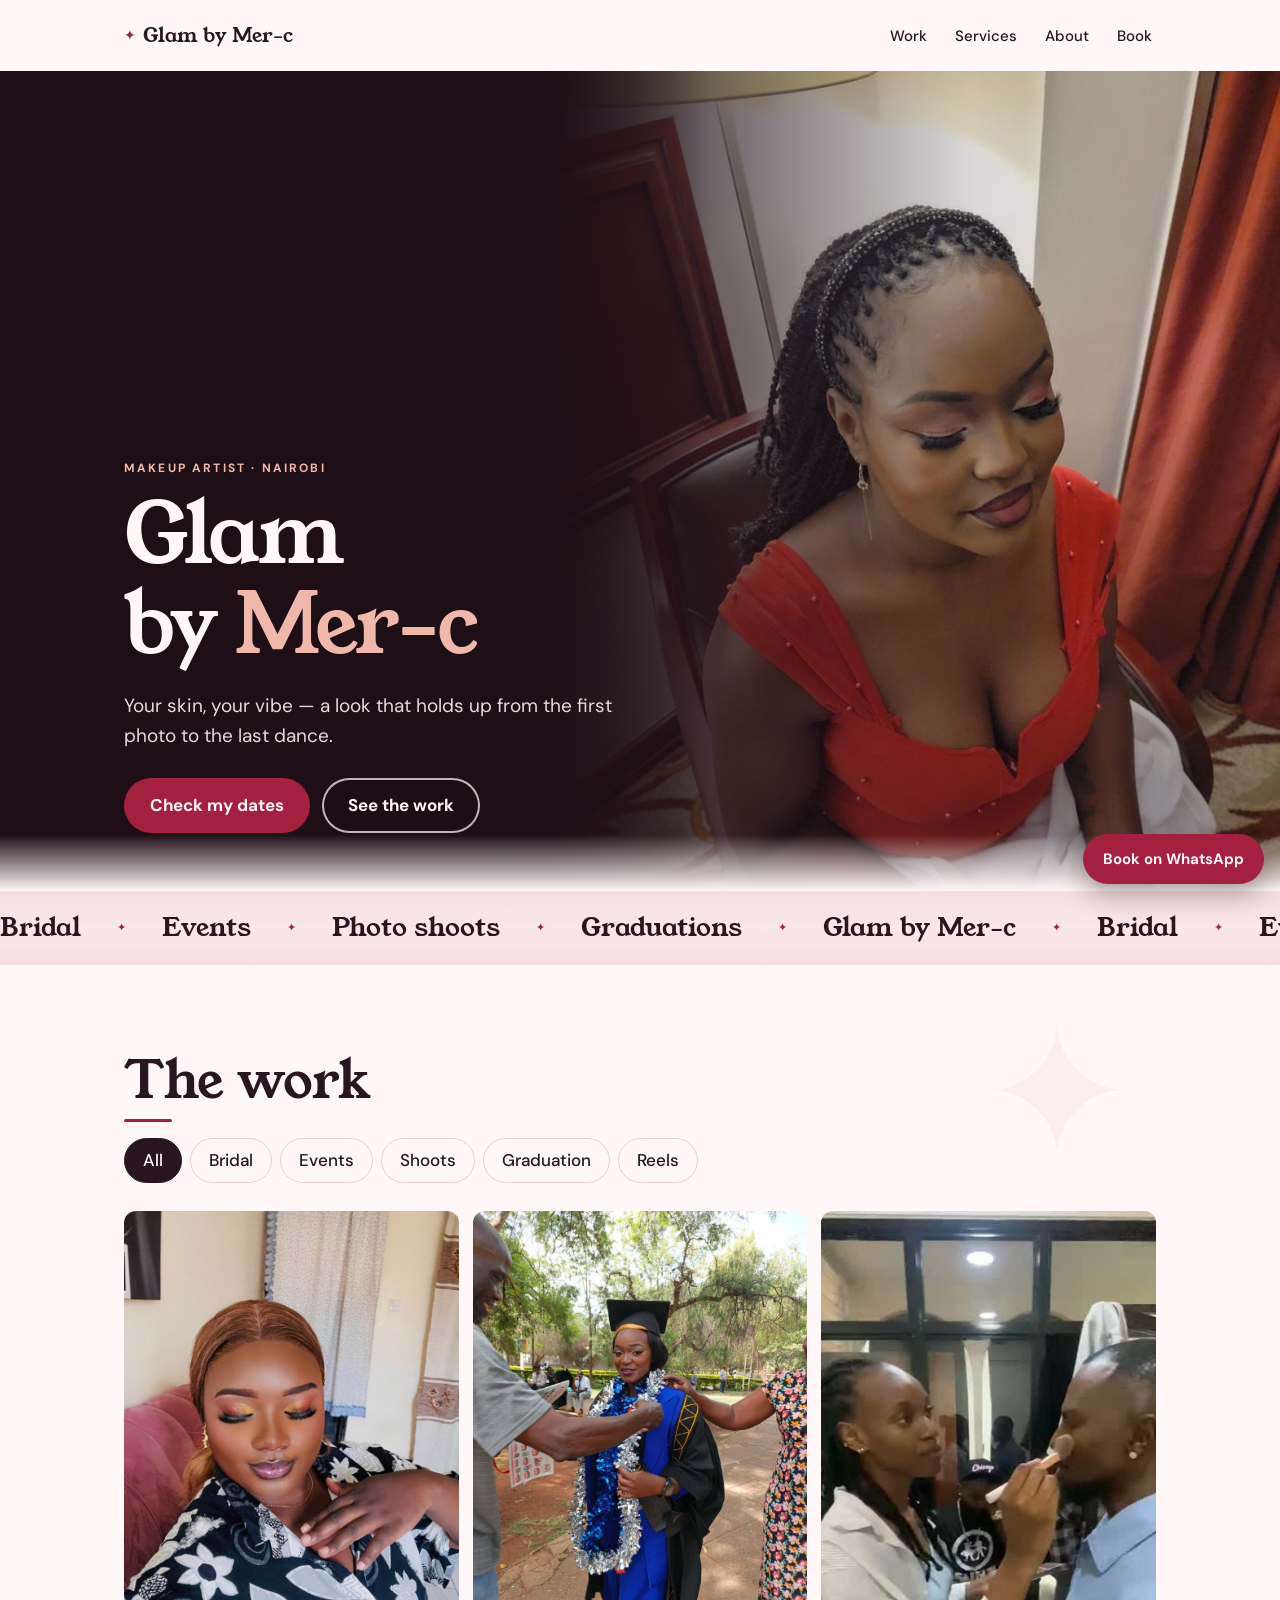
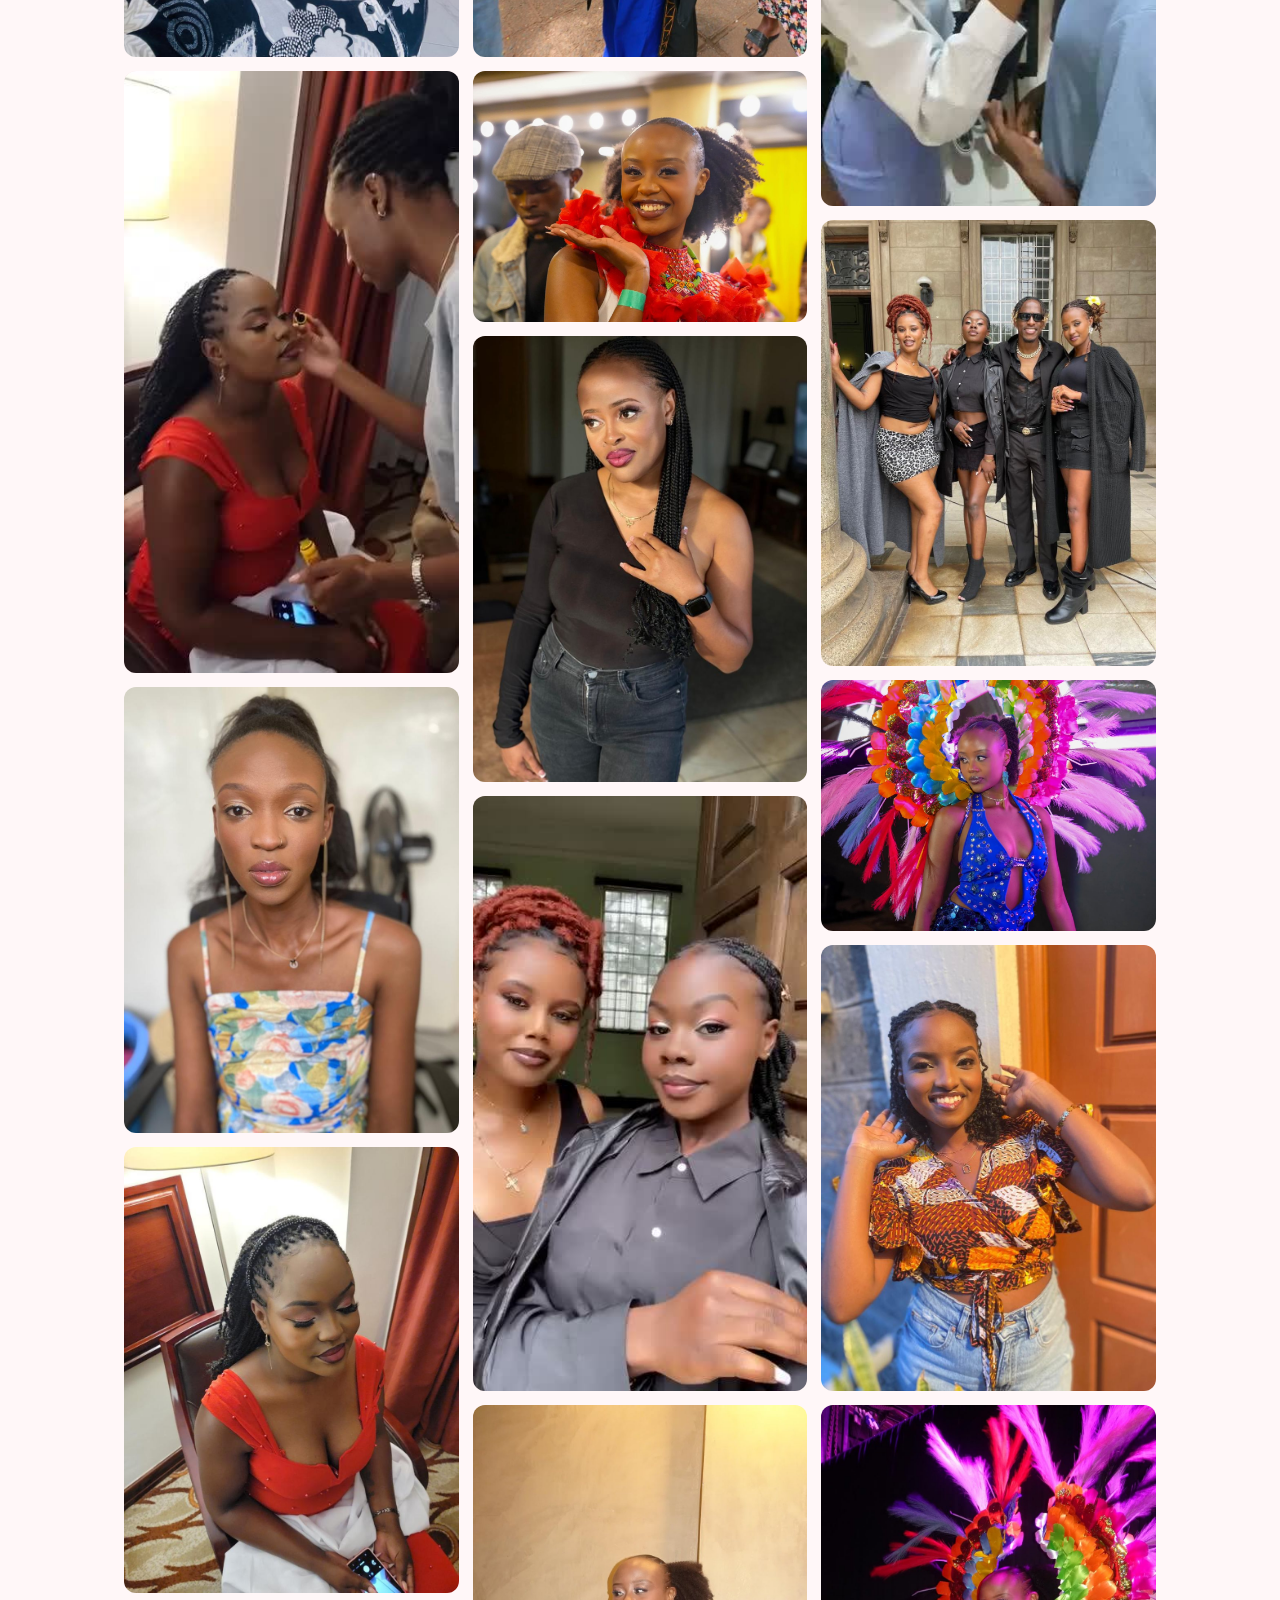
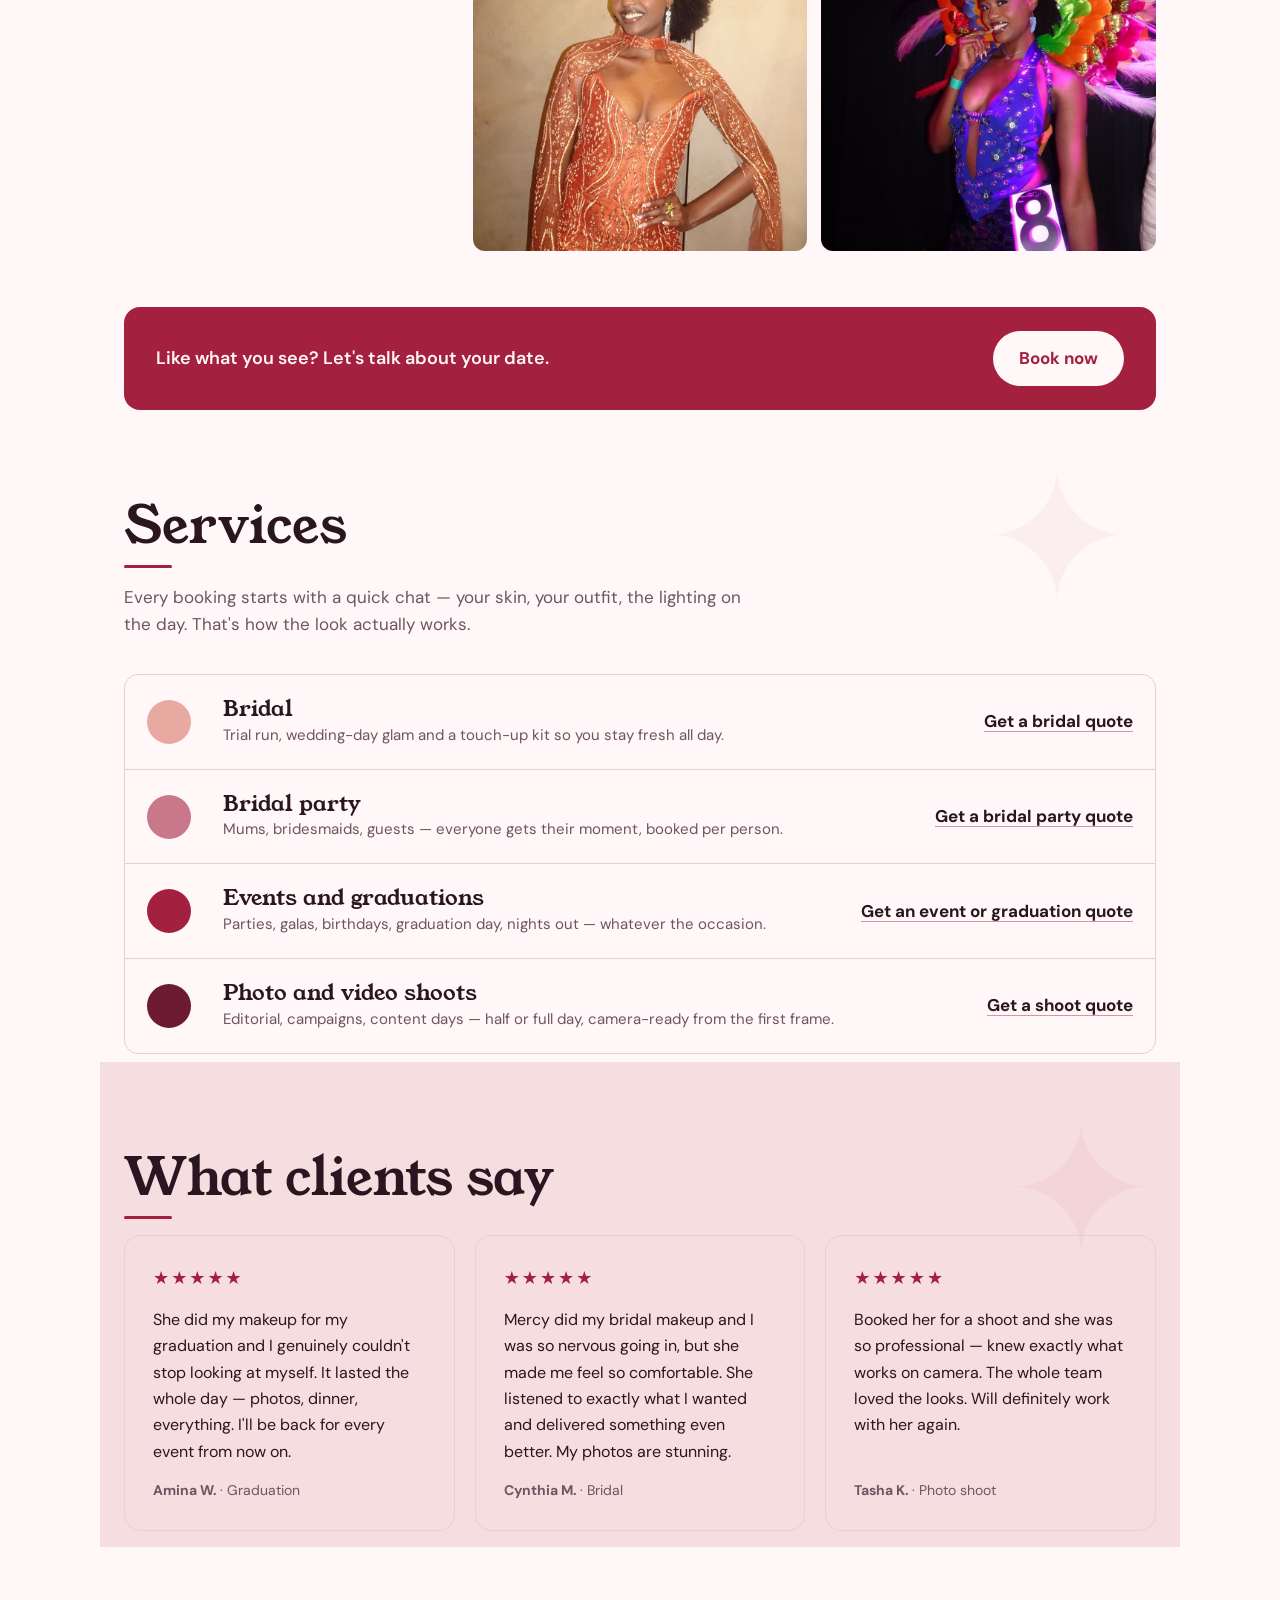
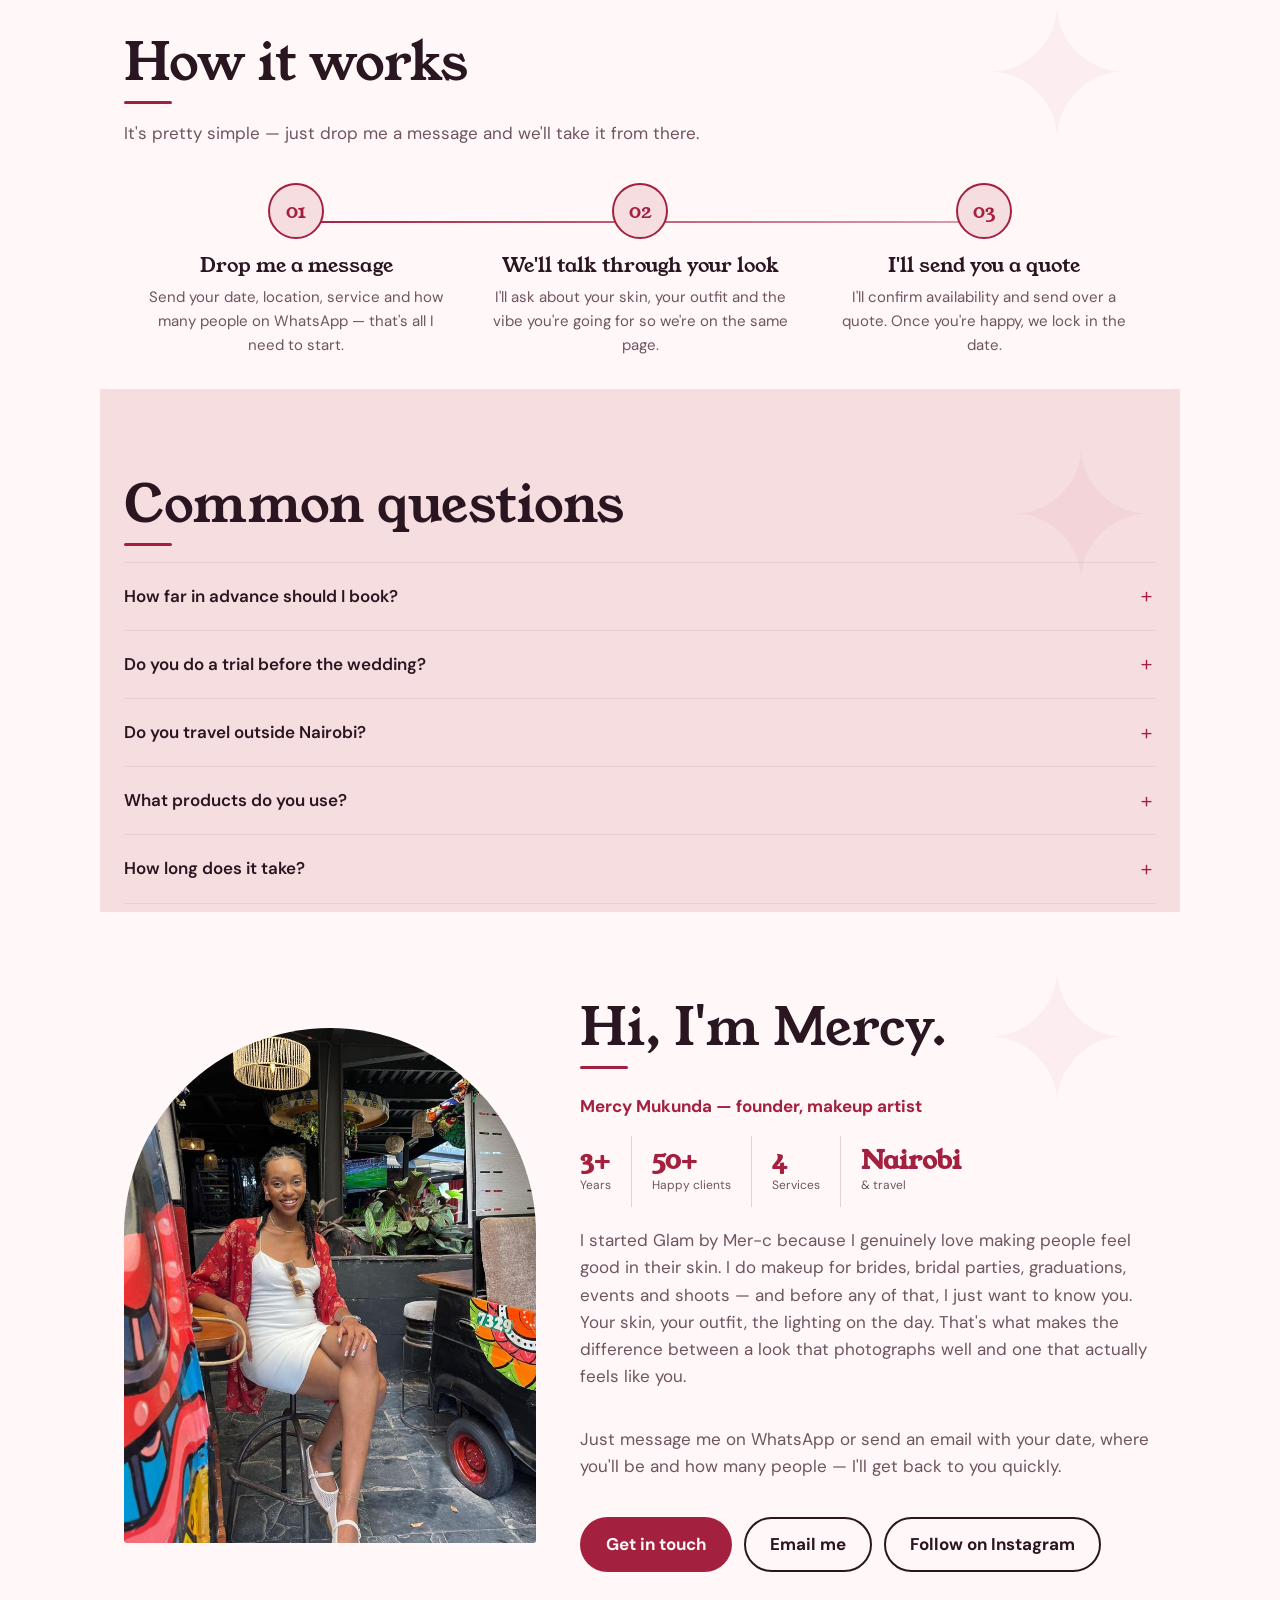
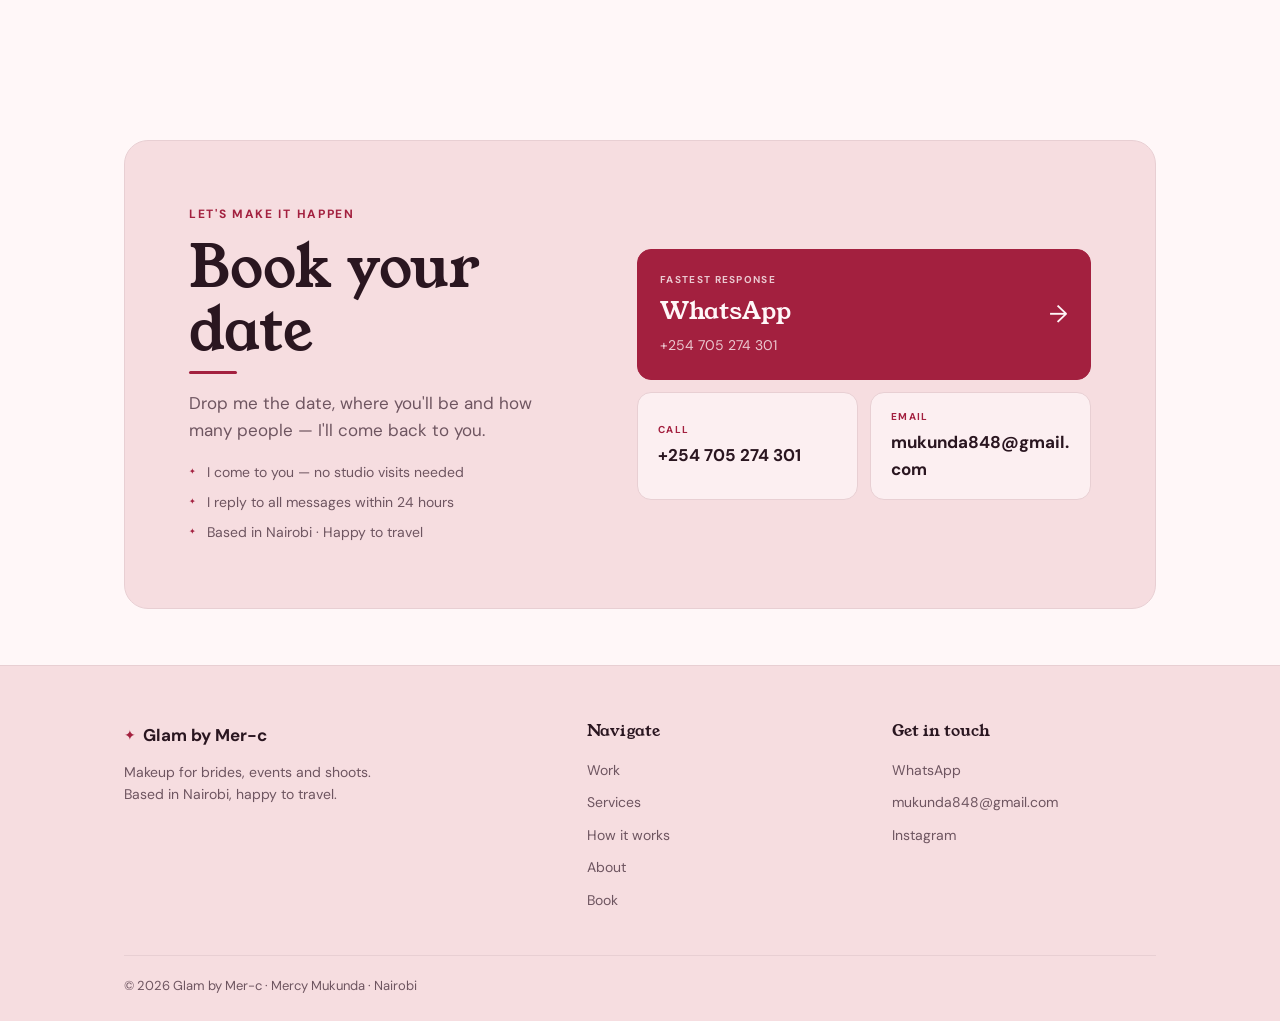
==== index.html @ d5411ac8 "Initial commit — Glam by Mer-c website" ====
<!DOCTYPE html>
<html lang="en">
<head>
<meta charset="utf-8">
<meta name="viewport" content="width=device-width, initial-scale=1, viewport-fit=cover">
<title>Glam by Mer-c</title>
<meta name="description" content="Mercy does makeup for brides, bridal parties, graduations, events and shoots in Nairobi. Have a look at the work and message her to book your date.">
<meta name="theme-color" content="#a3203f">
<meta property="og:type" content="website">
<meta property="og:title" content="Glam by Mer-c · Makeup Artist">
<meta property="og:description" content="Makeup for brides, events and photo shoots. See the work and book your date.">
<meta property="og:image" content="assets/images/rose-event-glam.jpg">
<script type="application/ld+json">{"@context":"https://schema.org","@type":"HealthAndBeautyBusiness","name":"Glam by Mer-c","telephone":"+254705274301","founder":{"@type":"Person","name":"Mercy Mukunda"},"description":"Freelance makeup artist for weddings, events, graduations and photo shoots.","makesOffer":[{"@type":"Offer","itemOffered":{"@type":"Service","name":"Bridal makeup"}},{"@type":"Offer","itemOffered":{"@type":"Service","name":"Event and graduation makeup"}},{"@type":"Offer","itemOffered":{"@type":"Service","name":"Photo and video shoot makeup"}}]}</script>
<link rel="preconnect" href="https://fonts.googleapis.com">
<link href="https://fonts.googleapis.com/css2?family=Young+Serif&family=DM+Sans:wght@400;500;700&display=swap" rel="stylesheet">
<link rel="stylesheet" href="css/style.css">
<link rel="icon" href="favicon.svg" type="image/svg+xml">
</head>
<body>
<a class="skip" href="#main">Skip to content</a>

<nav id="nav">
  <div class="wrap">
    <a class="nav-brand" href="#"><span class="nav-gem" aria-hidden="true">✦</span><b>Glam by Mer-c</b></a>
    <div class="nav-links">
      <a href="#work">Work</a><a href="#services">Services</a><a href="#about">About</a><a href="#book">Book</a>
    </div>
    <button class="nav-burger" id="nav-burger" aria-label="Open menu" aria-expanded="false" aria-controls="nav-drawer">
      <span></span><span></span><span></span>
    </button>
  </div>
</nav>

<div class="nav-drawer" id="nav-drawer" aria-hidden="true" inert>
  <div class="nav-drawer-inner">
    <button class="nav-drawer-close" id="nav-drawer-close" aria-label="Close menu">✕</button>
    <a href="#work">Work</a>
    <a href="#services">Services</a>
    <a href="#about">About</a>
    <a href="#book">Book</a>
    <a href="https://www.instagram.com/mercy_mukunda?psln=eHl5anp4bDJoYjN2" target="_blank" rel="noopener">Instagram</a>
    <a class="btn" href="https://wa.me/254705274301?text=Hi%20Mercy%2C%20I%27d%20like%20to%20book%20makeup.%0ADate%3A%20%0APlace%3A%20%0APeople%3A%20" style="margin-top:8px">Book on WhatsApp</a>
  </div>
</div>
<div class="nav-overlay" id="nav-overlay" aria-hidden="true"></div>

<main id="main">

<header class="hero">
  <div class="hero-media">
    <div class="hero-slide is-active"><img data-hero-slide data-m="i1" alt=""></div>
    <div class="hero-slide"><img data-hero-slide data-m="i0" alt=""></div>
    <div class="hero-slide"><img data-hero-slide data-m="i2" alt=""></div>
  </div>
  <div class="hero-shade"></div>
  <div class="hero-copy wrap">
    <p class="hero-kicker">Makeup Artist · Nairobi</p>
    <h1 aria-label="Glam by Mer-c">
      <span class="w"><span>Glam</span></span>
      <span class="w"><span>by <em>Mer-c</em></span></span>
    </h1>
    <p>Your skin, your vibe — a look that holds up from the first photo to the last dance.</p>
    <div class="cta"><a class="btn" href="#book">Check my dates</a><a class="btn alt" href="#work">See the work</a></div>
  </div>
</header>

<div class="marq" aria-hidden="true"><div class="mt" id="mt"></div></div>

<div class="wrap">
<section id="work">
<span class="section-gem" aria-hidden="true">✦</span>
<h2 class="rv" data-rv="up">The work</h2>
<div class="tabs rv" data-rv="up" role="group" aria-label="Filter work">
<button aria-pressed="true" data-f="all">All</button><button aria-pressed="false" data-f="Bridal">Bridal</button><button aria-pressed="false" data-f="Events">Events</button><button aria-pressed="false" data-f="Shoots">Shoots</button><button aria-pressed="false" data-f="Graduation">Graduation</button><button aria-pressed="false" data-f="Reels">Reels</button>
</div>
<div class="mas" id="mas"></div>
</section>

<div class="cta-strip rv" data-rv="up">
  <p>Like what you see? Let's talk about your date.</p>
  <a class="btn" href="#book">Book now</a>
</div>

<section id="services">
<span class="section-gem" aria-hidden="true">✦</span>
<h2 class="rv" data-rv="left">Services</h2>
<p class="lede rv" data-rv="left">Every booking starts with a quick chat — your skin, your outfit, the lighting on the day. That's how the look actually works.</p>
<div class="shades rv" data-rv="up">
<div class="shade" style="--c:var(--s1)"><span class="dot"></span><div><h3>Bridal</h3><p>Trial run, wedding-day glam and a touch-up kit so you stay fresh all day.</p></div><a class="price" href="https://wa.me/254705274301?text=Hi%20Mercy%2C%20I%27d%20like%20a%20quote%20for%20bridal%20makeup.%0ADate%3A%20%0APlace%3A%20%0APeople%3A%20">Get a bridal quote</a></div>
<div class="shade" style="--c:var(--s2)"><span class="dot"></span><div><h3>Bridal party</h3><p>Mums, bridesmaids, guests — everyone gets their moment, booked per person.</p></div><a class="price" href="https://wa.me/254705274301?text=Hi%20Mercy%2C%20I%27d%20like%20a%20quote%20for%20bridal%20party%20makeup.%0ADate%3A%20%0APlace%3A%20%0ANumber%20of%20people%3A%20">Get a bridal party quote</a></div>
<div class="shade" style="--c:var(--s3)"><span class="dot"></span><div><h3>Events and graduations</h3><p>Parties, galas, birthdays, graduation day, nights out — whatever the occasion.</p></div><a class="price" href="https://wa.me/254705274301?text=Hi%20Mercy%2C%20I%27d%20like%20a%20quote%20for%20event%20or%20graduation%20makeup.%0ADate%3A%20%0APlace%3A%20%0APeople%3A%20">Get an event or graduation quote</a></div>
<div class="shade" style="--c:var(--s4)"><span class="dot"></span><div><h3>Photo and video shoots</h3><p>Editorial, campaigns, content days — half or full day, camera-ready from the first frame.</p></div><a class="price" href="https://wa.me/254705274301?text=Hi%20Mercy%2C%20I%27d%20like%20a%20quote%20for%20photo%20or%20video%20shoot%20makeup.%0ADate%3A%20%0APlace%3A%20%0ADuration%3A%20">Get a shoot quote</a></div>
</div>
</section>

<section id="testimonials" class="sect-tinted">
<span class="section-gem" aria-hidden="true">✦</span>
<h2 class="rv" data-rv="up">What clients say</h2>
<div class="reviews rv" data-rv="up">
  <figure class="review">
    <div class="review-stars" aria-label="5 stars">★★★★★</div>
    <blockquote>She did my makeup for my graduation and I genuinely couldn't stop looking at myself. It lasted the whole day — photos, dinner, everything. I'll be back for every event from now on.</blockquote>
    <figcaption>Amina W. <span>· Graduation</span></figcaption>
  </figure>
  <figure class="review">
    <div class="review-stars" aria-label="5 stars">★★★★★</div>
    <blockquote>Mercy did my bridal makeup and I was so nervous going in, but she made me feel so comfortable. She listened to exactly what I wanted and delivered something even better. My photos are stunning.</blockquote>
    <figcaption>Cynthia M. <span>· Bridal</span></figcaption>
  </figure>
  <figure class="review">
    <div class="review-stars" aria-label="5 stars">★★★★★</div>
    <blockquote>Booked her for a shoot and she was so professional — knew exactly what works on camera. The whole team loved the looks. Will definitely work with her again.</blockquote>
    <figcaption>Tasha K. <span>· Photo shoot</span></figcaption>
  </figure>
</div>
</section>

<section id="booking-steps">
<span class="section-gem" aria-hidden="true">✦</span>
<h2 class="rv" data-rv="up">How it works</h2>
<p class="lede rv" data-rv="up">It's pretty simple — just drop me a message and we'll take it from there.</p>
<ol class="steps rv" data-rv="up">
<li><span>01</span><div><h3>Drop me a message</h3><p>Send your date, location, service and how many people on WhatsApp — that's all I need to start.</p></div></li>
<li><span>02</span><div><h3>We'll talk through your look</h3><p>I'll ask about your skin, your outfit and the vibe you're going for so we're on the same page.</p></div></li>
<li><span>03</span><div><h3>I'll send you a quote</h3><p>I'll confirm availability and send over a quote. Once you're happy, we lock in the date.</p></div></li>
</ol>
</section>

<section id="faq" class="sect-tinted">
<span class="section-gem" aria-hidden="true">✦</span>
<h2 class="rv" data-rv="up">Common questions</h2>
<dl class="faq rv" data-rv="up">
  <div class="faq-item">
    <dt><button aria-expanded="false">How far in advance should I book?</button></dt>
    <dd hidden>For weddings, at least 2–3 months ahead is ideal — weekends fill up fast. For events and shoots, a few weeks is usually fine, but the sooner the better.</dd>
  </div>
  <div class="faq-item">
    <dt><button aria-expanded="false">Do you do a trial before the wedding?</button></dt>
    <dd hidden>Yes, and I always recommend it. The trial is where we figure out your exact look, test how your skin holds the products and make sure you're completely happy before the big day.</dd>
  </div>
  <div class="faq-item">
    <dt><button aria-expanded="false">Do you travel outside Nairobi?</button></dt>
    <dd hidden>Yes — I'm happy to travel for weddings and shoots. Travel costs are added to the quote depending on the location. Just mention it when you message me.</dd>
  </div>
  <div class="faq-item">
    <dt><button aria-expanded="false">What products do you use?</button></dt>
    <dd hidden>I use a mix of professional brands chosen for longevity and how they photograph. If you have any skin sensitivities or allergies, just let me know beforehand and I'll work around them.</dd>
  </div>
  <div class="faq-item">
    <dt><button aria-expanded="false">How long does it take?</button></dt>
    <dd hidden>A full glam look takes about 1.5–2 hours. For bridal parties I'll give you a full schedule once I know the number of people and your start time.</dd>
  </div>
</dl>
</section>

<section id="about">
<span class="section-gem" aria-hidden="true">✦</span>
<div class="about">
<div class="arch rv" data-rv="left"><img data-m="i7" alt="Mercy Mukunda, founder and makeup artist at Glam by Mer-c"></div>
<div class="rv" data-rv="right">
<h2>Hi, I'm Mercy.</h2>
<p style="margin:8px 0 0;font-weight:700;color:var(--berry)">Mercy Mukunda — founder, makeup artist</p>
<ul class="stats" aria-label="At a glance">
  <li><strong>3+</strong><span>Years</span></li>
  <li><strong>50+</strong><span>Happy clients</span></li>
  <li><strong>4</strong><span>Services</span></li>
  <li><strong>Nairobi</strong><span>& travel</span></li>
</ul>
<p class="lede">I started Glam by Mer-c because I genuinely love making people feel good in their skin. I do makeup for brides, bridal parties, graduations, events and shoots — and before any of that, I just want to know you. Your skin, your outfit, the lighting on the day. That's what makes the difference between a look that photographs well and one that actually feels like you.</p>
<p class="lede">Just message me on WhatsApp or send an email with your date, where you'll be and how many people — I'll get back to you quickly.</p>
<div class="cta">
<a class="btn" href="#book">Get in touch</a>
<a class="btn alt" href="mailto:mukunda848@gmail.com">Email me</a>
<a class="btn alt" href="https://www.instagram.com/mercy_mukunda?psln=eHl5anp4bDJoYjN2" target="_blank" rel="noopener">Follow on Instagram</a>
</div>
</div>
</div>
</section>

<section id="book" class="contact-section">
<div class="contact rv" data-rv="up">
  <div class="contact-intro">
    <p class="contact-eyebrow">Let's make it happen</p>
    <h2>Book your date</h2>
    <p>Drop me the date, where you'll be and how many people — I'll come back to you.</p>
    <ul class="contact-perks">
      <li>I come to you — no studio visits needed</li>
      <li>I reply to all messages within 24 hours</li>
      <li>Based in Nairobi · Happy to travel</li>
    </ul>
  </div>
  <div class="contact-options">
    <a class="contact-option contact-primary" href="https://wa.me/254705274301?text=Hi%20Mercy%2C%20I%27d%20like%20to%20book%20makeup.%0ADate%3A%20%0APlace%3A%20%0APeople%3A%20">
      <span class="contact-label">Fastest response</span>
      <strong>WhatsApp</strong>
      <span class="contact-value">+254 705 274 301</span>
      <span class="contact-arrow" aria-hidden="true">→</span>
    </a>
    <div class="contact-secondary">
      <a class="contact-option" href="tel:+254705274301">
        <span class="contact-label">Call</span>
        <strong>+254 705 274 301</strong>
      </a>
      <a class="contact-option" href="mailto:mukunda848@gmail.com">
        <span class="contact-label">Email</span>
        <strong>mukunda848@gmail.com</strong>
      </a>
    </div>
  </div>
</div>
</section>
</div>
</main>

<footer class="site-footer">
  <div class="wrap">
    <div class="footer-grid">
      <div class="footer-brand">
        <a class="nav-brand" href="#"><span class="nav-gem" aria-hidden="true">✦</span><b>Glam by Mer-c</b></a>
        <p>Makeup for brides, events and shoots. Based in Nairobi, happy to travel.</p>
      </div>
      <nav class="footer-nav" aria-label="Footer navigation">
        <h3>Navigate</h3>
        <a href="#work">Work</a>
        <a href="#services">Services</a>
        <a href="#booking-steps">How it works</a>
        <a href="#about">About</a>
        <a href="#book">Book</a>
      </nav>
      <div class="footer-contact">
        <h3>Get in touch</h3>
        <a href="https://wa.me/254705274301">WhatsApp</a>
        <a href="mailto:mukunda848@gmail.com">mukunda848@gmail.com</a>
        <a href="https://www.instagram.com/mercy_mukunda?psln=eHl5anp4bDJoYjN2" target="_blank" rel="noopener">Instagram</a>
      </div>
    </div>
    <div class="footer-bottom">
      <span>© 2026 Glam by Mer-c · Mercy Mukunda · Nairobi</span>
    </div>
  </div>
</footer>

<a class="wa" href="https://wa.me/254705274301?text=Hi%20Mercy%2C%20I%27d%20like%20to%20book%20makeup.%0ADate%3A%20%0APlace%3A%20%0APeople%3A%20" aria-label="Book on WhatsApp">Book on WhatsApp</a>
<button class="scroll-top" id="scroll-top" aria-label="Back to top" hidden>↑</button>
<div class="lb" id="lb" role="dialog" aria-modal="true" aria-label="Enlarged media" aria-hidden="true" inert><button id="x">Close</button><div id="lbm"></div></div>

<script src="js/main.js" defer></script>
</body>
</html>
---- css/style.css ----
:root{--bg:#fff7f8;--ink:#2a1620;--mute:#6e5560;--blush:#f6dde0;--berry:#a3203f;--on-berry:#fff7f8;--line:#e8cfd3;--s1:#e8a9a0;--s2:#c9788a;--s3:#a3203f;--s4:#6d1a33;--s5:#c99a7c;
box-sizing:border-box;padding-top:env(safe-area-inset-top,0px);padding-bottom:env(safe-area-inset-bottom,0px)}
@media (prefers-color-scheme:dark){:root:not([data-theme="light"]){--bg:#1e0f16;--ink:#fbeef0;--mute:#c4a5ae;--blush:#33202a;--berry:#e0587a;--on-berry:#1e0f16;--line:#4a2d3a}}
:root[data-theme="dark"]{--bg:#1e0f16;--ink:#fbeef0;--mute:#c4a5ae;--blush:#33202a;--berry:#e0587a;--on-berry:#1e0f16;--line:#4a2d3a}
html{scroll-padding-top:calc(env(safe-area-inset-top,0px) + 70px);scroll-behavior:smooth;background:var(--bg)}
*{box-sizing:border-box}
body{margin:0;background:transparent;color:var(--ink);font:400 17px/1.6 "DM Sans",system-ui,sans-serif;overflow-x:hidden;isolation:isolate}
body::after{content:"";position:fixed;inset:0;z-index:-1;pointer-events:none;background:var(--bg)}
body::before{content:"";position:fixed;inset:0 0 auto;height:env(safe-area-inset-top,0px);background:var(--bg);z-index:30}
h1,h2,h3{font-family:"Young Serif",Georgia,serif;font-weight:400;line-height:1.08;margin:0}
a{color:inherit}
:focus-visible{outline:3px solid var(--berry);outline-offset:3px}
img,video{display:block;max-width:100%}
.wrap{max-width:1080px;margin:0 auto;padding:0 24px}

/* Nav */
#nav{position:sticky;top:env(safe-area-inset-top,0px);z-index:20;background:color-mix(in srgb,var(--bg) 82%,transparent);backdrop-filter:blur(10px);border-bottom:1px solid transparent;transition:border-color .3s}
#nav.s{border-color:transparent;box-shadow:0 12px 24px -20px color-mix(in srgb,var(--ink) 45%,transparent)}
#nav .wrap{display:flex;justify-content:space-between;align-items:center;padding-top:14px;padding-bottom:14px}
#nav b{font-family:"Young Serif",Georgia,serif;font-weight:400;font-size:20px}
.nav-brand{display:flex;align-items:center;gap:7px;text-decoration:none;transition:opacity .25s}
.nav-brand:hover{opacity:.75}
.nav-gem{color:var(--berry);font-size:14px;line-height:1;transition:transform .4s cubic-bezier(.2,.8,.2,1)}
.nav-brand:hover .nav-gem{transform:rotate(90deg) scale(1.3)}
.nav-links a{margin-left:20px;text-decoration:none;font-weight:500;font-size:15px;background:linear-gradient(var(--berry),var(--berry)) 0 100%/0 2px no-repeat;transition:background-size .3s;padding-bottom:2px;display:inline-block;padding:10px 4px 8px}
.nav-links a:hover{background-size:100% 2px}
.nav-links a.active{background-size:100% 2px}

/* Hamburger */
.nav-burger{display:none;flex-direction:column;justify-content:center;gap:5px;width:40px;height:40px;padding:8px;background:none;border:none;cursor:pointer;border-radius:8px}
.nav-burger span{display:block;height:2px;background:var(--ink);border-radius:2px;transition:transform .3s,opacity .3s,width .3s}
.nav-burger span:nth-child(3){width:60%}
.nav-burger[aria-expanded="true"] span:nth-child(1){transform:translateY(7px) rotate(45deg)}
.nav-burger[aria-expanded="true"] span:nth-child(2){opacity:0}
.nav-burger[aria-expanded="true"] span:nth-child(3){width:100%;transform:translateY(-7px) rotate(-45deg)}

/* Drawer */
.nav-drawer{position:fixed;inset:0 0 0 auto;z-index:40;width:min(320px,85vw);background:var(--bg);border-left:1px solid var(--line);padding:24px;display:flex;flex-direction:column;transform:translateX(100%);transition:transform .35s cubic-bezier(.2,.8,.2,1);overflow-y:auto}
.nav-drawer.is-open{transform:none}
.nav-drawer-inner{display:flex;flex-direction:column;gap:4px;padding-top:48px}
.nav-drawer-inner a{font-size:22px;font-family:"Young Serif",Georgia,serif;text-decoration:none;padding:12px 0;border-bottom:1px solid var(--line);transition:color .2s}
.nav-drawer-inner a:hover{color:var(--berry)}
.nav-drawer-inner .btn{text-align:center;margin-top:16px}
.nav-drawer-close{position:absolute;top:16px;right:16px;background:none;border:none;font-size:20px;cursor:pointer;color:var(--ink);padding:8px;border-radius:8px;line-height:1}
.nav-overlay{position:fixed;inset:0;z-index:35;background:rgba(20,8,14,.5);opacity:0;pointer-events:none;transition:opacity .35s}
.nav-overlay.is-open{opacity:1;pointer-events:auto}

/* Hero */
.hero{position:relative;height:min(820px,calc(100svh - 68px));min-height:620px;overflow:hidden;display:flex;align-items:stretch;background:#1e0f16;color:#fff7f8}
.hero::after{content:"";position:absolute;z-index:1;inset:auto 0 0;height:clamp(32px,5vw,56px);background:linear-gradient(180deg,transparent,var(--bg));pointer-events:none}
.hero-media,.hero-shade{position:absolute;inset:0}
.hero-media{left:43%;-webkit-mask-image:linear-gradient(90deg,transparent 0%,#000 22%,#000 100%);mask-image:linear-gradient(90deg,transparent 0%,#000 22%,#000 100%)}
.hero-media img{width:100%;height:100%;object-fit:cover;object-position:center 10%}
.hero-media .hero-slide{position:absolute;inset:0;opacity:0;transform:scale(1.035);transition:opacity 1.5s ease,transform 8s cubic-bezier(.2,.7,.2,1)}
.hero-media .hero-slide.is-active{opacity:1;transform:scale(1)}
.hero-shade{background:linear-gradient(90deg,#1e0f16 0%,rgba(30,15,22,.98) 34%,rgba(30,15,22,.8) 49%,rgba(30,15,22,.16) 76%,rgba(30,15,22,.08) 100%),linear-gradient(0deg,rgba(30,15,22,.3),transparent 58%)}
.hero-copy.wrap{position:relative;z-index:2;width:100%;min-height:100%;display:flex;flex-direction:column;align-items:flex-start;justify-content:flex-end;padding:96px 24px 58px}
.hero-copy.wrap>*{max-width:min(58%,680px)}
.hero-kicker{color:#f0b8aa;font-size:12px;font-weight:700;letter-spacing:.18em;text-transform:uppercase;margin:0 0 16px;opacity:0;animation:fade .8s .25s forwards}
.hero h1{font-size:clamp(54px,6.6vw,92px);letter-spacing:-.035em;line-height:.98;color:#fff7f8;max-width:12ch}
.hero h1 em{font-style:normal;color:#f0b8aa}
.hero h1 .w{display:block;overflow:hidden;padding-bottom:.08em}
.hero h1 .w span{display:block;white-space:nowrap;transform:translateY(105%);animation:up .9s cubic-bezier(.2,.8,.2,1) forwards}
.hero h1 .w:nth-child(2) span{animation-delay:.12s}
@keyframes up{to{transform:none}}
.hero p:not(.hero-kicker){max-width:40ch;color:rgba(255,247,248,.88);margin:18px 0 26px;font-size:19px;opacity:0;animation:fade .8s .6s forwards}
.cta{opacity:0;animation:fade .8s .75s forwards}
@keyframes fade{to{opacity:1}}
.btn{display:inline-block;background:var(--berry);color:var(--on-berry);padding:14px 26px;border-radius:999px;text-decoration:none;font-weight:700;transition:transform .25s,box-shadow .25s}
.btn:hover{transform:translateY(-3px);box-shadow:0 10px 24px color-mix(in srgb,var(--berry) 35%,transparent)}
.btn.alt{background:none;color:var(--ink);border:2px solid var(--ink);margin-left:8px;padding:12px 24px}
.hero .btn.alt{color:#fff7f8;border-color:rgba(255,247,248,.72);background:rgba(30,15,22,.18)}

/* Marquee */
@keyframes draw{from{clip-path:inset(0 100% 0 0)}to{clip-path:inset(0 0 0 0)}}
.marq{overflow:hidden;padding:16px 0;white-space:nowrap;background:linear-gradient(180deg,var(--blush),color-mix(in srgb,var(--blush) 60%,var(--bg)) 50%,var(--blush))}
.mt{display:inline-flex;gap:36px;animation:scroll 28s linear infinite;font-family:"Young Serif",Georgia,serif;font-size:26px}
.mt span{display:inline-flex;align-items:center;gap:36px}
.mt span::after{content:"✦";font-size:11px;color:var(--berry)}
@keyframes scroll{to{transform:translateX(-50%)}}

/* Sections */
section{padding:88px 0 8px;position:relative}
.sect-tinted{background:var(--blush);margin:0 -24px;padding-left:24px;padding-right:24px}
section h2{font-size:clamp(32px,5vw,52px);margin-bottom:16px;position:relative;display:inline-block}
section h2::after{content:"";display:block;width:48px;height:3px;background:var(--berry);border-radius:999px;margin-top:10px}
.section-gem{position:absolute;top:40px;right:24px;font-size:clamp(120px,14vw,200px);color:var(--berry);opacity:.04;pointer-events:none;user-select:none;line-height:1;font-family:"Young Serif",Georgia,serif;z-index:0}
.lede{color:var(--mute);max-width:52ch;margin:0 0 36px}
.tabs{display:flex;gap:8px;flex-wrap:wrap;margin-bottom:28px}
.tabs button{font:inherit;font-weight:500;padding:8px 18px;border-radius:999px;border:1.5px solid var(--line);background:none;color:var(--ink);cursor:pointer;transition:background .25s,color .25s,transform .2s}
.tabs button:hover{transform:translateY(-2px)}
.tabs button[aria-pressed="true"]{background:var(--ink);color:var(--bg);border-color:var(--ink)}

/* Gallery */
.mas{columns:3 230px;column-gap:14px}
.it{break-inside:avoid;margin:0 0 14px;position:relative;border-radius:12px;overflow:hidden;cursor:zoom-in;background:var(--blush);border:0;padding:0;width:100%;display:block}
.it[hidden]{display:none}
.it img,.it video{width:100%;height:auto;transition:transform .7s cubic-bezier(.2,.7,.2,1)}
.it:hover img,.it:hover video{transform:scale(1.06)}
.it figcaption{position:absolute;left:10px;bottom:10px;background:rgba(30,15,22,.62);color:#fff;font-size:13px;padding:4px 12px;border-radius:999px;transform:translateY(8px);opacity:0;transition:.3s}
.it:hover figcaption,.it:focus-visible figcaption{transform:none;opacity:1}

/* Scroll reveal */
.rv{opacity:0;transition:opacity .75s,transform .75s cubic-bezier(.2,.7,.2,1);transition-delay:var(--rd,0s)}
.rv:not([data-rv]),.rv[data-rv="up"]{transform:translateY(32px)}
.rv[data-rv="left"]{transform:translateX(-36px)}
.rv[data-rv="right"]{transform:translateX(36px)}
.rv.in{opacity:1;transform:none}

/* Services */
.shades{border:1px solid var(--line);border-radius:14px;overflow:hidden}
.shade{position:relative;display:grid;grid-template-columns:56px 1fr auto;gap:20px;align-items:center;padding:22px;border-bottom:1px solid var(--line);isolation:isolate}
.shade:last-child{border:0}
.shade::before{content:"";position:absolute;inset:0;z-index:-1;background:color-mix(in srgb,var(--c) 30%,transparent);transform:scaleX(0);transform-origin:left;transition:transform .5s cubic-bezier(.2,.7,.2,1)}
.shade:hover::before{transform:scaleX(1)}
.dot{width:44px;height:44px;border-radius:50%;background:var(--c);transition:transform .4s}
.shade:hover .dot{transform:scale(1.18) rotate(20deg)}
.shade h3{font-size:22px}
.shade p{margin:2px 0 0;color:var(--mute);font-size:15px}
.price{font-weight:700;white-space:nowrap}
.shade a.price{text-decoration:underline;text-decoration-color:color-mix(in srgb,var(--berry) 45%,transparent);text-underline-offset:4px}
.shade a.price:hover{color:var(--berry)}

/* Mid-page CTA strip */
.cta-strip{display:flex;align-items:center;justify-content:space-between;gap:20px;flex-wrap:wrap;background:var(--berry);color:var(--on-berry);border-radius:16px;padding:24px 32px;margin:48px 0 0}
.cta-strip p{margin:0;font-size:18px;font-weight:600}
.cta-strip .btn{background:var(--on-berry);color:var(--berry);white-space:nowrap;flex-shrink:0}
.cta-strip .btn:hover{box-shadow:0 10px 24px rgba(0,0,0,.18)}

/* Testimonials */
.reviews{display:grid;grid-template-columns:repeat(3,1fr);gap:20px;margin-bottom:8px}
.review{margin:0;background:var(--blush);border:1px solid var(--line);border-radius:16px;padding:28px;display:flex;flex-direction:column;gap:14px}
.review-stars{color:var(--berry);font-size:18px;letter-spacing:2px}
.review blockquote{margin:0;padding:0;border:0;font-size:16px;line-height:1.65;color:var(--ink);flex:1}
.review figcaption{font-weight:700;font-size:14px;color:var(--mute)}
.review figcaption span{font-weight:400}

/* FAQ */
.faq{margin:0}
.faq-item{border-bottom:1px solid var(--line)}
.faq-item:first-child{border-top:1px solid var(--line)}
.faq-item dt button{width:100%;background:none;border:0;text-align:left;font:inherit;font-size:17px;font-weight:600;color:var(--ink);padding:20px 40px 20px 0;cursor:pointer;position:relative;display:block}
.faq-item dt button::after{content:"+";position:absolute;right:4px;top:50%;transform:translateY(-50%);font-size:22px;font-weight:300;color:var(--berry);transition:transform .3s}
.faq-item dt button[aria-expanded="true"]::after{transform:translateY(-50%) rotate(45deg)}
.faq-item dd{margin:0;padding:0 0 20px;color:var(--mute);font-size:16px;line-height:1.7;max-width:68ch}

/* Booking steps — timeline */
.steps{list-style:none;padding:0;margin:0;display:grid;grid-template-columns:repeat(3,1fr);gap:0;position:relative}
.steps::before{content:"";position:absolute;top:38px;left:calc(100%/6);right:calc(100%/6);height:2px;background:linear-gradient(90deg,var(--berry),color-mix(in srgb,var(--berry) 40%,transparent));z-index:0}
.steps li{position:relative;z-index:1;display:flex;flex-direction:column;align-items:center;text-align:center;padding:0 16px 24px}
.steps li>span{display:flex;align-items:center;justify-content:center;width:56px;height:56px;border-radius:50%;background:var(--blush);border:2px solid var(--berry);font-family:"Young Serif",Georgia,serif;color:var(--berry);font-size:20px;line-height:1;margin-bottom:16px;transition:background .3s,color .3s}
.steps li:hover>span{background:var(--berry);color:var(--on-berry)}
.steps h3{font-size:20px;margin-bottom:8px}
.steps p{margin:0;color:var(--mute);font-size:15px}

/* About stats */
.stats{list-style:none;padding:0;margin:16px 0 20px;display:flex;flex-wrap:wrap;gap:0}
.stats li{display:flex;flex-direction:column;padding:12px 20px 12px 0;border-right:1px solid var(--line);margin-right:20px}
.stats li:last-child{border-right:0;margin-right:0}
.stats strong{font-family:"Young Serif",Georgia,serif;font-size:26px;color:var(--berry);line-height:1}
.stats span{font-size:12px;color:var(--mute);margin-top:2px;white-space:nowrap}

/* About */
.about{display:grid;grid-template-columns:1fr 1.4fr;gap:44px;align-items:center}
.arch{aspect-ratio:4/5;border-radius:999px 999px 14px 14px;overflow:hidden}
.arch img{width:100%;height:100%;object-fit:cover}
blockquote{margin:0 0 22px;padding-left:18px;border-left:3px solid var(--berry)}
blockquote cite{display:block;color:var(--mute);font-size:14px;margin-top:4px;font-style:normal}

/* Contact */
.contact-section{padding-bottom:0}
.contact{display:grid;grid-template-columns:minmax(0,.9fr) minmax(0,1.1fr);align-items:center;gap:clamp(32px,6vw,80px);background:var(--blush);border:1px solid var(--line);border-radius:24px;padding:clamp(28px,5vw,64px);margin:72px 0 56px}
.contact-intro{max-width:430px}
.contact-eyebrow,.contact-label{margin:0;color:var(--berry);font-size:12px;font-weight:700;letter-spacing:.14em;text-transform:uppercase}
.contact h2{max-width:10ch;margin:12px 0 16px;font-size:clamp(38px,5vw,58px)}
.contact-intro>p:not(.contact-eyebrow){max-width:40ch;margin:0;color:var(--mute)}
.contact-intro .contact-note{margin-top:14px;font-size:14px}
.contact-perks{list-style:none;padding:0;margin:16px 0 0;display:flex;flex-direction:column;gap:8px}
.contact-perks li{font-size:14px;color:var(--mute);padding-left:18px;position:relative}
.contact-perks li::before{content:"✦";position:absolute;left:0;font-size:8px;color:var(--berry);top:4px}
.contact-options{display:grid;gap:12px;min-width:0}
.contact-option{position:relative;display:flex;min-width:0;min-height:76px;flex-direction:column;justify-content:center;gap:4px;padding:16px 20px;border:1px solid var(--line);border-radius:14px;background:color-mix(in srgb,var(--bg) 72%,transparent);text-decoration:none;transition:transform .25s,border-color .25s,background .25s}
.contact-option:hover{transform:translateY(-2px);border-color:var(--berry)}
.contact-option strong{font-size:17px;overflow-wrap:anywhere}
.contact-option .contact-label{font-size:10px;letter-spacing:.13em}
.contact-primary{min-height:126px;padding:22px 56px 22px 22px;background:var(--berry);border-color:var(--berry);color:var(--on-berry)}
.contact-primary:hover{background:color-mix(in srgb,var(--berry) 88%,var(--ink));border-color:var(--berry)}
.contact-primary .contact-label,.contact-primary .contact-value{color:color-mix(in srgb,var(--on-berry) 78%,transparent)}
.contact-primary strong{font-family:"Young Serif",Georgia,serif;font-size:24px;font-weight:400}
.contact-value{font-size:14px}
.contact-arrow{position:absolute;right:22px;top:50%;transform:translateY(-50%);font-size:24px}
.contact-secondary{display:grid;grid-template-columns:repeat(2,minmax(0,1fr));gap:12px}

/* Footer */
.site-footer{background:var(--blush);border-top:1px solid var(--line);margin-top:0;padding:56px 0 0}
.footer-grid{display:grid;grid-template-columns:1.6fr 1fr 1fr;gap:40px;padding-bottom:40px;border-bottom:1px solid var(--line)}
.footer-brand .nav-brand{margin-bottom:12px}
.footer-brand p{color:var(--mute);font-size:14px;max-width:28ch;margin:0}
.footer-nav h3,.footer-contact h3{font-family:"Young Serif",Georgia,serif;font-size:16px;margin:0 0 14px;font-weight:400}
.footer-nav,.footer-contact{display:flex;flex-direction:column;gap:2px}
.footer-nav a,.footer-contact a{text-decoration:none;font-size:14px;color:var(--mute);padding:4px 0;transition:color .2s;overflow-wrap:anywhere}
.footer-nav a:hover,.footer-contact a:hover{color:var(--berry)}
.footer-bottom{padding:20px 0 24px;color:var(--mute);font-size:13px}

/* Lightbox */
.lb{position:fixed;inset:0;z-index:50;background:rgba(20,8,14,.88);display:flex;align-items:center;justify-content:center;padding:24px;opacity:0;pointer-events:none;transition:opacity .3s}
.lb.o{opacity:1;pointer-events:auto}
.lb .m{max-height:88vh;max-height:88dvh;max-width:min(92vw,900px);border-radius:12px;transform:scale(.92);transition:transform .35s cubic-bezier(.2,.8,.2,1)}
.lb.o .m{transform:none}
.lb button{position:absolute;top:calc(env(safe-area-inset-top,0px) + 14px);right:18px;font:inherit;font-size:15px;font-weight:700;background:#fff7f8;color:#2a1620;border:0;border-radius:999px;padding:8px 18px;cursor:pointer}

/* Scroll-to-top */
.scroll-top{position:fixed;right:max(16px,env(safe-area-inset-right,0px));bottom:calc(env(safe-area-inset-bottom,0px) + 80px);z-index:24;width:44px;height:44px;border-radius:50%;background:var(--bg);border:1.5px solid var(--line);color:var(--ink);font-size:18px;cursor:pointer;display:flex;align-items:center;justify-content:center;box-shadow:0 4px 16px rgba(42,22,32,.14);transition:transform .25s,opacity .25s,box-shadow .25s;opacity:0;transform:translateY(12px)}
.scroll-top:not([hidden]){display:flex}
.scroll-top.is-visible{opacity:1;transform:none}
.scroll-top:hover{transform:translateY(-3px);box-shadow:0 8px 24px rgba(42,22,32,.2)}

/* Skip link */
.skip{position:absolute;left:-999px;top:8px;z-index:60;background:var(--berry);color:var(--on-berry);padding:10px 16px;border-radius:8px;font-weight:700}
.skip:focus{left:12px}
.marq:hover .mt{animation-play-state:paused}

/* WhatsApp float */
.wa{position:fixed;right:max(16px,env(safe-area-inset-right,0px));bottom:calc(env(safe-area-inset-bottom,0px) + 16px);z-index:25;background:var(--berry);color:var(--on-berry);font-weight:700;font-size:15px;text-decoration:none;padding:13px 20px;border-radius:999px;box-shadow:0 10px 26px rgba(42,22,32,.35);animation:fade .6s 1.6s both;transition:transform .25s;overflow:hidden}
.wa::before{content:"";position:absolute;top:0;left:-75%;width:50%;height:100%;background:linear-gradient(120deg,transparent 0%,rgba(255,255,255,.45) 50%,transparent 100%);transform:skewX(-20deg);animation:shine 3.2s 2.4s infinite}
@keyframes shine{0%,100%{left:-75%;opacity:1}55%{left:125%;opacity:1}56%,99%{opacity:0}}
.wa:hover{transform:translateY(-3px)}
.wa.is-hidden{visibility:hidden;pointer-events:none}

/* Misc */
.cta{display:flex;flex-wrap:wrap;gap:12px}.btn.alt{margin-left:0}
.lb button{padding:12px 22px;min-height:44px}
.tabs button{min-height:40px}
html{-webkit-text-size-adjust:100%;text-size-adjust:100%}

/* Responsive */
@media (min-width:1400px){body{font-size:18px}.wrap{max-width:1280px}}
@media (min-width:1900px){.wrap{max-width:1480px}body{font-size:19px}}
@media (max-width:1000px) and (min-width:761px){.hero h1{font-size:clamp(54px,6.8vw,72px)}.about{gap:28px}.hero-media{left:36%}.hero-copy.wrap>*{max-width:62%}}
@media (max-width:900px){.contact{grid-template-columns:1fr;gap:28px}.contact h2{max-width:none}.contact-intro{max-width:560px}.footer-grid{grid-template-columns:1fr 1fr;row-gap:32px}.footer-brand{grid-column:1/-1}.reviews{grid-template-columns:1fr 1fr}}
@media (max-width:760px){
  .nav-links{display:none}
  .nav-burger{display:flex}
  .hero{height:min(820px,calc(100svh - 58px));min-height:600px}
  .hero-media{left:0;-webkit-mask-image:none;mask-image:none}
  .hero-shade{background:linear-gradient(0deg,rgba(30,15,22,.98) 0%,rgba(30,15,22,.86) 34%,rgba(30,15,22,.2) 78%,rgba(30,15,22,.1) 100%)}
  .hero-media img{object-fit:cover;object-position:center 30%}
  .hero-copy.wrap>*{max-width:none}
  .hero-copy.wrap{padding:96px 24px 42px}
  .hero h1{font-size:clamp(48px,11.5vw,72px)}
  .hero p:not(.hero-kicker){font-size:18px}
  .hero-services{font-size:12px;margin-top:22px}
  .about{grid-template-columns:1fr;gap:28px}
  .arch{max-width:420px}
  .reviews{grid-template-columns:1fr}
  .shade{grid-template-columns:44px 1fr}
  .price{grid-column:2}
  .contact{grid-template-columns:1fr;gap:28px;padding:32px;margin:48px 0 40px}
  .contact h2{max-width:none}
  .contact-intro{max-width:560px}
  section{padding-top:60px}
  .steps{grid-template-columns:1fr;gap:0}
  .steps::before{display:none}
  .steps li{flex-direction:row;text-align:left;align-items:flex-start;padding:0 0 24px 0;gap:16px}
  .steps li>span{flex-shrink:0;margin-bottom:0}
  .footer-grid{grid-template-columns:1fr}
  .footer-brand{grid-column:auto}
  .footer-bottom{padding-bottom:calc(env(safe-area-inset-bottom,0px) + 96px)}
}
@media (max-width:560px){
  .contact-secondary{grid-template-columns:1fr}
  .contact-option{min-height:72px}
  body{font-size:16px}
  .wrap{padding:0 16px}
  .sect-tinted{margin:0 -16px;padding-left:16px;padding-right:16px}
  .cta-strip{padding:20px;flex-direction:column;align-items:flex-start}
  .hero-copy.wrap{padding-right:16px;padding-left:16px}
  .mas{columns:2;column-gap:10px}
  .it{margin-bottom:10px;border-radius:10px}
  .it figcaption{font-size:11px;left:6px;bottom:6px;padding:3px 8px}
  .shade{padding:16px;gap:14px}
  .shade h3{font-size:20px}
  .mt{font-size:20px;gap:24px}
  .mt span{gap:24px}
  #nav b{font-size:17px}
  .btn{padding:13px 22px}
  .lb{padding:12px}
  .lb .m{max-width:96vw}
  .wa{left:16px;right:16px;text-align:center}
  .scroll-top{right:max(16px,env(safe-area-inset-right,0px))}
  .stats li{padding:10px 14px 10px 0;margin-right:14px}
  .stats strong{font-size:22px}
}
@media (max-width:400px){.hero h1{font-size:44px}.cta .btn{flex:1 1 100%;text-align:center}}
@media (hover:none){.it figcaption{opacity:1;transform:none}.it:hover img,.it:hover video{transform:none}.btn:hover{transform:none;box-shadow:none}}
@media (max-height:500px) and (orientation:landscape){.hero{height:calc(100svh - 58px);min-height:420px}.hero-copy.wrap{padding-top:76px;padding-bottom:24px}.hero h1{font-size:clamp(44px,7vw,64px)}#nav .wrap{padding-top:8px;padding-bottom:8px}}
@media (prefers-reduced-motion:reduce){*,*::before,*::after{animation-duration:.01ms!important;animation-delay:0s!important;transition-duration:.01ms!important}.mt{animation:none}.hero h1 .w span{transform:none}.rv{opacity:1;transform:none}html{scroll-behavior:auto}}
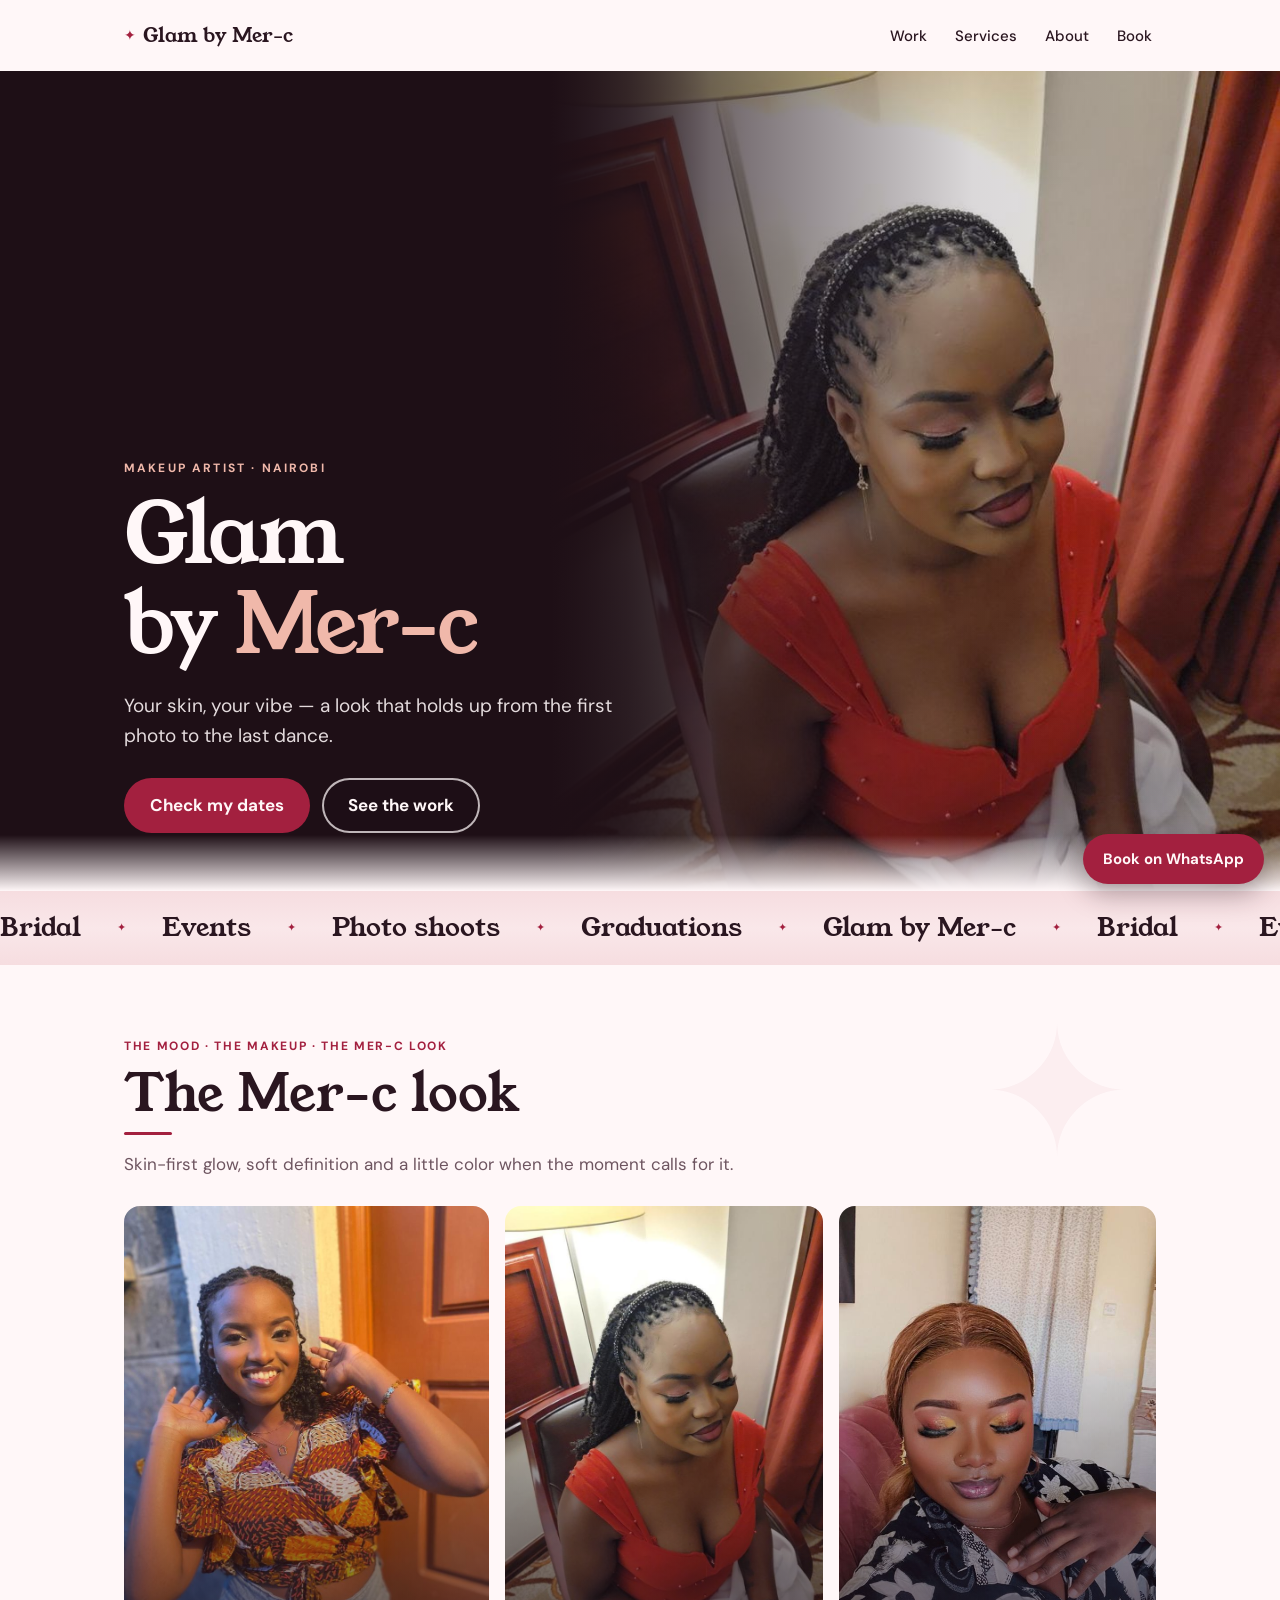
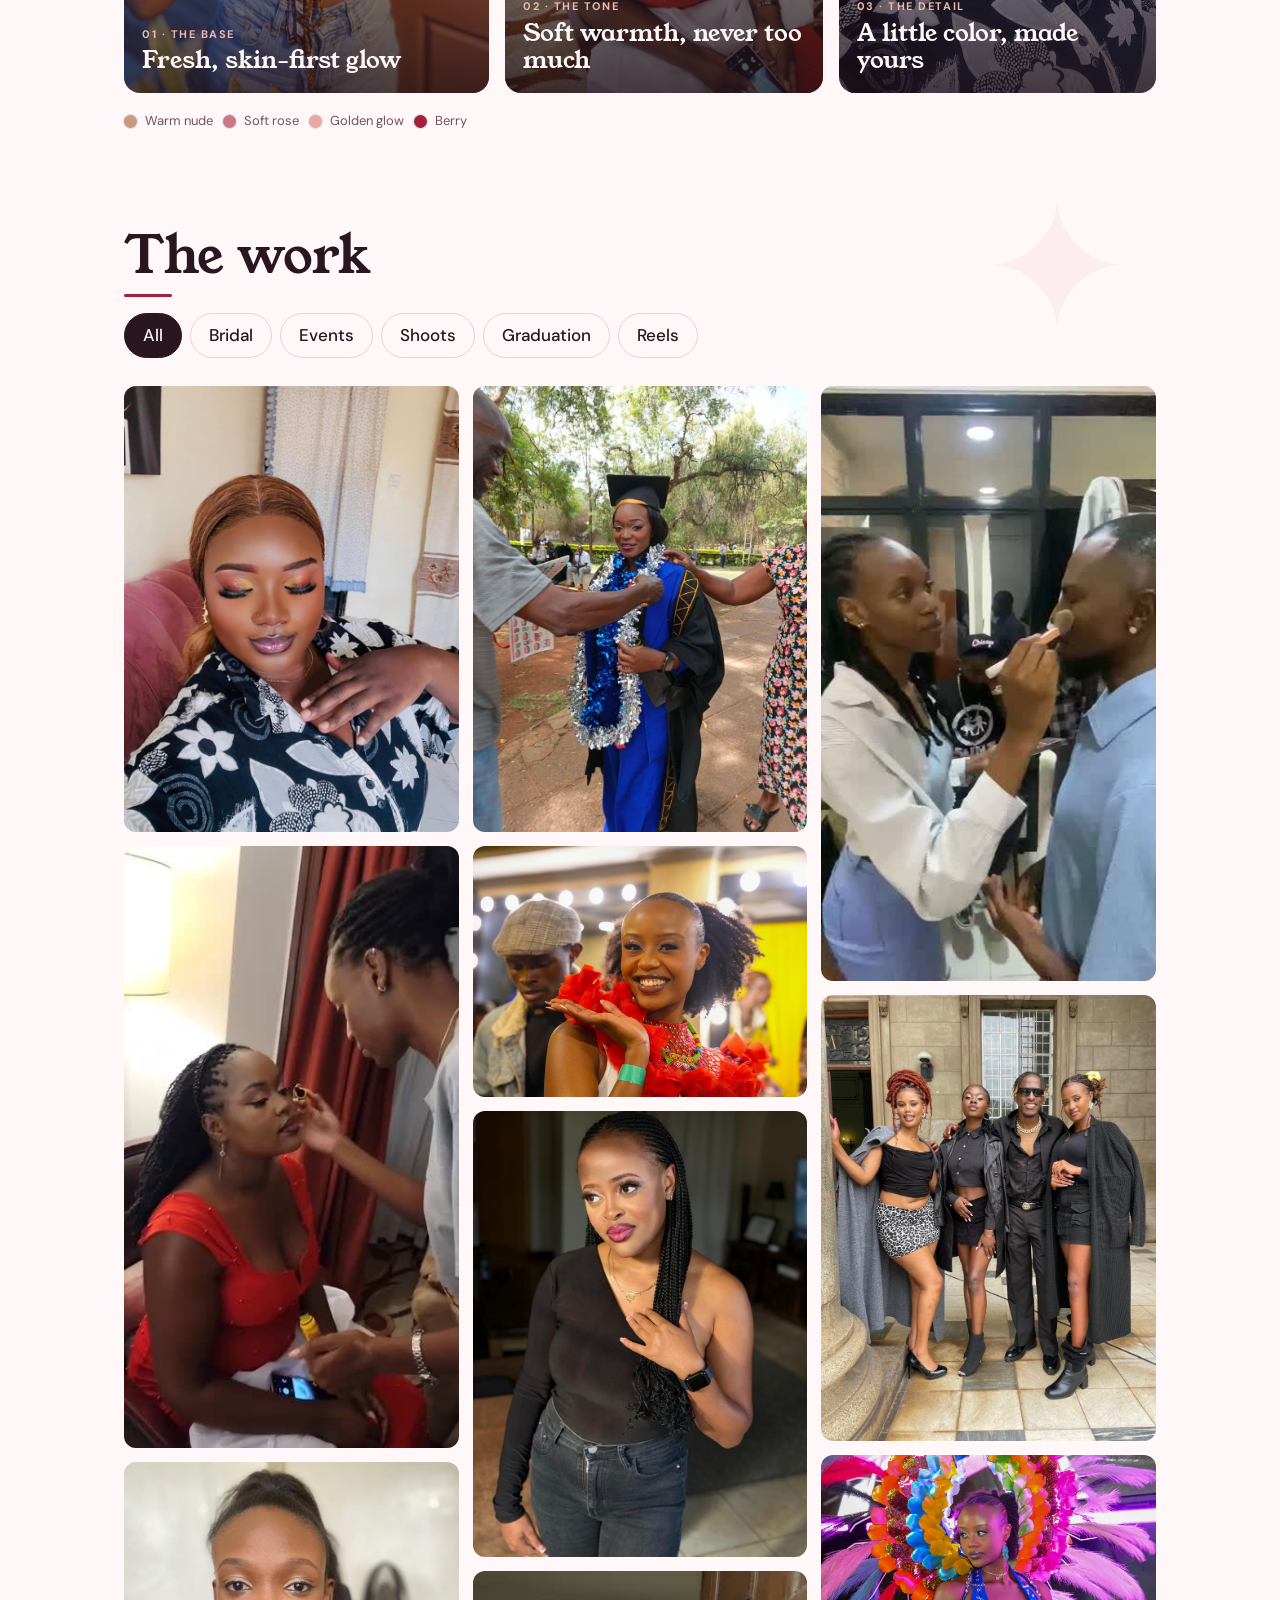
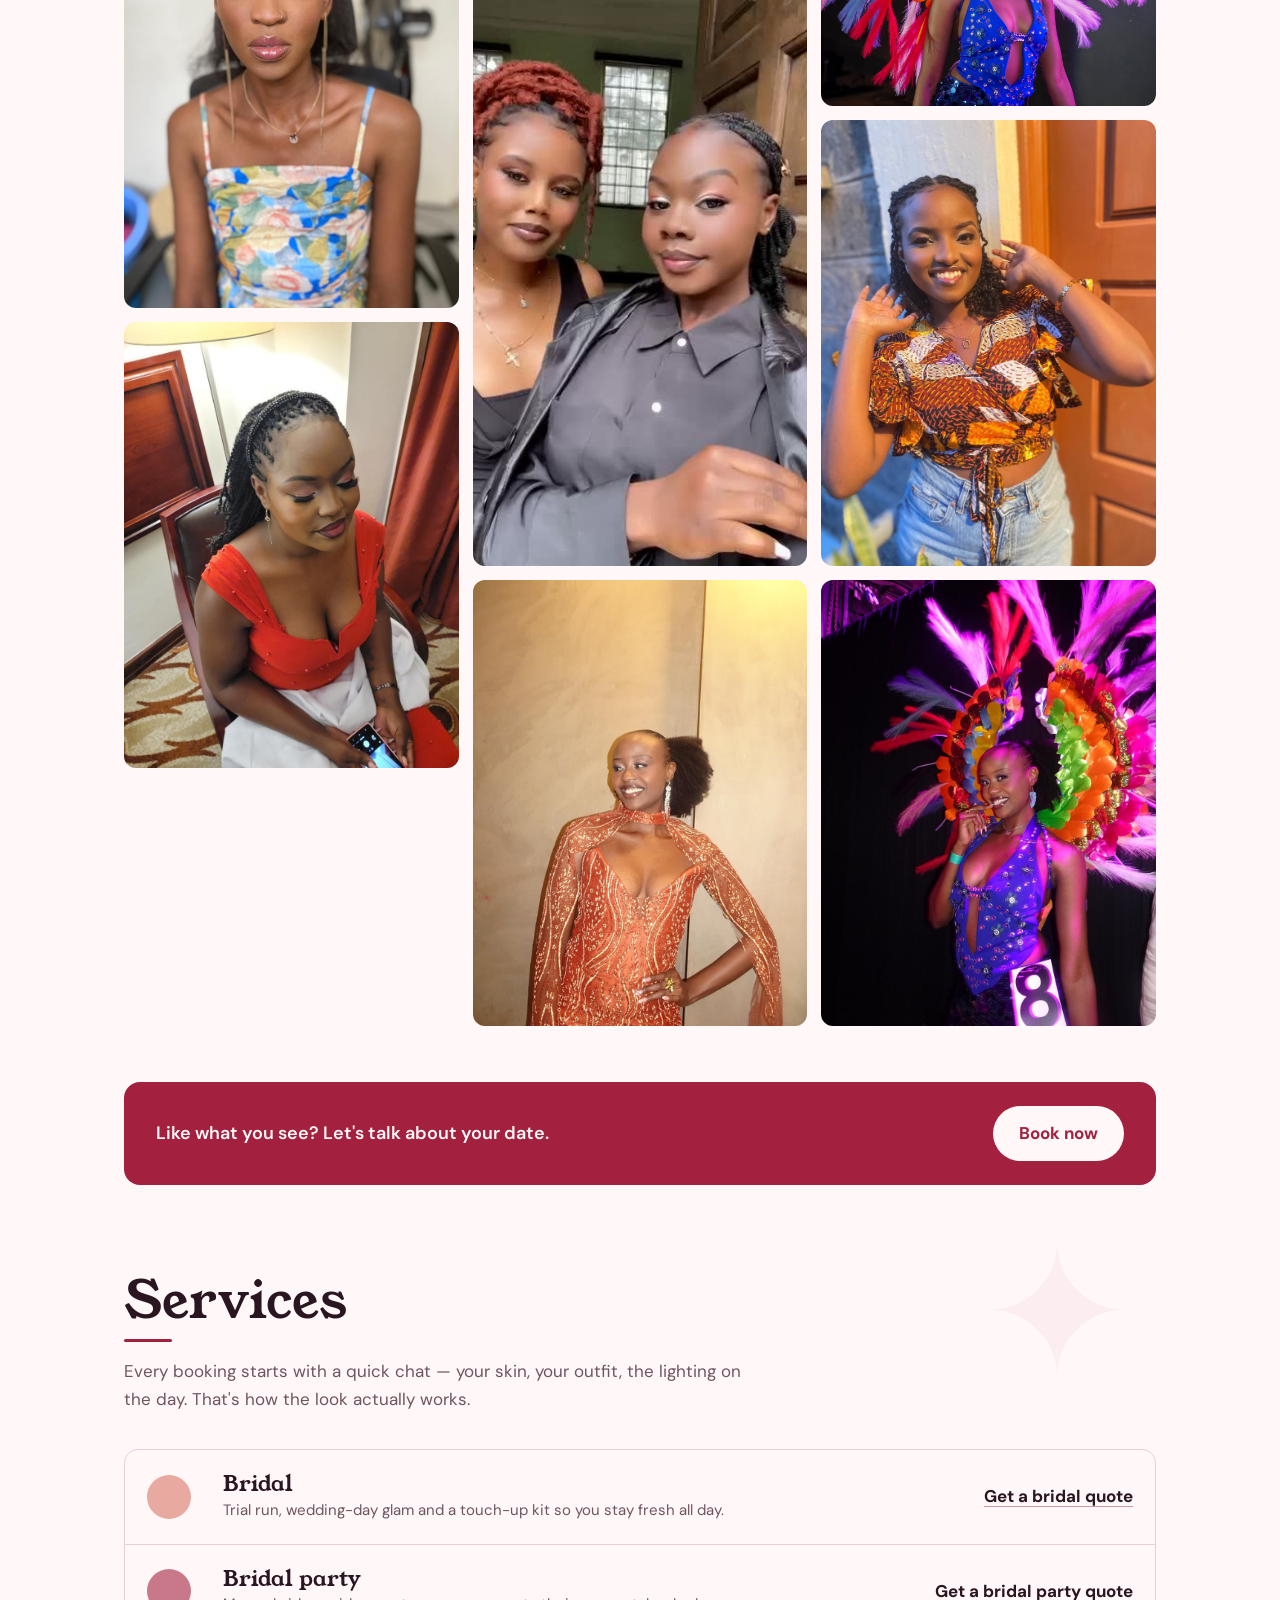
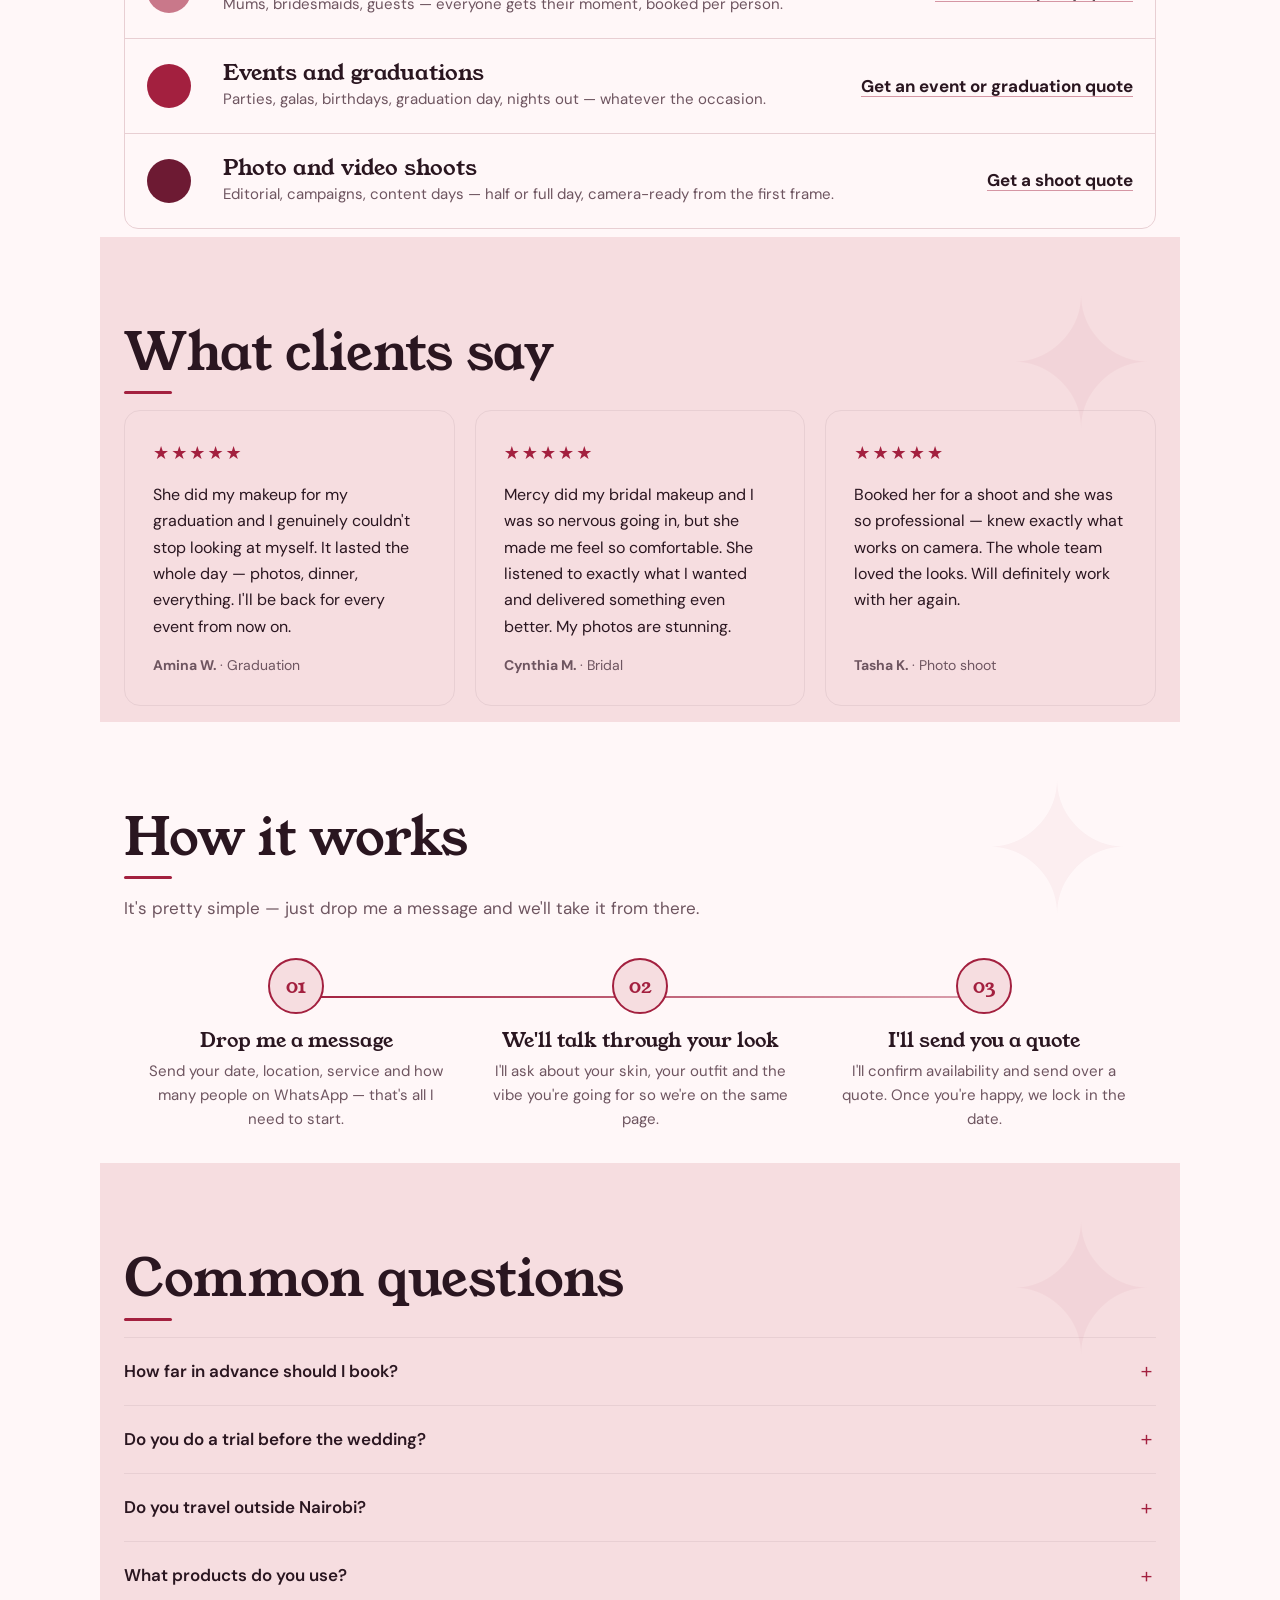
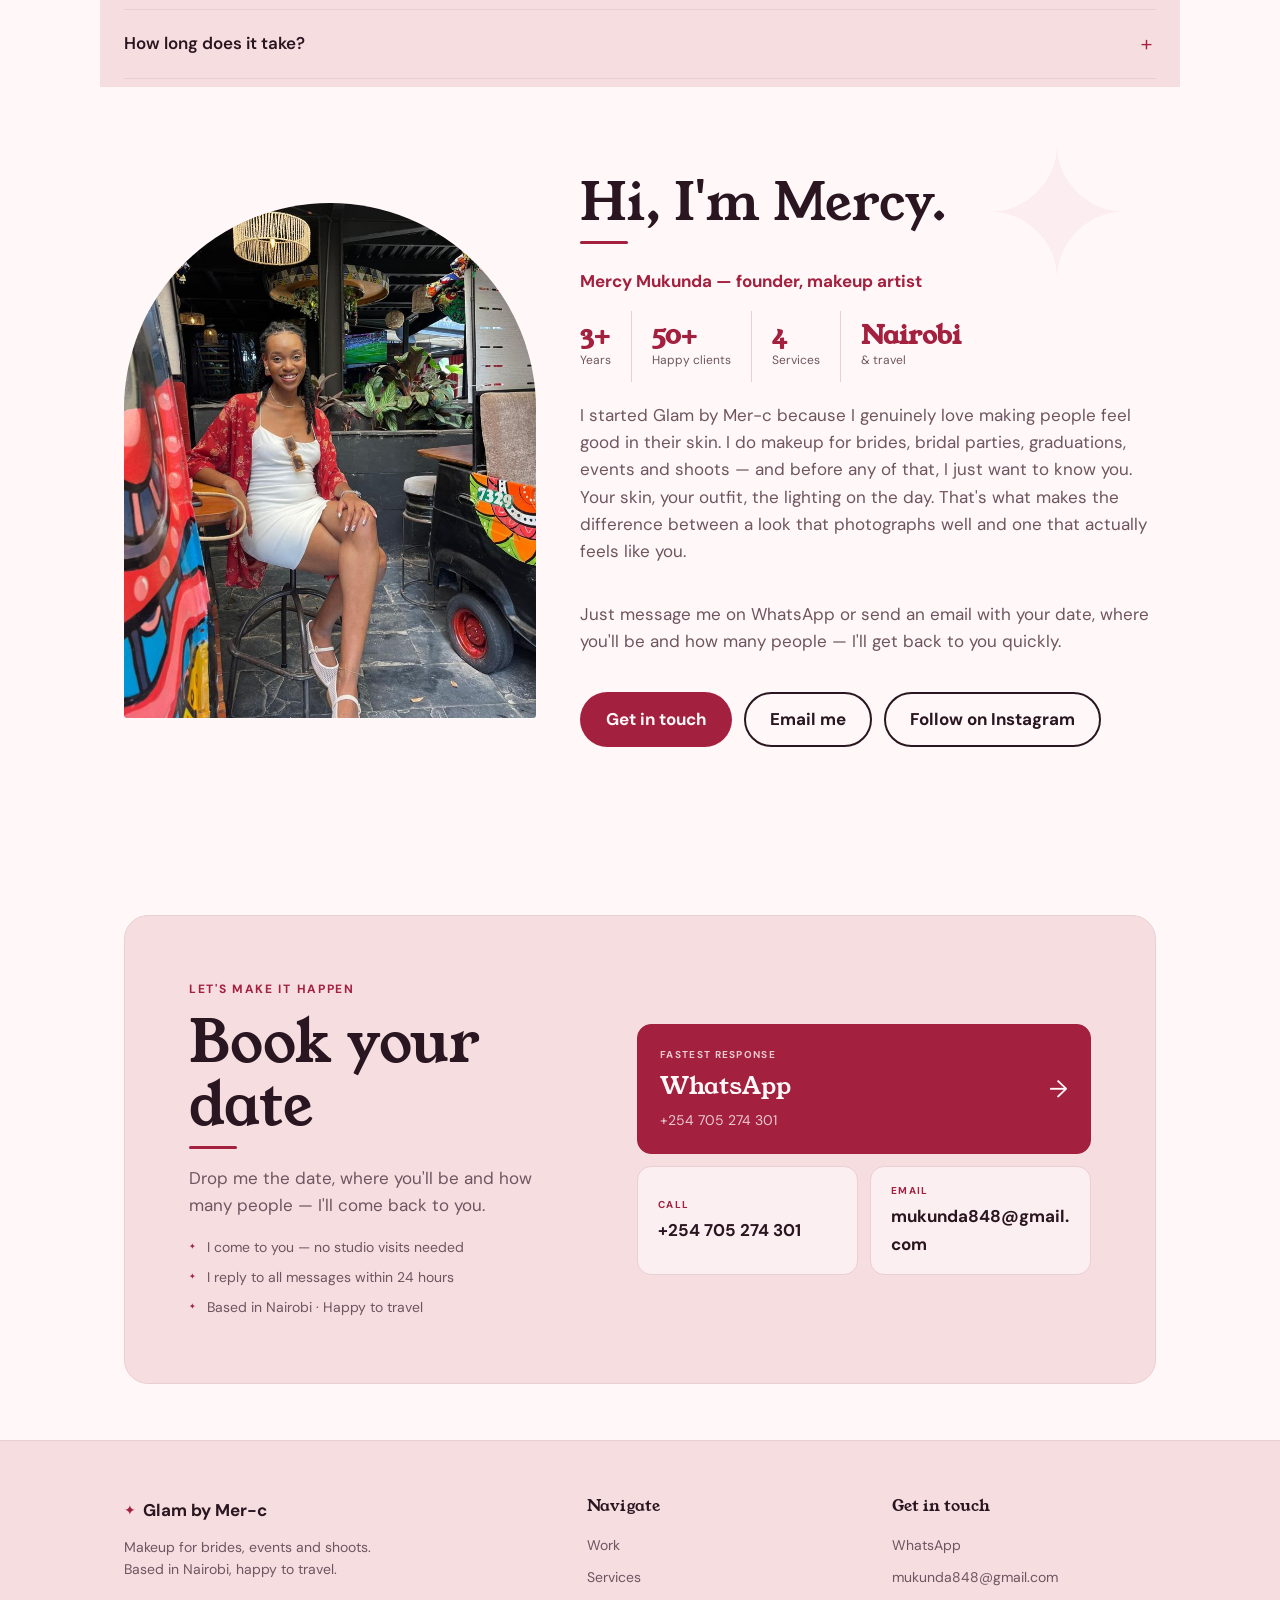
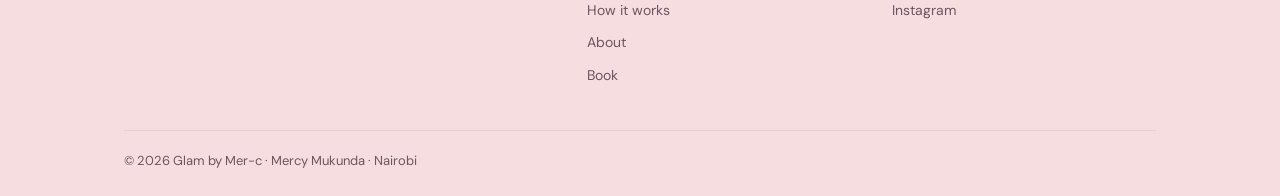
==== commit 09850d32: "Add moodboard and theme settings" ====
--- a/index.html
+++ b/index.html
@@ -11,6 +11,7 @@
 <meta property="og:description" content="Makeup for brides, events and photo shoots. See the work and book your date.">
 <meta property="og:image" content="assets/images/rose-event-glam.jpg">
 <script type="application/ld+json">{"@context":"https://schema.org","@type":"HealthAndBeautyBusiness","name":"Glam by Mer-c","telephone":"+254705274301","founder":{"@type":"Person","name":"Mercy Mukunda"},"description":"Freelance makeup artist for weddings, events, graduations and photo shoots.","makesOffer":[{"@type":"Offer","itemOffered":{"@type":"Service","name":"Bridal makeup"}},{"@type":"Offer","itemOffered":{"@type":"Service","name":"Event and graduation makeup"}},{"@type":"Offer","itemOffered":{"@type":"Service","name":"Photo and video shoot makeup"}}]}</script>
+<script src="js/theme.js"></script>
 <link rel="preconnect" href="https://fonts.googleapis.com">
 <link href="https://fonts.googleapis.com/css2?family=Young+Serif&family=DM+Sans:wght@400;500;700&display=swap" rel="stylesheet">
 <link rel="stylesheet" href="css/style.css">
@@ -34,12 +35,26 @@
 <div class="nav-drawer" id="nav-drawer" aria-hidden="true" inert>
   <div class="nav-drawer-inner">
     <button class="nav-drawer-close" id="nav-drawer-close" aria-label="Close menu">✕</button>
-    <a href="#work">Work</a>
-    <a href="#services">Services</a>
-    <a href="#about">About</a>
-    <a href="#book">Book</a>
-    <a href="https://www.instagram.com/mercy_mukunda?psln=eHl5anp4bDJoYjN2" target="_blank" rel="noopener">Instagram</a>
-    <a class="btn" href="https://wa.me/254705274301?text=Hi%20Mercy%2C%20I%27d%20like%20to%20book%20makeup.%0ADate%3A%20%0APlace%3A%20%0APeople%3A%20" style="margin-top:8px">Book on WhatsApp</a>
+    <div class="nav-drawer-view" id="nav-menu-main">
+      <a href="#work">Work</a>
+      <a href="#services">Services</a>
+      <a href="#about">About</a>
+      <a href="#book">Book</a>
+      <a href="https://www.instagram.com/mercy_mukunda?psln=eHl5anp4bDJoYjN2" target="_blank" rel="noopener">Instagram</a>
+      <button type="button" class="nav-drawer-link nav-theme-open" id="nav-theme-open" aria-controls="nav-theme-view">
+        <span>Theme</span><span aria-hidden="true">→</span>
+      </button>
+      <a class="btn" href="https://wa.me/254705274301?text=Hi%20Mercy%2C%20I%27d%20like%20to%20book%20makeup.%0ADate%3A%20%0APlace%3A%20%0APeople%3A%20" style="margin-top:8px">Book on WhatsApp</a>
+    </div>
+    <div class="nav-drawer-view nav-theme-view" id="nav-theme-view" hidden>
+      <button type="button" class="nav-drawer-link nav-theme-back" id="nav-theme-back"><span aria-hidden="true">←</span> Main menu</button>
+      <h2>Theme</h2>
+      <p>Choose how Glam by Mer-c looks on your device.</p>
+      <div class="theme-options" role="group" aria-label="Color theme">
+        <button type="button" class="theme-option" data-theme-choice="light" aria-pressed="false"><span aria-hidden="true">☼</span> Light</button>
+        <button type="button" class="theme-option" data-theme-choice="dark" aria-pressed="false"><span aria-hidden="true">☾</span> Dark</button>
+      </div>
+    </div>
   </div>
 </div>
 <div class="nav-overlay" id="nav-overlay" aria-hidden="true"></div>
@@ -67,6 +82,30 @@
 <div class="marq" aria-hidden="true"><div class="mt" id="mt"></div></div>
 
 <div class="wrap">
+<section id="lookbook" class="lookbook">
+<span class="section-gem" aria-hidden="true">✦</span>
+<p class="lookbook-kicker">The mood · The makeup · The Mer-c look</p>
+<h2 class="rv" data-rv="up">The Mer-c look</h2>
+<p class="lede rv" data-rv="up">Skin-first glow, soft definition and a little color when the moment calls for it.</p>
+<div class="lookbook-grid rv" data-rv="up">
+  <figure class="lookbook-card lookbook-card-feature">
+    <img src="assets/images/natural-glow.jpg" alt="Natural makeup with a fresh, luminous finish" loading="lazy">
+    <figcaption><span>01 · The base</span><strong>Fresh, skin-first glow</strong></figcaption>
+  </figure>
+  <figure class="lookbook-card lookbook-card-rose">
+    <img src="assets/images/rose-event-glam.jpg" alt="Soft rose-toned event makeup" loading="lazy">
+    <figcaption><span>02 · The tone</span><strong>Soft warmth, never too much</strong></figcaption>
+  </figure>
+  <figure class="lookbook-card lookbook-card-detail">
+    <img src="assets/images/gold-coral-eyes.jpg" alt="Gold and coral eye makeup detail" loading="lazy">
+    <figcaption><span>03 · The detail</span><strong>A little color, made yours</strong></figcaption>
+  </figure>
+</div>
+<div class="lookbook-palette" aria-label="The Mer-c look color palette">
+  <span>Warm nude</span><span>Soft rose</span><span>Golden glow</span><span>Berry</span>
+</div>
+</section>
+
 <section id="work">
 <span class="section-gem" aria-hidden="true">✦</span>
 <h2 class="rv" data-rv="up">The work</h2>
--- a/css/style.css
+++ b/css/style.css
@@ -1,7 +1,8 @@
 :root{--bg:#fff7f8;--ink:#2a1620;--mute:#6e5560;--blush:#f6dde0;--berry:#a3203f;--on-berry:#fff7f8;--line:#e8cfd3;--s1:#e8a9a0;--s2:#c9788a;--s3:#a3203f;--s4:#6d1a33;--s5:#c99a7c;
-box-sizing:border-box;padding-top:env(safe-area-inset-top,0px);padding-bottom:env(safe-area-inset-bottom,0px)}
-@media (prefers-color-scheme:dark){:root:not([data-theme="light"]){--bg:#1e0f16;--ink:#fbeef0;--mute:#c4a5ae;--blush:#33202a;--berry:#e0587a;--on-berry:#1e0f16;--line:#4a2d3a}}
-:root[data-theme="dark"]{--bg:#1e0f16;--ink:#fbeef0;--mute:#c4a5ae;--blush:#33202a;--berry:#e0587a;--on-berry:#1e0f16;--line:#4a2d3a}
+box-sizing:border-box;padding-top:env(safe-area-inset-top,0px);padding-bottom:env(safe-area-inset-bottom,0px);color-scheme:light}
+@media (prefers-color-scheme:dark){:root:not([data-theme="light"]){--bg:#1e0f16;--ink:#fbeef0;--mute:#c4a5ae;--blush:#33202a;--berry:#e0587a;--on-berry:#1e0f16;--line:#4a2d3a;color-scheme:dark}}
+:root[data-theme="dark"]{--bg:#1e0f16;--ink:#fbeef0;--mute:#c4a5ae;--blush:#33202a;--berry:#e0587a;--on-berry:#1e0f16;--line:#4a2d3a;color-scheme:dark}
+:root[data-theme="light"]{color-scheme:light}
 html{scroll-padding-top:calc(env(safe-area-inset-top,0px) + 70px);scroll-behavior:smooth;background:var(--bg)}
 *{box-sizing:border-box}
 body{margin:0;background:transparent;color:var(--ink);font:400 17px/1.6 "DM Sans",system-ui,sans-serif;overflow-x:hidden;isolation:isolate}
@@ -38,9 +39,18 @@
 .nav-drawer{position:fixed;inset:0 0 0 auto;z-index:40;width:min(320px,85vw);background:var(--bg);border-left:1px solid var(--line);padding:24px;display:flex;flex-direction:column;transform:translateX(100%);transition:transform .35s cubic-bezier(.2,.8,.2,1);overflow-y:auto}
 .nav-drawer.is-open{transform:none}
 .nav-drawer-inner{display:flex;flex-direction:column;gap:4px;padding-top:48px}
-.nav-drawer-inner a{font-size:22px;font-family:"Young Serif",Georgia,serif;text-decoration:none;padding:12px 0;border-bottom:1px solid var(--line);transition:color .2s}
-.nav-drawer-inner a:hover{color:var(--berry)}
+.nav-drawer-view{display:flex;flex-direction:column;gap:4px}
+.nav-drawer-view[hidden]{display:none}
+.nav-drawer-inner a,.nav-drawer-link{font-size:22px;font-family:"Young Serif",Georgia,serif;text-decoration:none;padding:12px 0;border:0;border-bottom:1px solid var(--line);background:none;color:var(--ink);transition:color .2s}
+.nav-drawer-inner a:hover,.nav-drawer-link:hover{color:var(--berry)}
 .nav-drawer-inner .btn{text-align:center;margin-top:16px}
+.nav-drawer-link{display:flex;align-items:center;justify-content:space-between;width:100%;text-align:left;cursor:pointer}
+.nav-theme-view h2{margin:22px 0 0;font-size:32px}
+.nav-theme-view>p{margin:4px 0 12px;color:var(--mute);font-size:14px}
+.theme-options{display:grid;grid-template-columns:1fr 1fr;gap:8px}
+.theme-option{display:flex;align-items:center;justify-content:center;gap:8px;min-height:44px;padding:8px 12px;border:1px solid var(--line);border-radius:999px;background:transparent;color:var(--ink);font:inherit;font-size:14px;font-weight:600;cursor:pointer;transition:background .2s,color .2s,border-color .2s}
+.theme-option[aria-pressed="true"]{background:var(--ink);border-color:var(--ink);color:var(--bg)}
+.theme-option:focus-visible{outline-offset:2px}
 .nav-drawer-close{position:absolute;top:16px;right:16px;background:none;border:none;font-size:20px;cursor:pointer;color:var(--ink);padding:8px;border-radius:8px;line-height:1}
 .nav-overlay{position:fixed;inset:0;z-index:35;background:rgba(20,8,14,.5);opacity:0;pointer-events:none;transition:opacity .35s}
 .nav-overlay.is-open{opacity:1;pointer-events:auto}
@@ -79,6 +89,26 @@
 .mt span::after{content:"✦";font-size:11px;color:var(--berry)}
 @keyframes scroll{to{transform:translateX(-50%)}}
 
+/* Moodboard */
+.lookbook{padding-top:72px}
+.lookbook-kicker{margin:0 0 10px;color:var(--berry);font-size:12px;font-weight:700;letter-spacing:.14em;text-transform:uppercase}
+.lookbook .lede{margin-bottom:28px}
+.lookbook-grid{display:grid;grid-template-columns:1.15fr 1fr 1fr;gap:16px;align-items:stretch}
+.lookbook-card{position:relative;min-width:0;min-height:300px;margin:0;overflow:hidden;border-radius:16px;background:var(--blush)}
+.lookbook-card img{width:100%;height:100%;min-height:300px;object-fit:cover;transition:transform .7s cubic-bezier(.2,.7,.2,1)}
+.lookbook-card:hover img{transform:scale(1.035)}
+.lookbook-card::after{content:"";position:absolute;inset:30% 0 0;background:linear-gradient(transparent,rgba(30,15,22,.78));pointer-events:none}
+.lookbook-card figcaption{position:absolute;z-index:1;right:18px;bottom:18px;left:18px;display:flex;flex-direction:column;gap:4px;color:#fff7f8}
+.lookbook-card figcaption span{font-size:11px;font-weight:700;letter-spacing:.14em;text-transform:uppercase;color:#f0b8aa}
+.lookbook-card figcaption strong{font-family:"Young Serif",Georgia,serif;font-size:clamp(18px,2vw,24px);font-weight:400;line-height:1.15}
+.lookbook-palette{display:flex;flex-wrap:wrap;gap:10px;margin-top:18px}
+.lookbook-palette span{display:inline-flex;align-items:center;gap:8px;color:var(--mute);font-size:13px}
+.lookbook-palette span::before{content:"";width:13px;height:13px;border-radius:50%;background:var(--swatch);box-shadow:0 0 0 1px color-mix(in srgb,var(--ink) 12%,transparent)}
+.lookbook-palette span:nth-child(1){--swatch:#c99a7c}
+.lookbook-palette span:nth-child(2){--swatch:#c9788a}
+.lookbook-palette span:nth-child(3){--swatch:#e8a9a0}
+.lookbook-palette span:nth-child(4){--swatch:#a3203f}
+
 /* Sections */
 section{padding:88px 0 8px;position:relative}
 .sect-tinted{background:var(--blush);margin:0 -24px;padding-left:24px;padding-right:24px}
@@ -202,6 +232,27 @@
 .footer-nav a:hover,.footer-contact a:hover{color:var(--berry)}
 .footer-bottom{padding:20px 0 24px;color:var(--mute);font-size:13px}
 
+/* Custom 404 page */
+.error-page{min-height:100vh;display:flex;flex-direction:column}
+.error-page #nav{width:100%}
+.not-found{width:min(1080px,100%);flex:1;display:grid;grid-template-columns:minmax(0,1.05fr) minmax(280px,.8fr);align-items:center;gap:clamp(40px,8vw,112px);margin:0 auto;padding:clamp(56px,9vw,112px) 24px}
+.not-found-copy{max-width:560px}
+.not-found-code{margin:0 0 18px;color:var(--berry);font-size:12px;font-weight:700;letter-spacing:.16em}
+.not-found-code span{margin-right:6px}
+.not-found h1{max-width:10ch;font-size:clamp(48px,7vw,82px);letter-spacing:-.035em;line-height:.98}
+.not-found-copy>p:not(.not-found-code){max-width:42ch;margin:22px 0 28px;color:var(--mute);font-size:18px}
+.not-found .cta{opacity:1;animation:none}
+.not-found .btn.alt{color:var(--ink);border-color:var(--line)}
+.not-found-booking{display:inline-flex;align-items:center;gap:10px;margin-top:28px;color:var(--berry);font-size:14px;font-weight:700;text-decoration-thickness:1px;text-underline-offset:4px}
+.not-found-booking span{font-size:20px;transition:transform .2s}
+.not-found-booking:hover span{transform:translateX(4px)}
+.not-found-image{position:relative;aspect-ratio:4/5;max-height:520px;margin:0;overflow:hidden;border-radius:48% 48% 16px 16px;background:var(--blush)}
+.not-found-image::after{content:"";position:absolute;inset:48% 0 0;background:linear-gradient(transparent,rgba(30,15,22,.75))}
+.not-found-image img{width:100%;height:100%;object-fit:cover;object-position:center 25%}
+.not-found-image figcaption{position:absolute;z-index:1;right:20px;bottom:20px;left:20px;color:#fff7f8;font-family:"Young Serif",Georgia,serif;font-size:20px}
+.error-footer{display:flex;justify-content:space-between;align-items:center;gap:20px;width:min(1080px,100%);margin:0 auto;padding:20px 24px 32px;border-top:1px solid var(--line);color:var(--mute);font-size:13px}
+.error-footer .nav-brand{color:var(--ink)}
+
 /* Lightbox */
 .lb{position:fixed;inset:0;z-index:50;background:rgba(20,8,14,.88);display:flex;align-items:center;justify-content:center;padding:24px;opacity:0;pointer-events:none;transition:opacity .3s}
 .lb.o{opacity:1;pointer-events:auto}
@@ -238,6 +289,7 @@
 @media (min-width:1900px){.wrap{max-width:1480px}body{font-size:19px}}
 @media (max-width:1000px) and (min-width:761px){.hero h1{font-size:clamp(54px,6.8vw,72px)}.about{gap:28px}.hero-media{left:36%}.hero-copy.wrap>*{max-width:62%}}
 @media (max-width:900px){.contact{grid-template-columns:1fr;gap:28px}.contact h2{max-width:none}.contact-intro{max-width:560px}.footer-grid{grid-template-columns:1fr 1fr;row-gap:32px}.footer-brand{grid-column:1/-1}.reviews{grid-template-columns:1fr 1fr}}
+@media (max-width:760px){.lookbook-grid{grid-template-columns:1fr 1fr}.lookbook-card-feature{grid-column:1/-1}.lookbook-card,.lookbook-card img{min-height:250px}.not-found{grid-template-columns:1fr;gap:36px;padding-top:56px}.not-found-copy{max-width:620px}.not-found-image{width:min(100%,420px);justify-self:center;max-height:460px}}
 @media (max-width:760px){
   .nav-links{display:none}
   .nav-burger{display:flex}
@@ -275,6 +327,19 @@
   .sect-tinted{margin:0 -16px;padding-left:16px;padding-right:16px}
   .cta-strip{padding:20px;flex-direction:column;align-items:flex-start}
   .hero-copy.wrap{padding-right:16px;padding-left:16px}
+  .lookbook{padding-top:52px}
+  .lookbook-grid{gap:10px}
+  .lookbook-card,.lookbook-card img{min-height:220px}
+  .lookbook-card figcaption{right:12px;bottom:12px;left:12px}
+  .lookbook-card figcaption strong{font-size:18px}
+  .lookbook-palette{gap:8px 14px}
+  .not-found{padding:48px 16px 36px;gap:28px}
+  .not-found h1{font-size:clamp(44px,12vw,64px)}
+  .not-found-copy>p:not(.not-found-code){font-size:16px}
+  .not-found .cta{align-items:stretch}
+  .not-found .cta .btn{text-align:center}
+  .not-found-image{width:min(100%,340px);max-height:390px}
+  .error-footer{align-items:flex-start;flex-direction:column;padding:18px 16px 28px}
   .mas{columns:2;column-gap:10px}
   .it{margin-bottom:10px;border-radius:10px}
   .it figcaption{font-size:11px;left:6px;bottom:6px;padding:3px 8px}
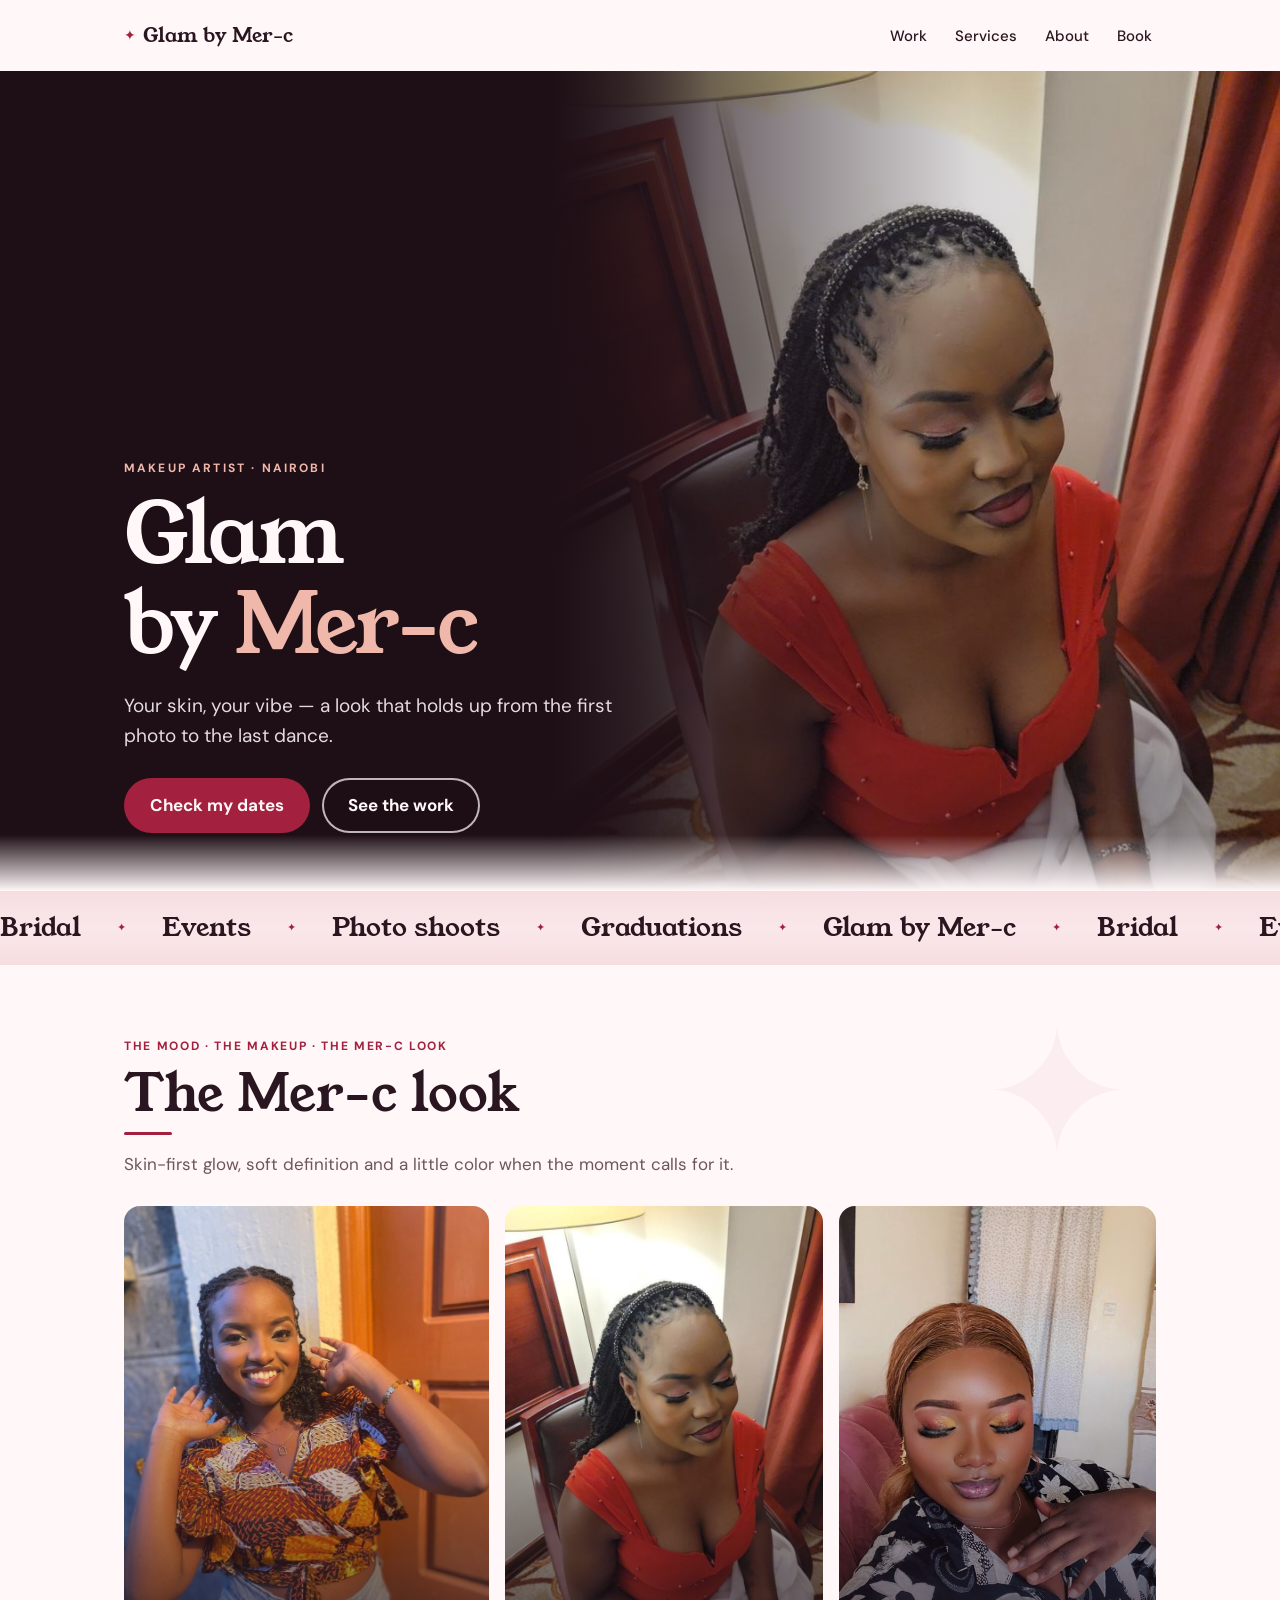
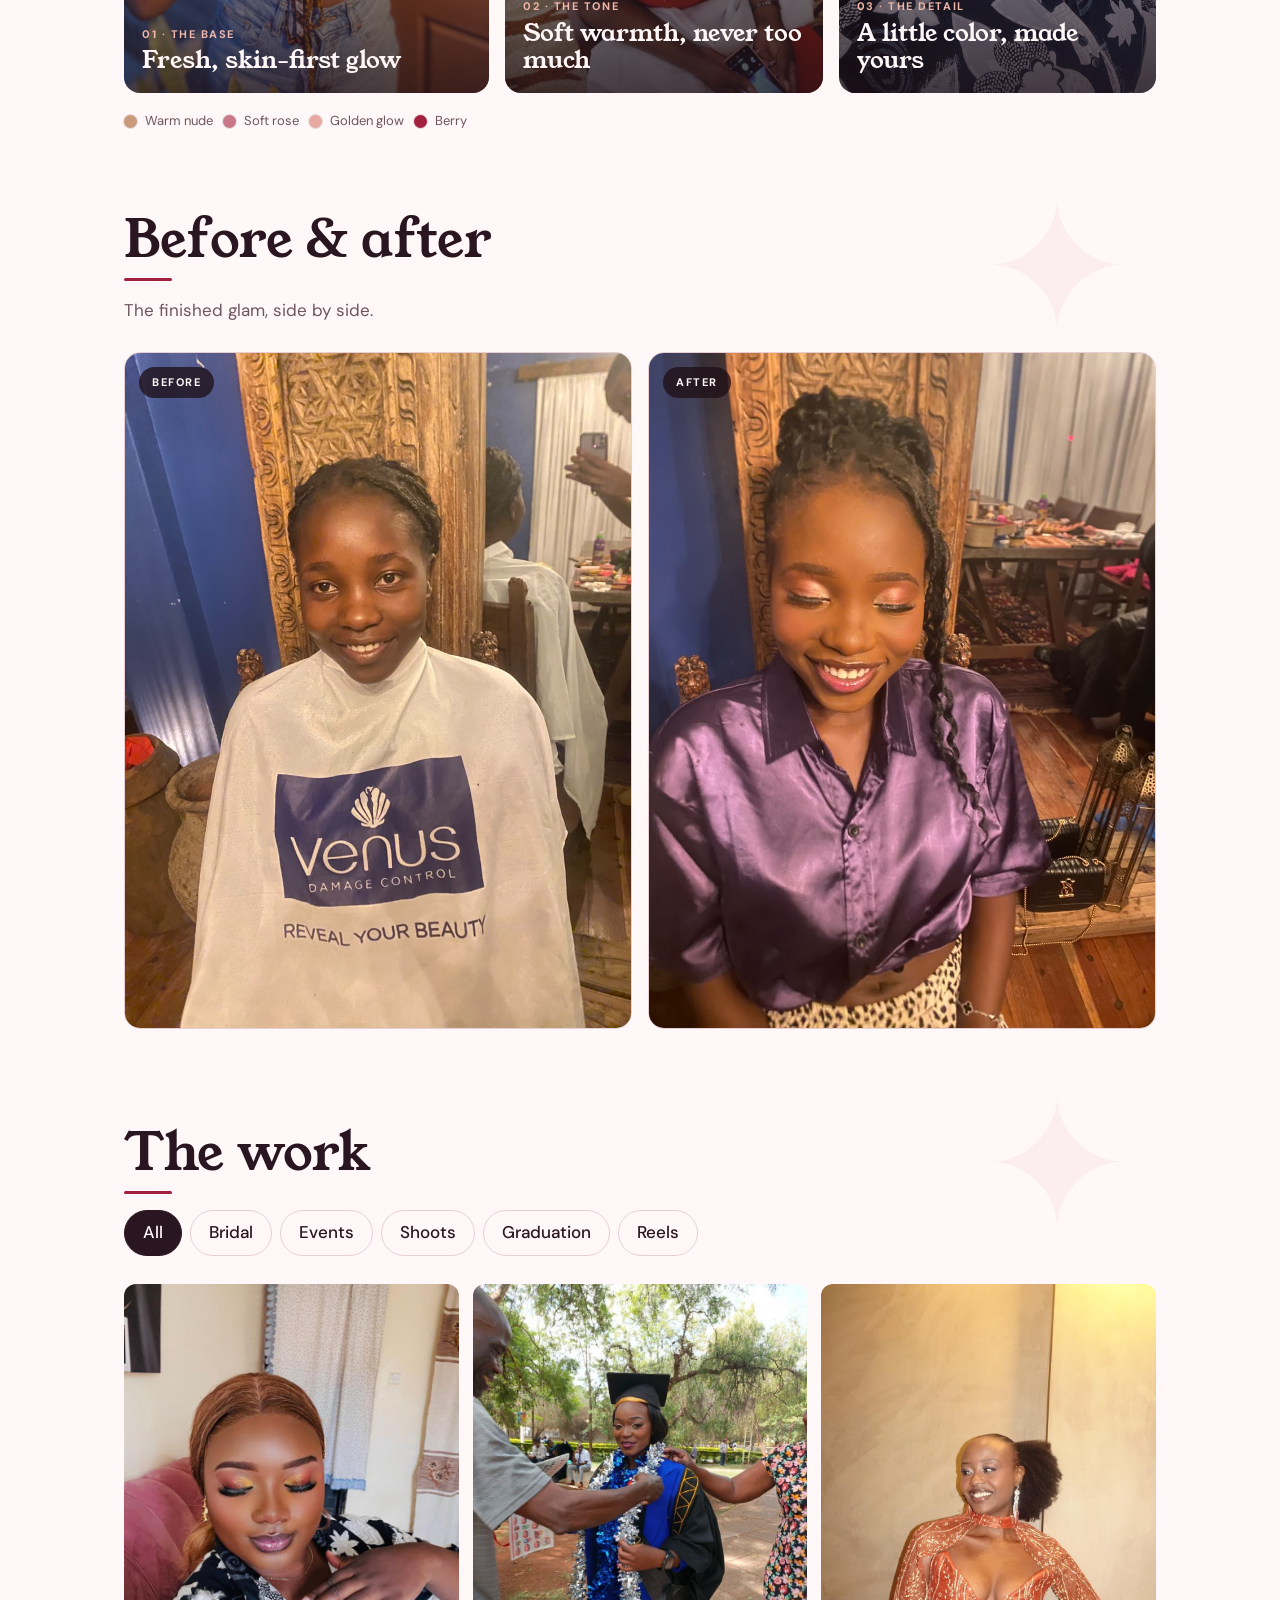
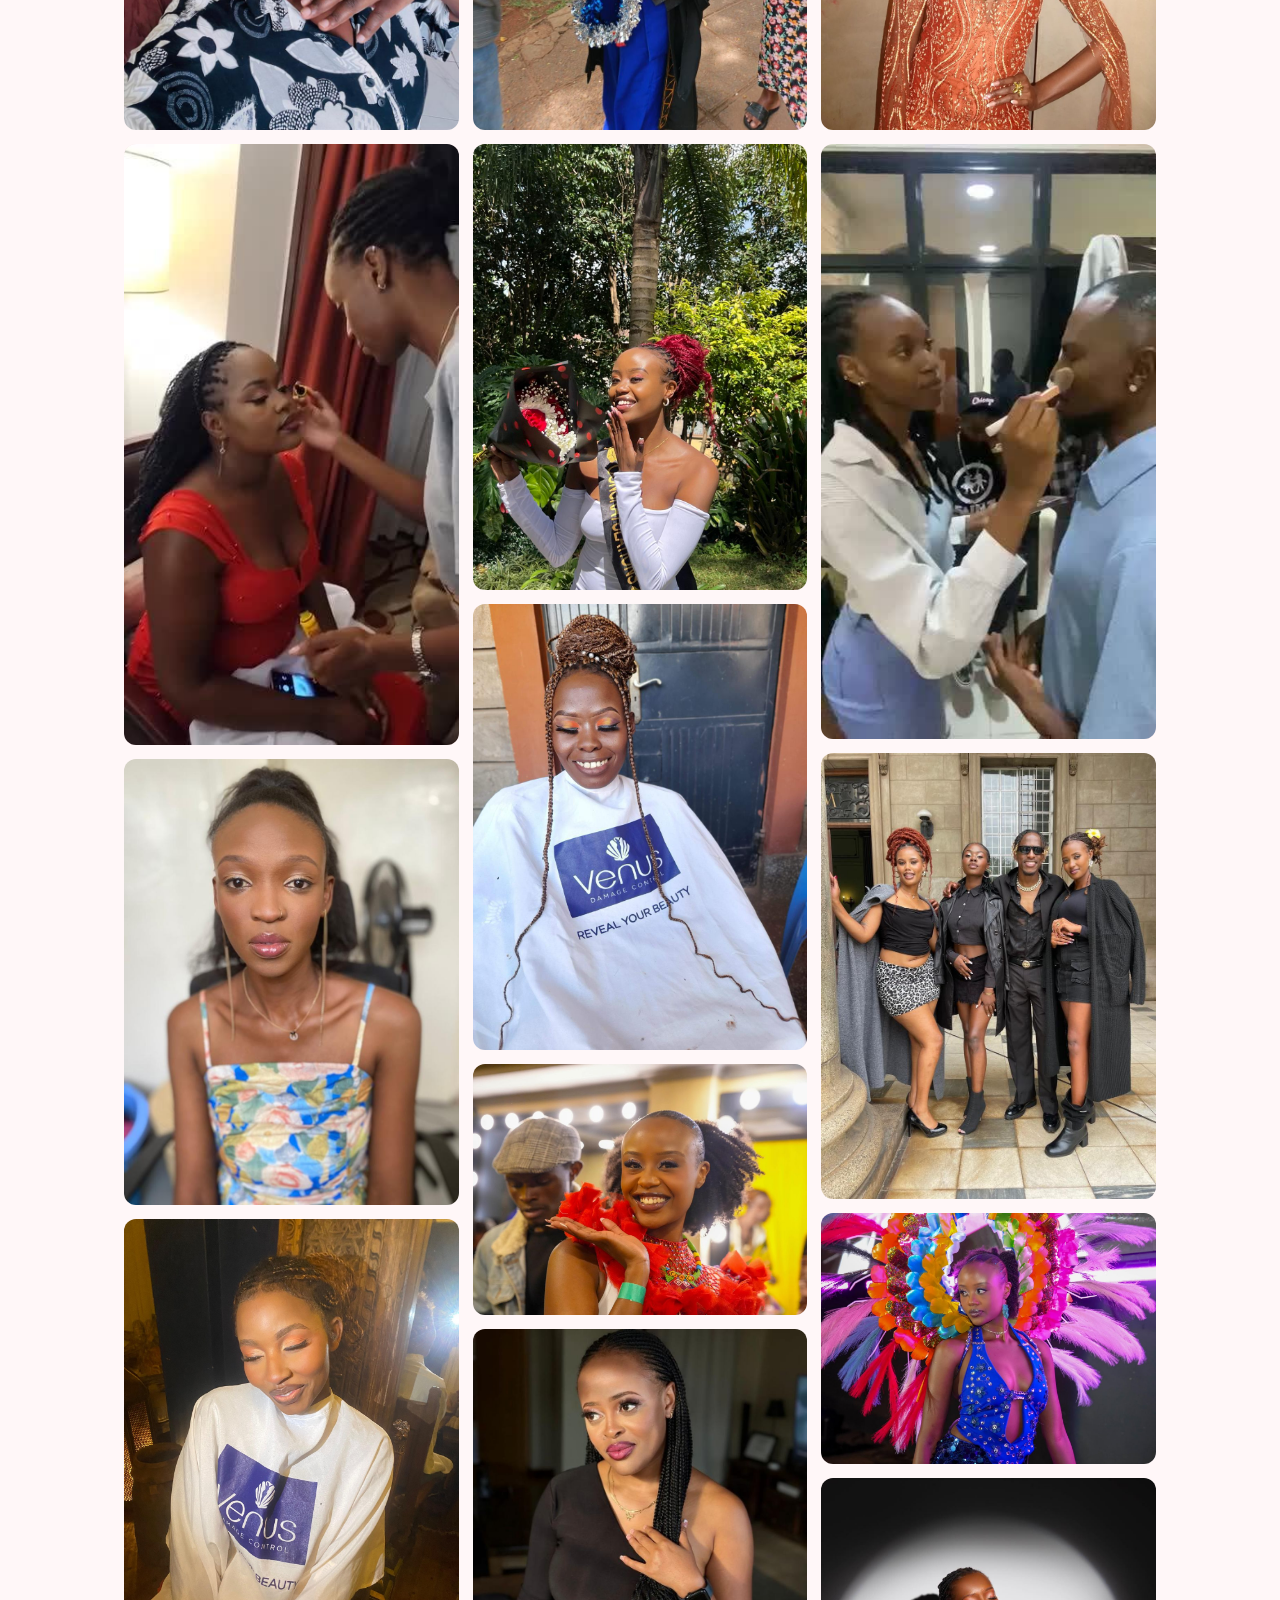
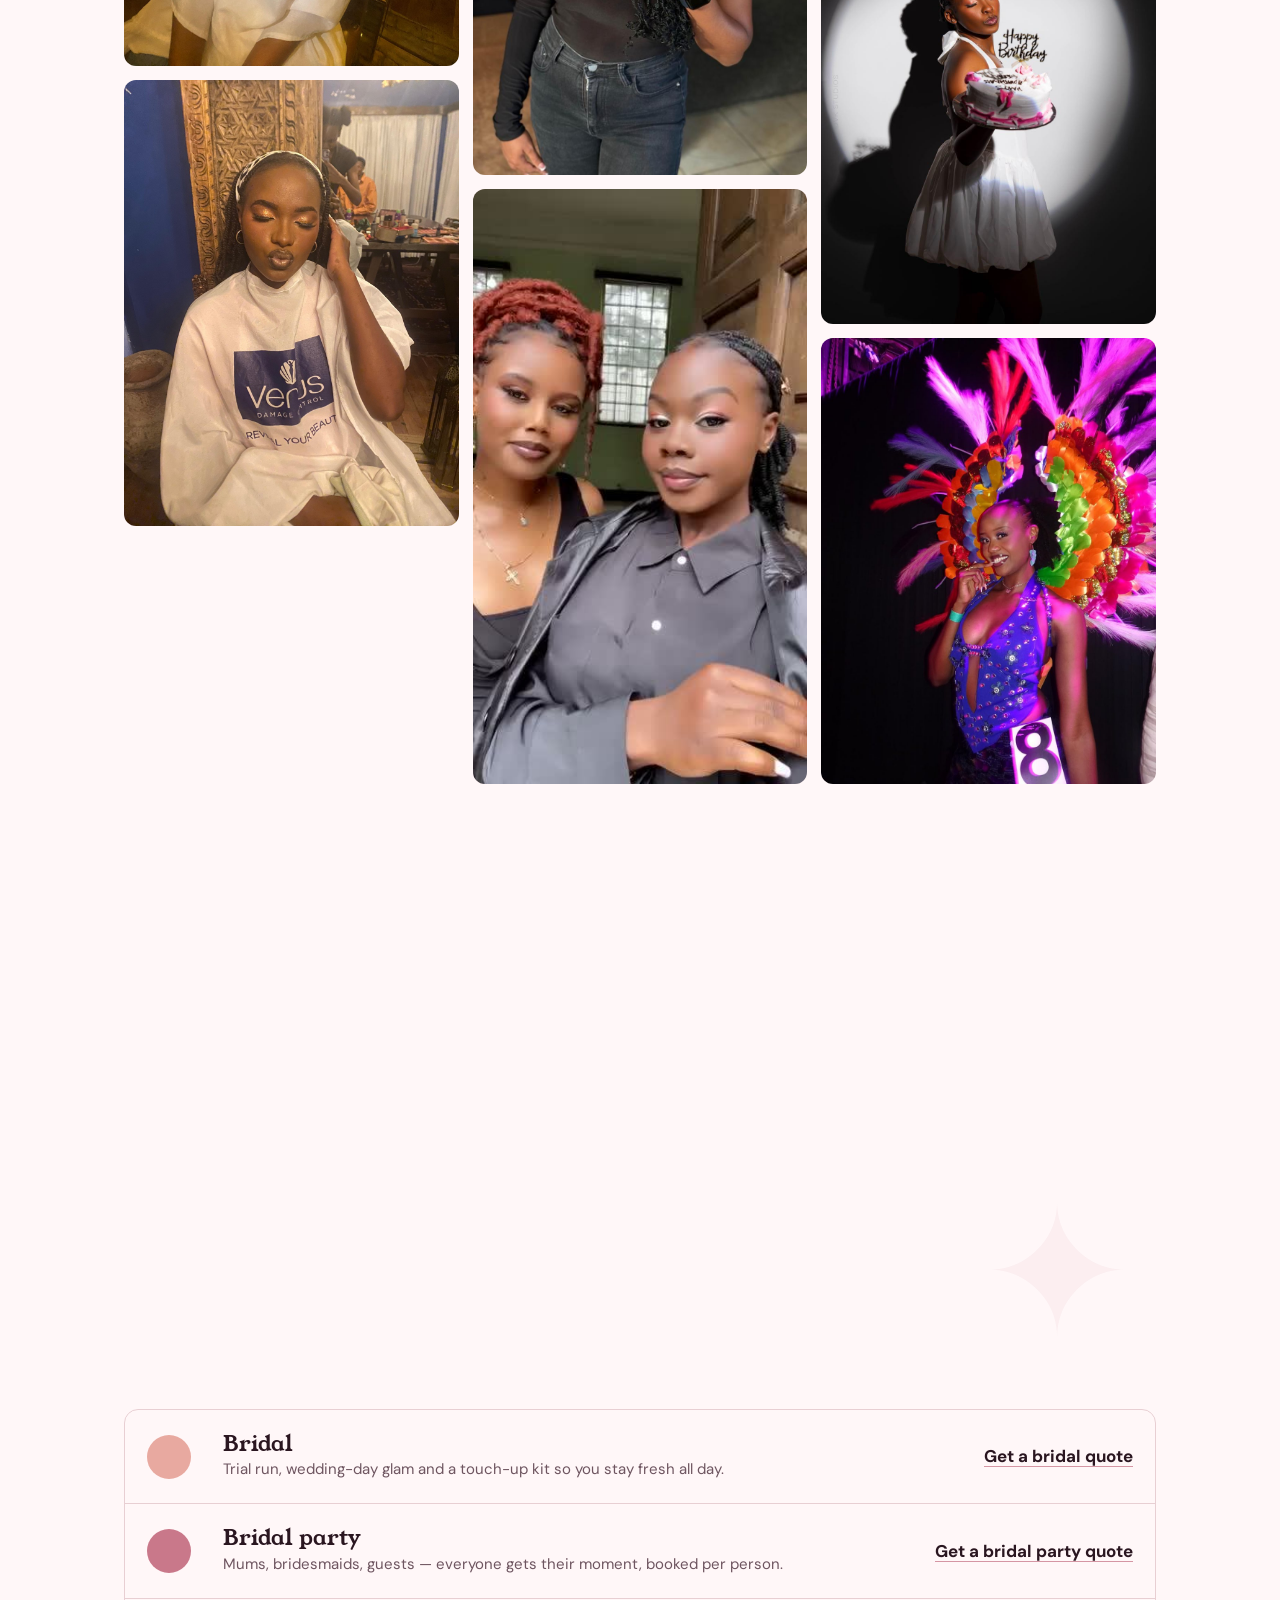
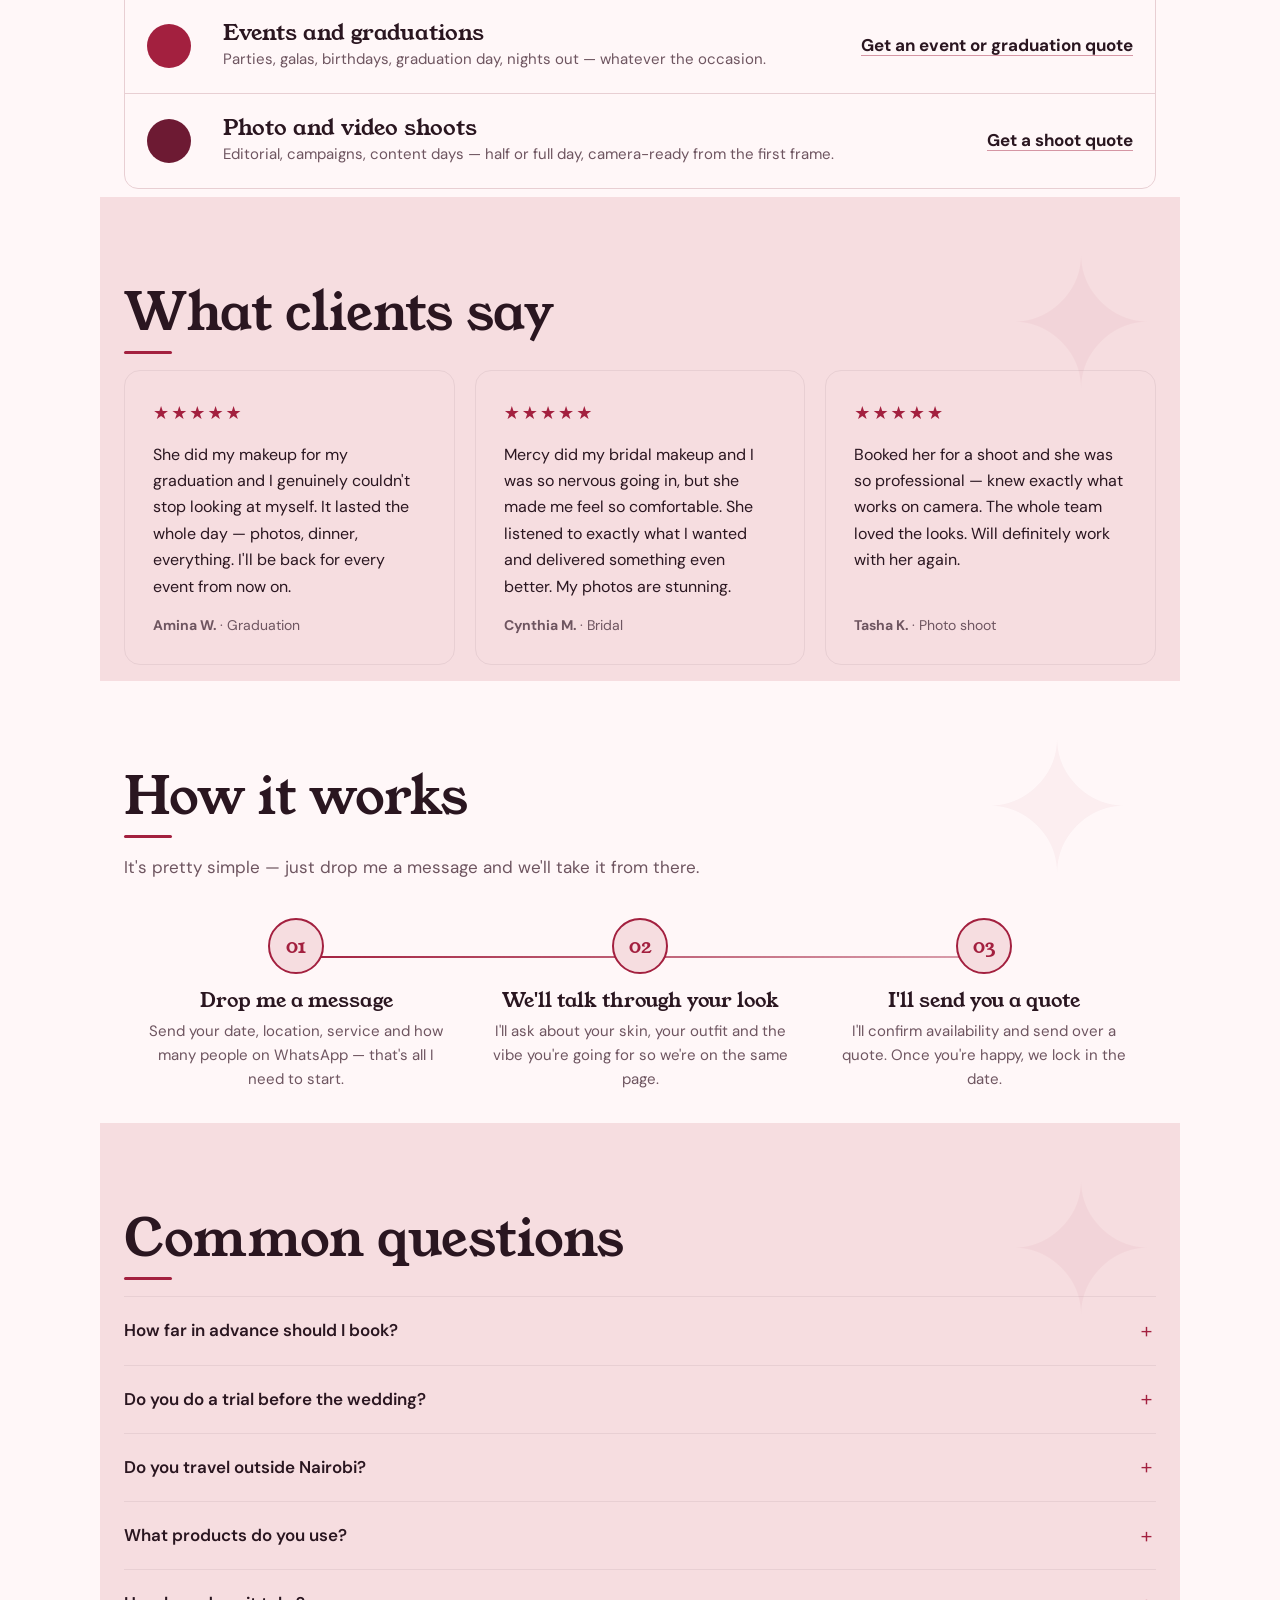
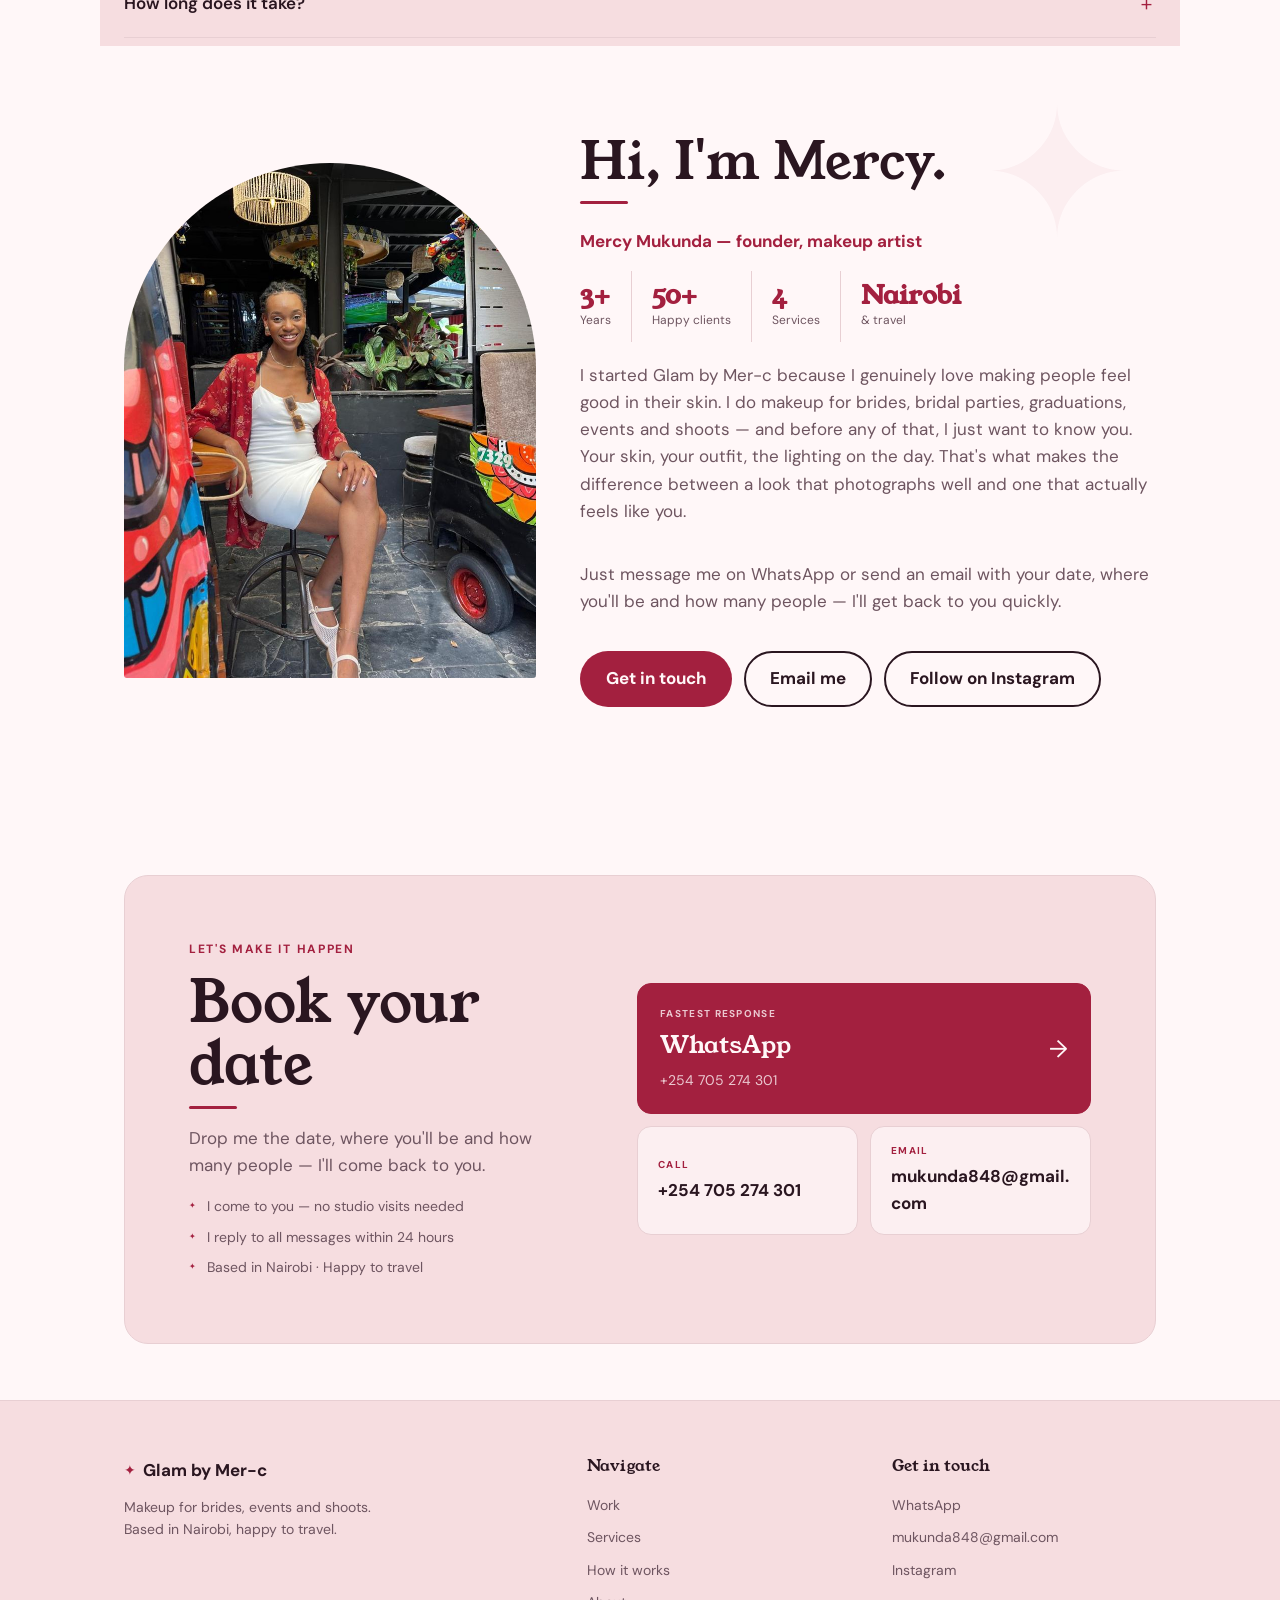
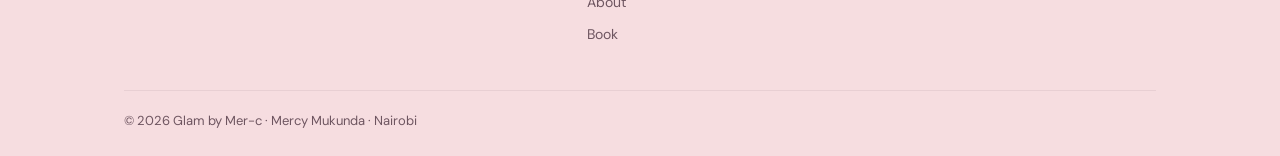
==== commit f434a82a: "Update site — humanised copy, new sections, design polish" ====
--- a/index.html
+++ b/index.html
@@ -106,6 +106,22 @@
 </div>
 </section>
 
+<section id="before-after" class="before-after">
+<span class="section-gem" aria-hidden="true">✦</span>
+<h2 class="rv" data-rv="up">Before &amp; after</h2>
+<p class="lede rv" data-rv="up">The finished glam, side by side.</p>
+<div class="before-after-grid rv" data-rv="up">
+  <figure class="before-after-card">
+    <img src="assets/images/makeup-before.jpg" alt="Client before makeup application" loading="lazy">
+    <figcaption>Before</figcaption>
+  </figure>
+  <figure class="before-after-card">
+    <img src="assets/images/makeup-after.jpg" alt="Client after makeup application" loading="lazy">
+    <figcaption>After</figcaption>
+  </figure>
+</div>
+</section>
+
 <section id="work">
 <span class="section-gem" aria-hidden="true">✦</span>
 <h2 class="rv" data-rv="up">The work</h2>
--- a/css/style.css
+++ b/css/style.css
@@ -109,6 +109,14 @@
 .lookbook-palette span:nth-child(3){--swatch:#e8a9a0}
 .lookbook-palette span:nth-child(4){--swatch:#a3203f}
 
+/* Before and after */
+.before-after{padding-top:72px}
+.before-after .lede{margin-bottom:28px}
+.before-after-grid{display:grid;grid-template-columns:repeat(2,minmax(0,1fr));gap:16px}
+.before-after-card{position:relative;aspect-ratio:3/4;min-width:0;margin:0;overflow:hidden;border:1px solid var(--line);border-radius:16px;background:var(--blush)}
+.before-after-card img{width:100%;height:100%;object-fit:cover}
+.before-after-card figcaption{position:absolute;top:14px;left:14px;padding:7px 13px;border-radius:999px;background:rgba(30,15,22,.76);color:#fff7f8;font-size:11px;font-weight:700;letter-spacing:.14em;text-transform:uppercase}
+
 /* Sections */
 section{padding:88px 0 8px;position:relative}
 .sect-tinted{background:var(--blush);margin:0 -24px;padding-left:24px;padding-right:24px}
@@ -289,6 +297,7 @@
 @media (min-width:1900px){.wrap{max-width:1480px}body{font-size:19px}}
 @media (max-width:1000px) and (min-width:761px){.hero h1{font-size:clamp(54px,6.8vw,72px)}.about{gap:28px}.hero-media{left:36%}.hero-copy.wrap>*{max-width:62%}}
 @media (max-width:900px){.contact{grid-template-columns:1fr;gap:28px}.contact h2{max-width:none}.contact-intro{max-width:560px}.footer-grid{grid-template-columns:1fr 1fr;row-gap:32px}.footer-brand{grid-column:1/-1}.reviews{grid-template-columns:1fr 1fr}}
+@media (max-width:1200px){.rv[data-rv="left"]:not(.in),.rv[data-rv="right"]:not(.in){transform:translateY(24px)}}
 @media (max-width:760px){.lookbook-grid{grid-template-columns:1fr 1fr}.lookbook-card-feature{grid-column:1/-1}.lookbook-card,.lookbook-card img{min-height:250px}.not-found{grid-template-columns:1fr;gap:36px;padding-top:56px}.not-found-copy{max-width:620px}.not-found-image{width:min(100%,420px);justify-self:center;max-height:460px}}
 @media (max-width:760px){
   .nav-links{display:none}
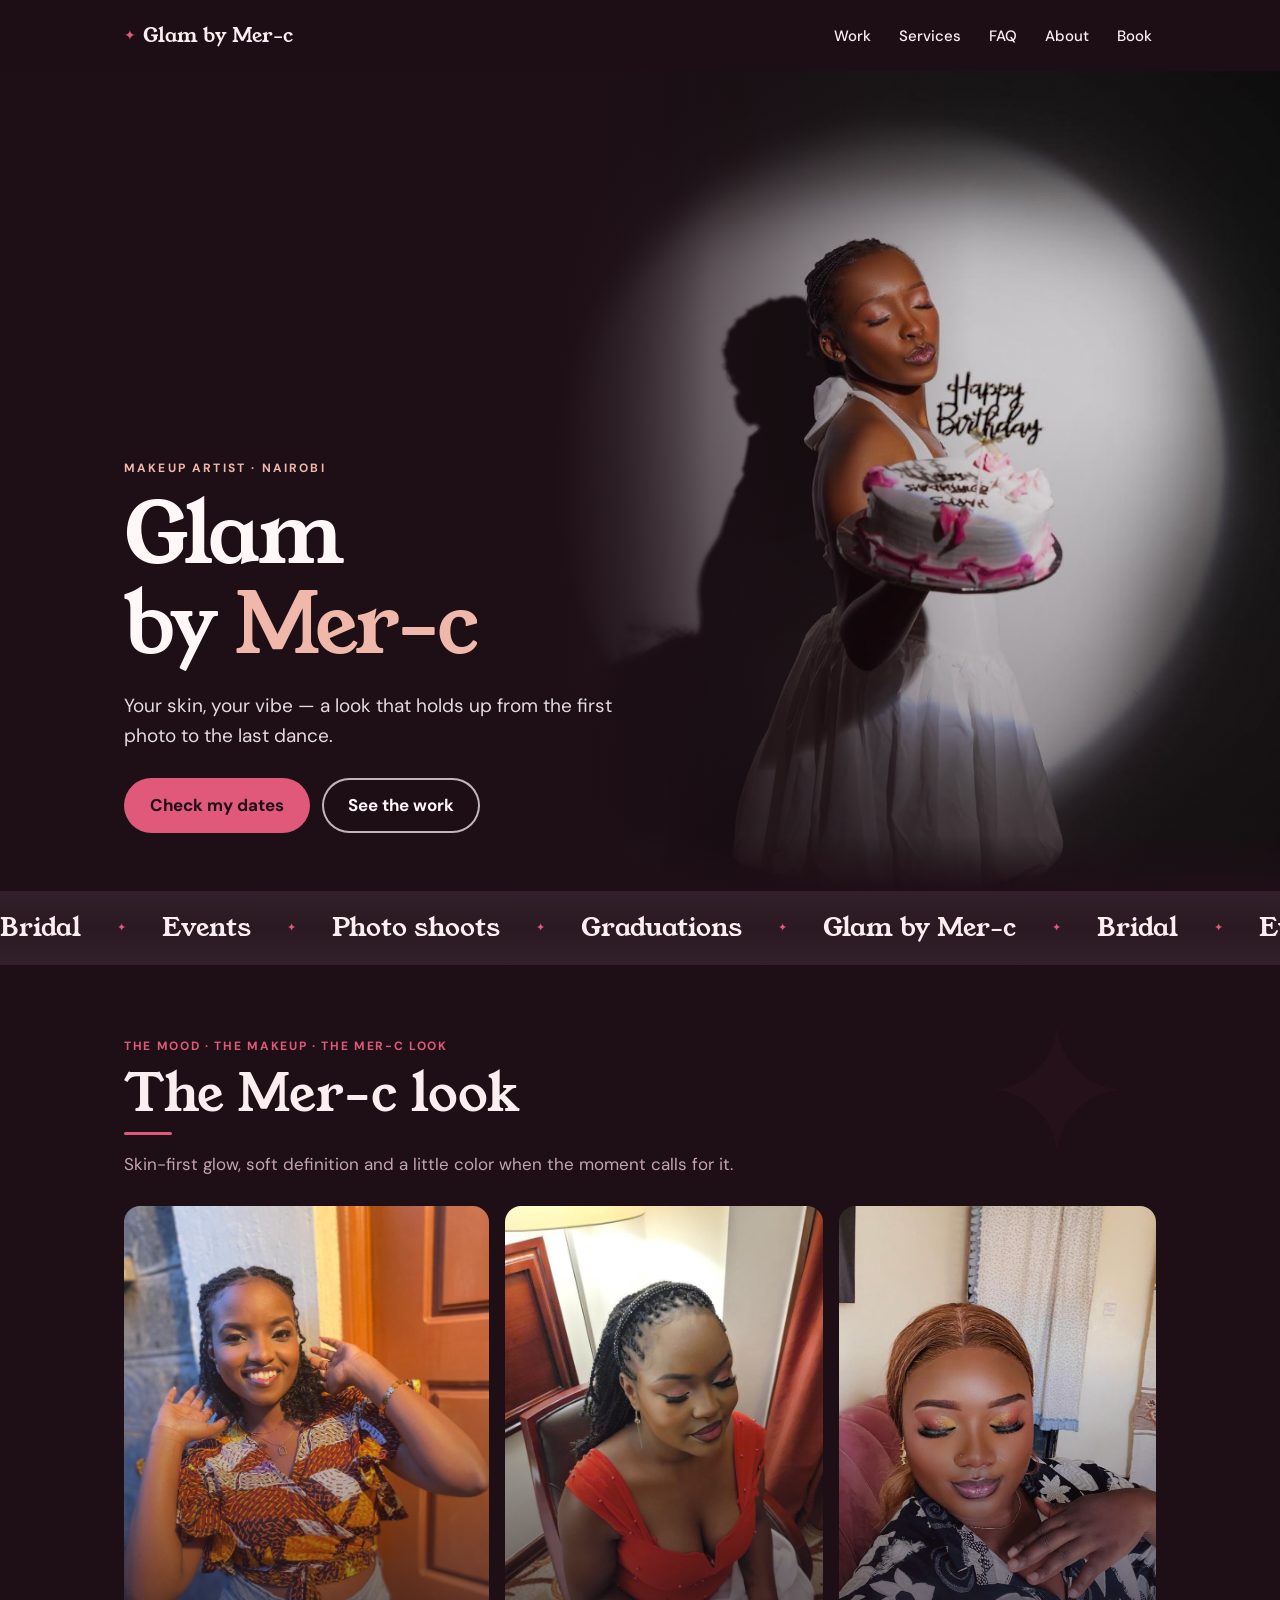
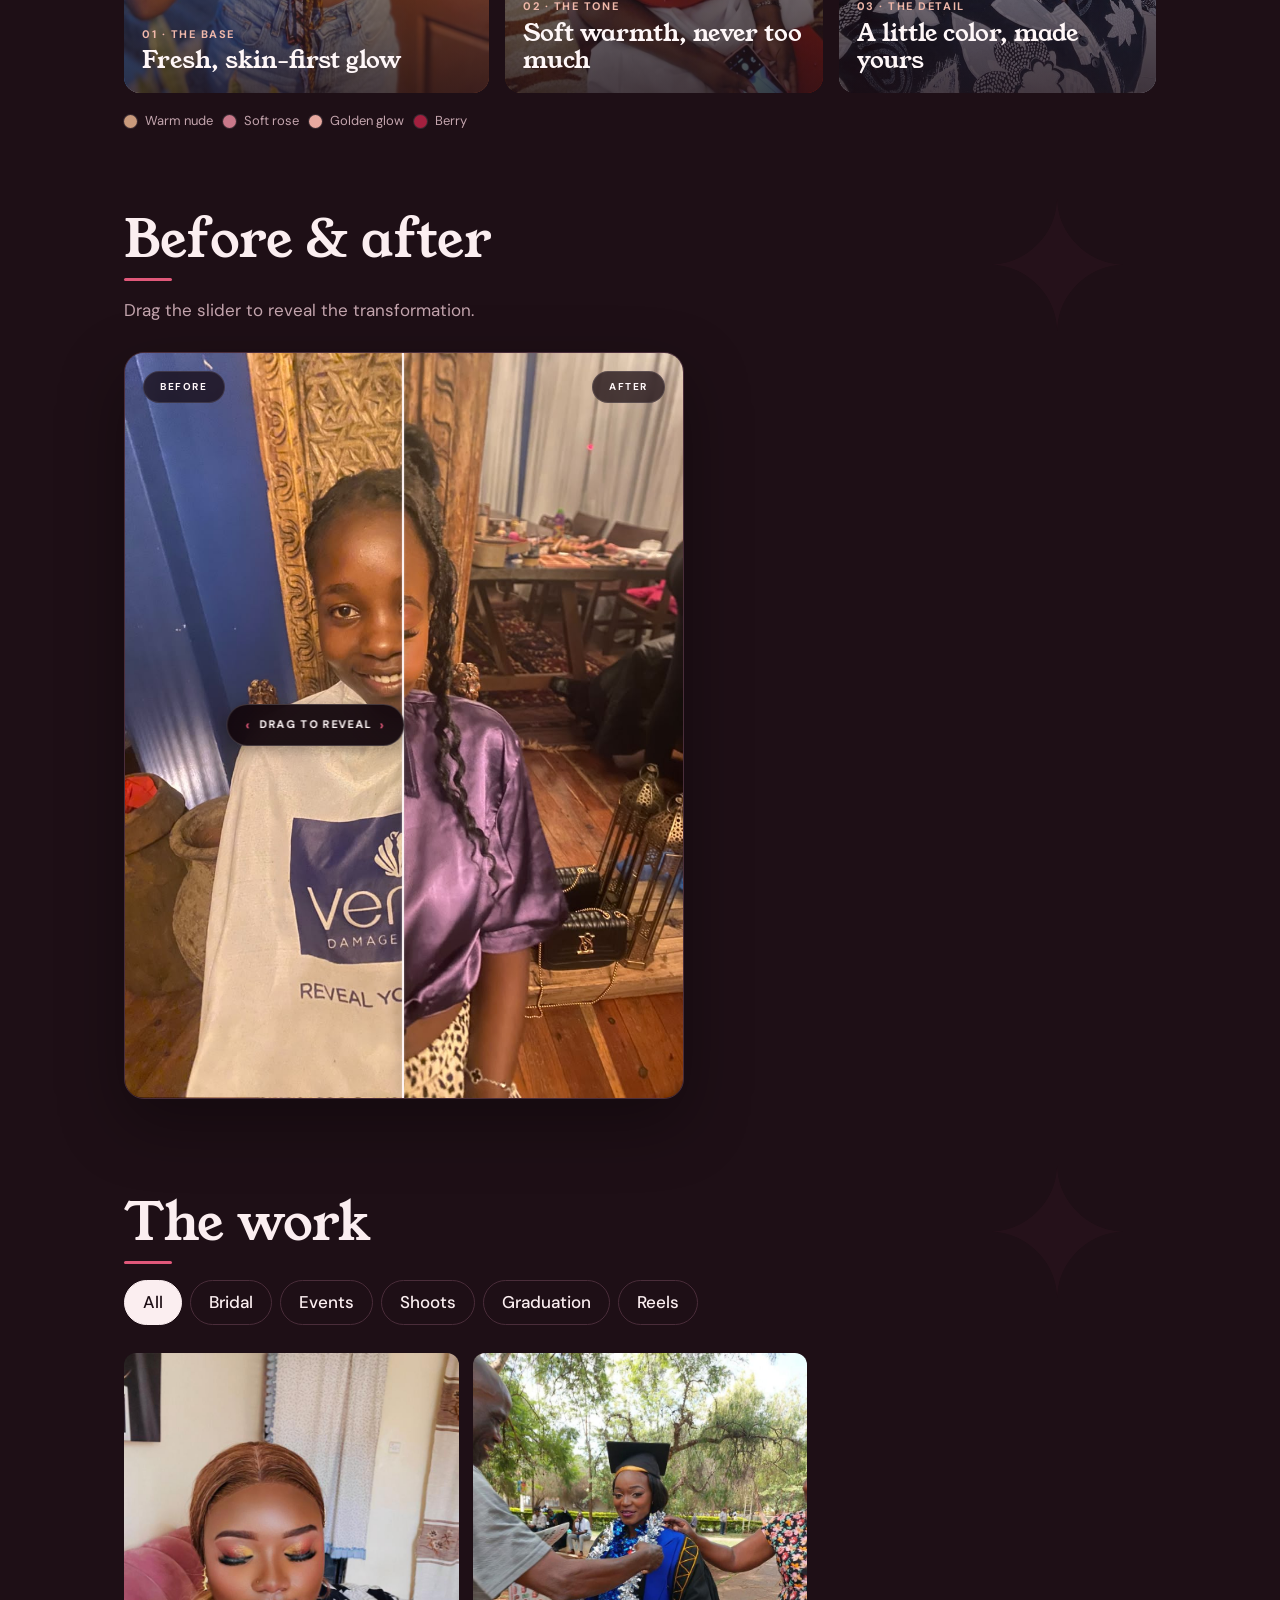
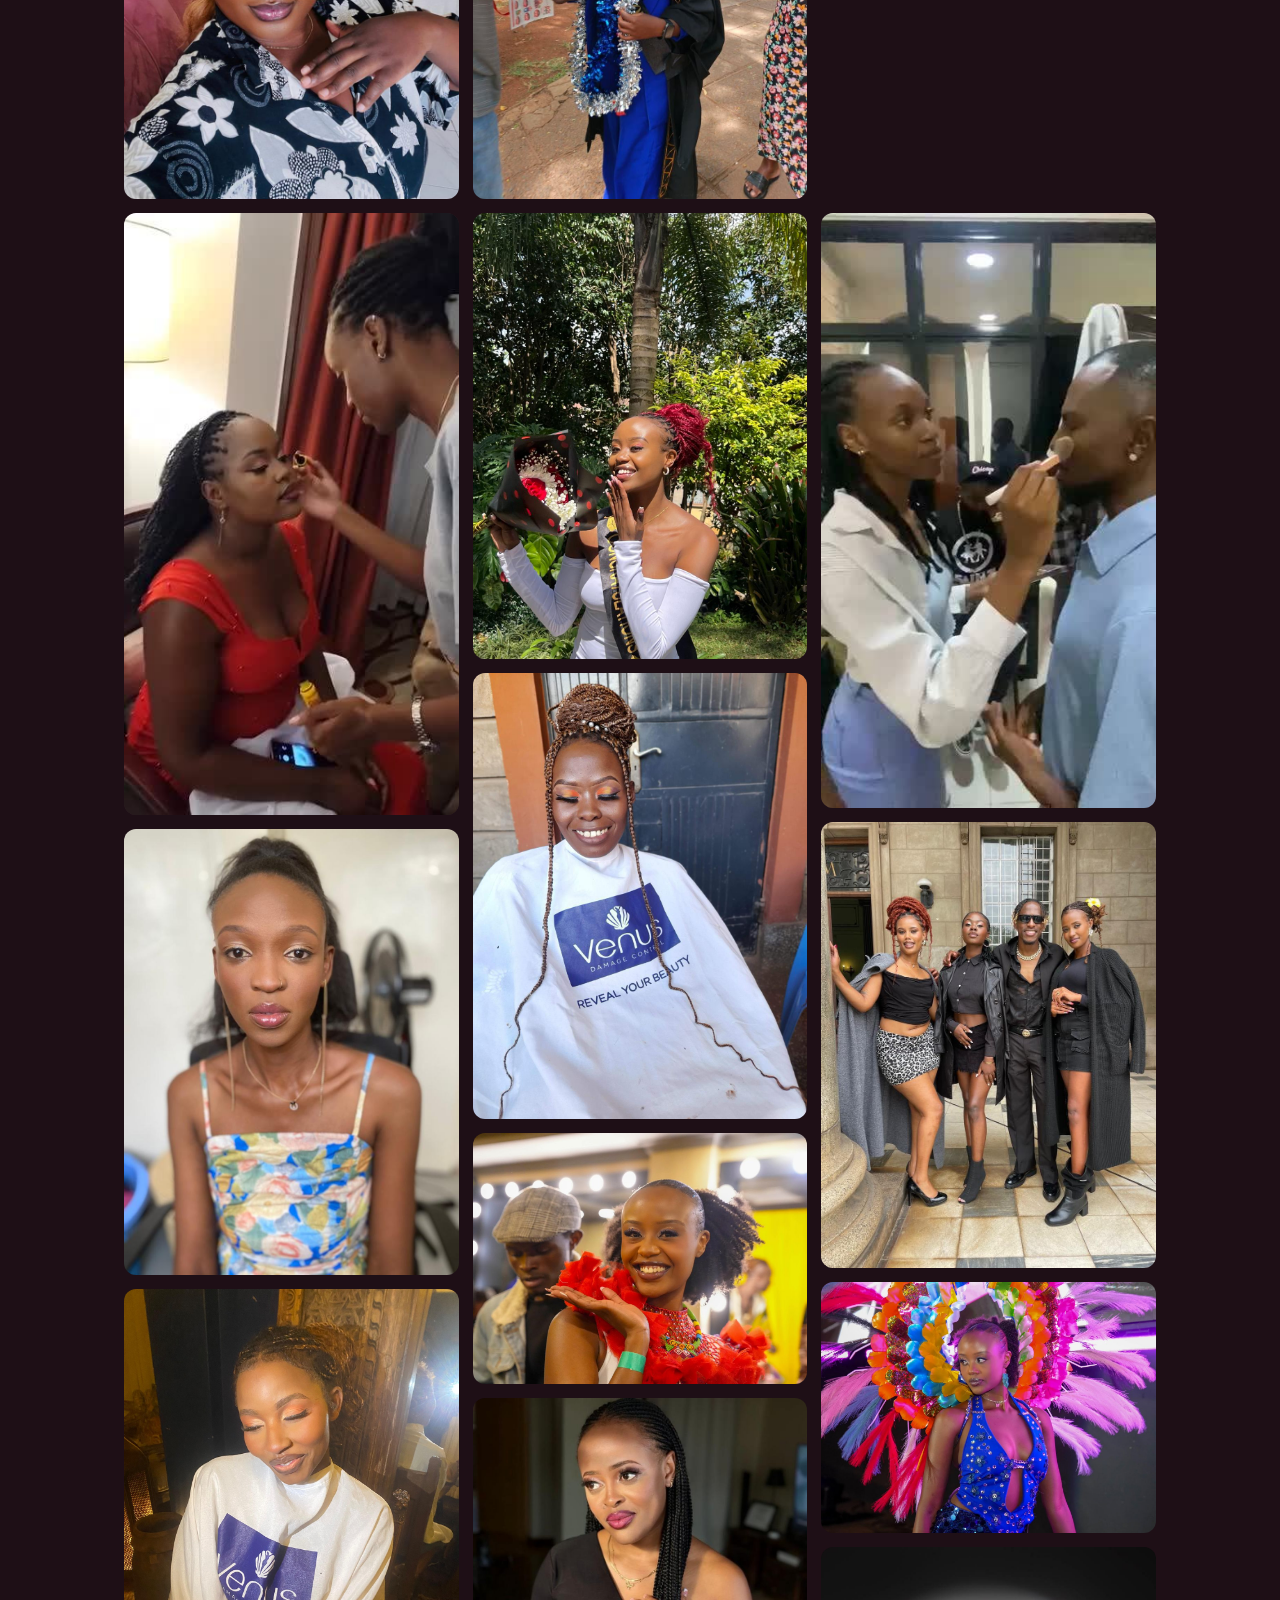
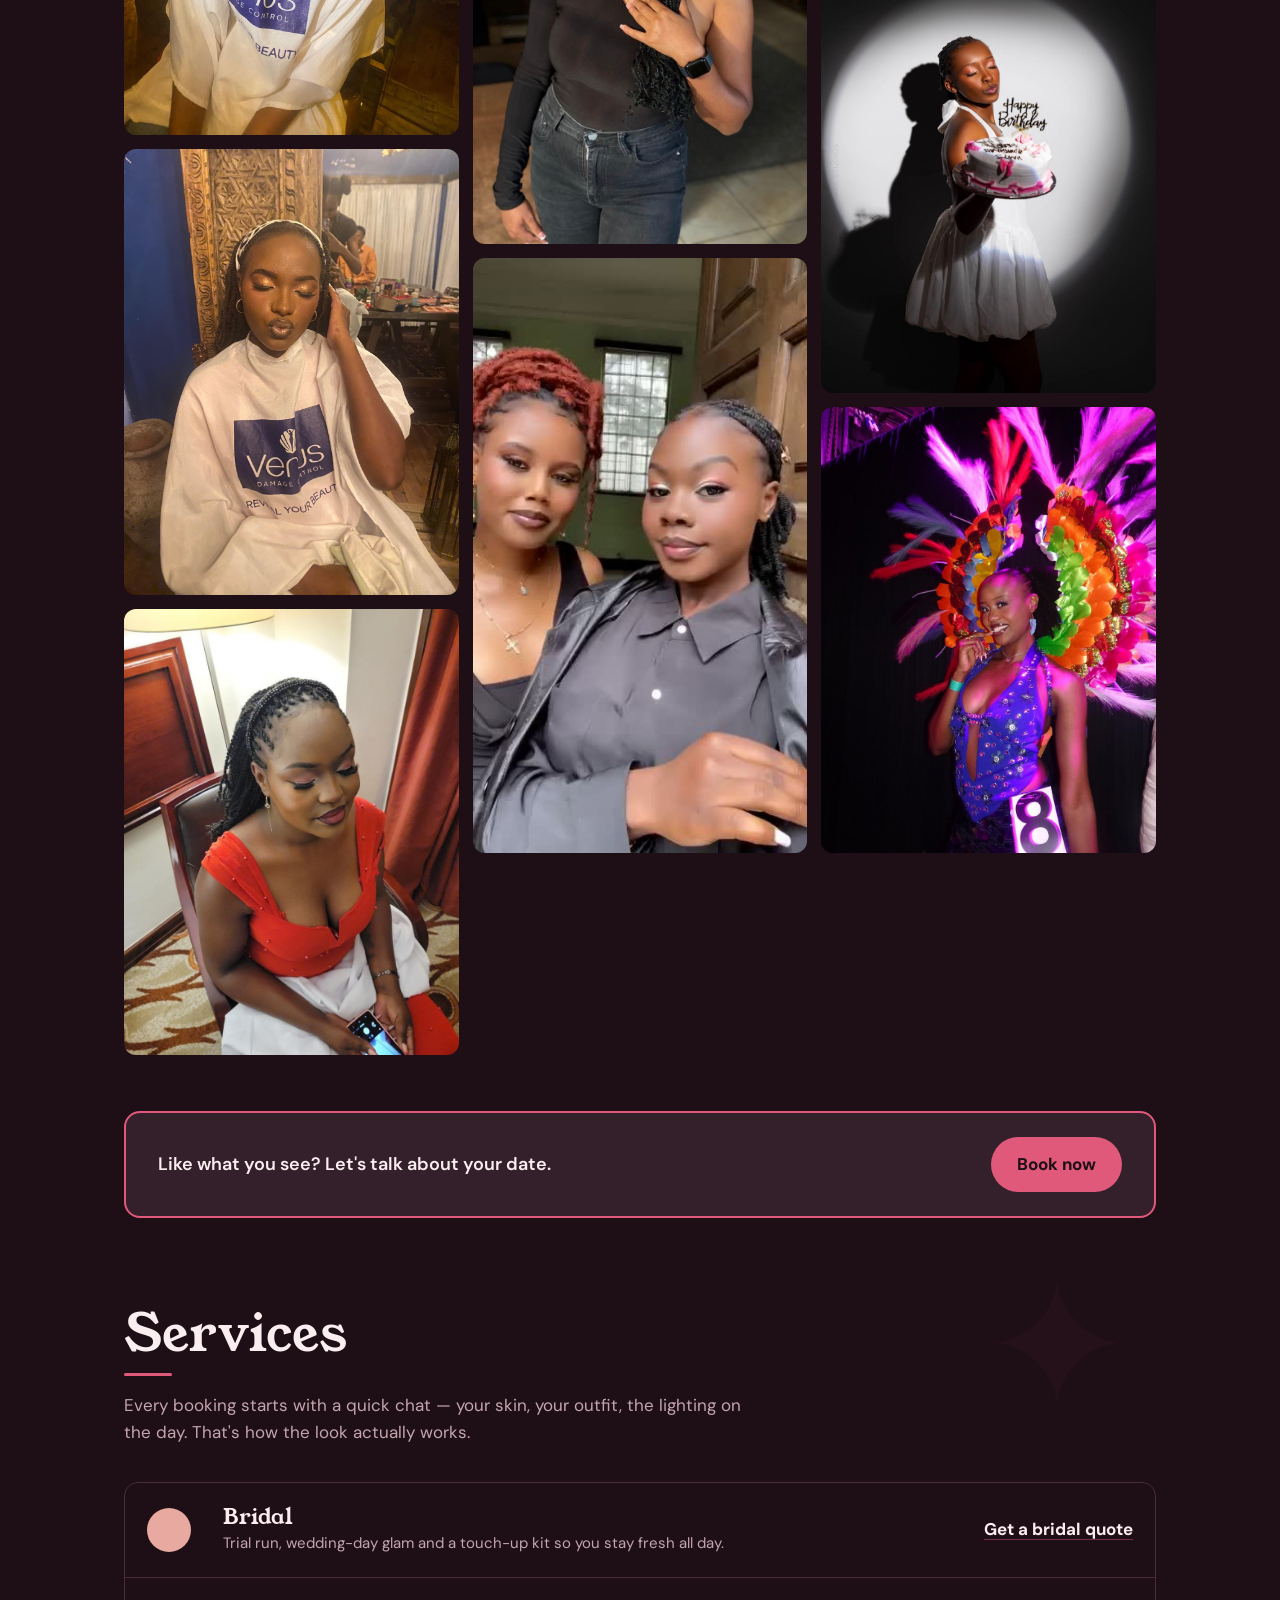
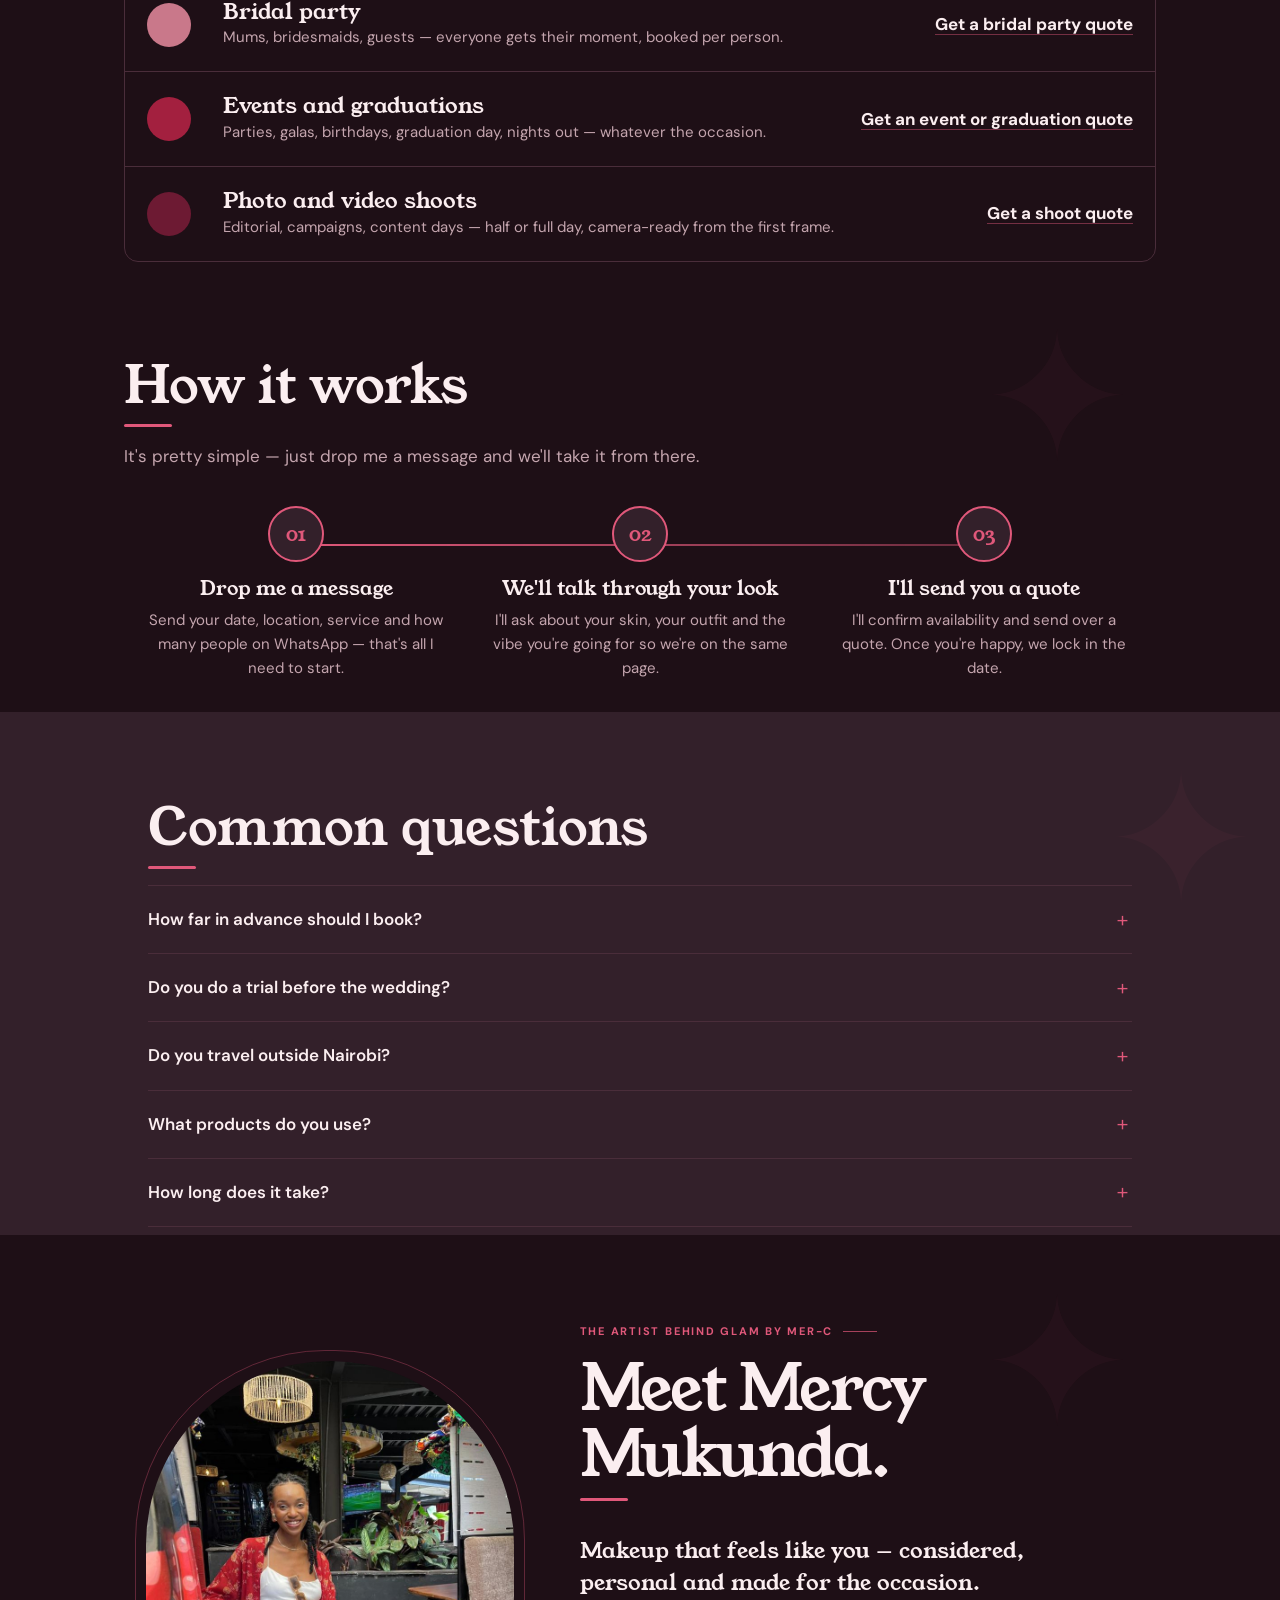
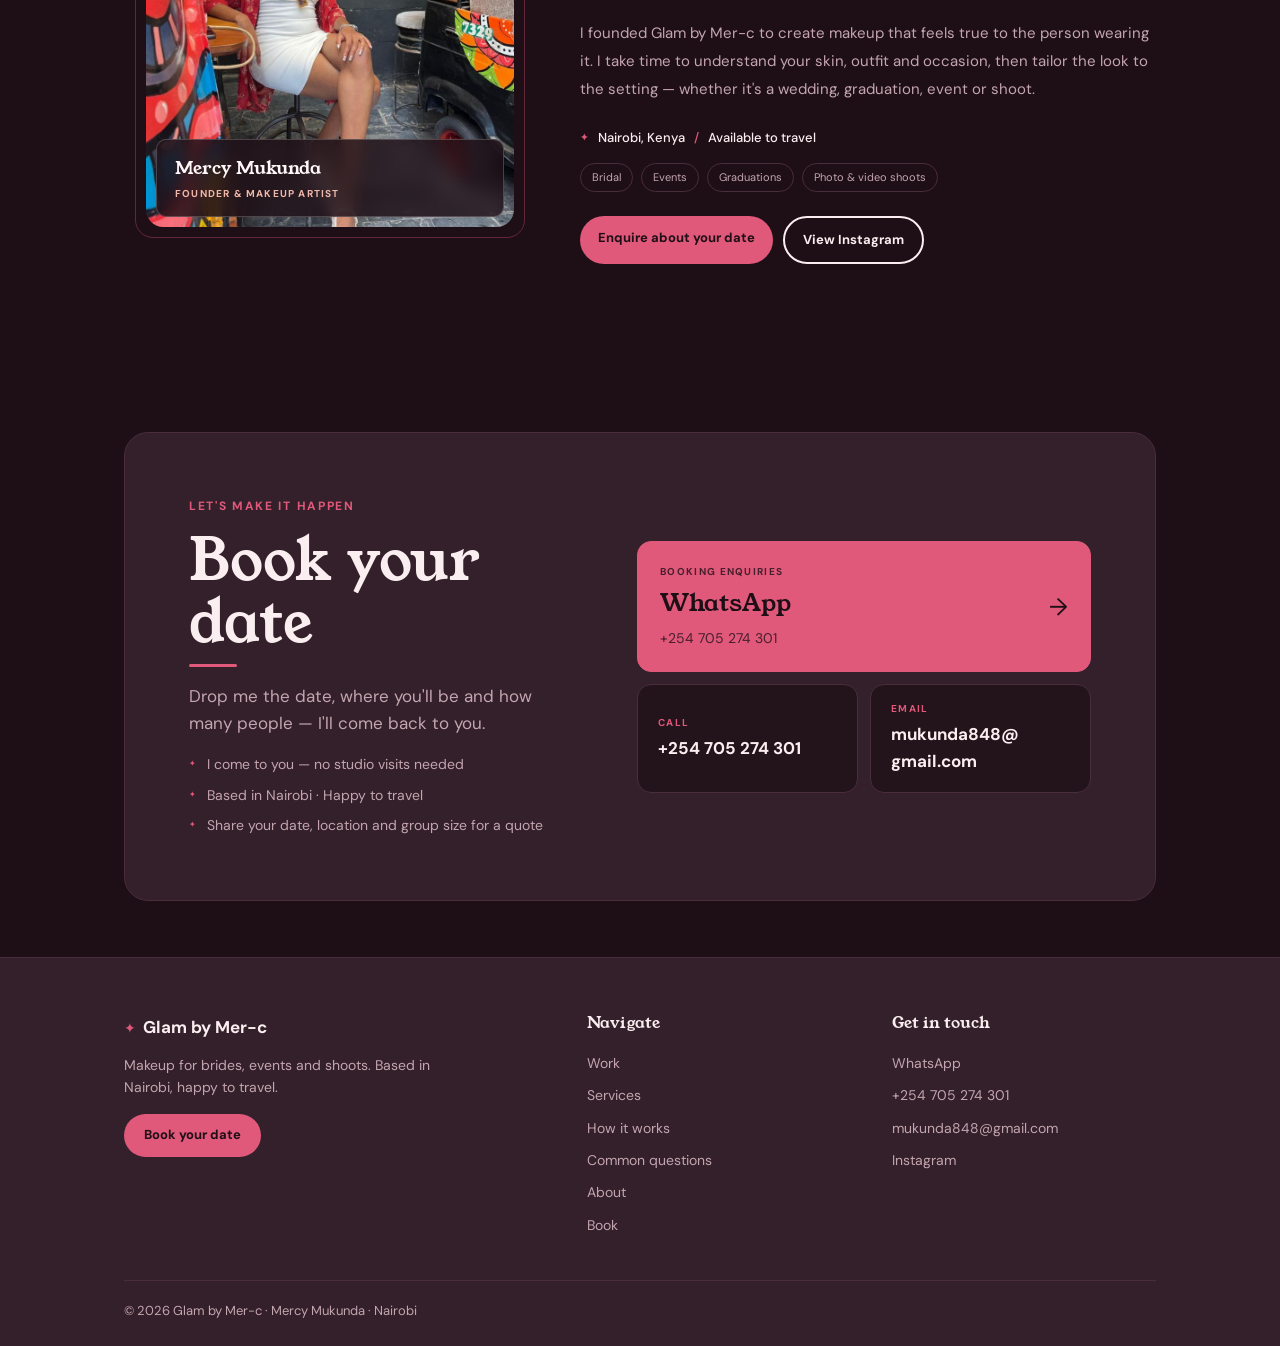
==== commit e82c0994: "Polish gallery viewer and site accessibility Co-authored-by: Copilot <223556219+Copilot@users.norepl" ====
--- a/index.html
+++ b/index.html
@@ -5,26 +5,36 @@
 <meta name="viewport" content="width=device-width, initial-scale=1, viewport-fit=cover">
 <title>Glam by Mer-c</title>
 <meta name="description" content="Mercy does makeup for brides, bridal parties, graduations, events and shoots in Nairobi. Have a look at the work and message her to book your date.">
-<meta name="theme-color" content="#a3203f">
+<meta name="theme-color" content="#1e0f16">
 <meta property="og:type" content="website">
 <meta property="og:title" content="Glam by Mer-c · Makeup Artist">
 <meta property="og:description" content="Makeup for brides, events and photo shoots. See the work and book your date.">
-<meta property="og:image" content="assets/images/rose-event-glam.jpg">
-<script type="application/ld+json">{"@context":"https://schema.org","@type":"HealthAndBeautyBusiness","name":"Glam by Mer-c","telephone":"+254705274301","founder":{"@type":"Person","name":"Mercy Mukunda"},"description":"Freelance makeup artist for weddings, events, graduations and photo shoots.","makesOffer":[{"@type":"Offer","itemOffered":{"@type":"Service","name":"Bridal makeup"}},{"@type":"Offer","itemOffered":{"@type":"Service","name":"Event and graduation makeup"}},{"@type":"Offer","itemOffered":{"@type":"Service","name":"Photo and video shoot makeup"}}]}</script>
-<script src="js/theme.js"></script>
+<meta property="og:url" content="https://glambymerc.com/">
+<meta property="og:image" content="https://glambymerc.com/assets/images/birthday-shoot-glam.jpg">
+<meta property="og:image:width" content="1200">
+<meta property="og:image:height" content="630">
+<meta name="twitter:card" content="summary_large_image">
+<meta name="twitter:title" content="Glam by Mer-c · Makeup Artist">
+<meta name="twitter:description" content="Makeup for brides, events and photo shoots. See the work and book your date.">
+<meta name="twitter:image" content="https://glambymerc.com/assets/images/birthday-shoot-glam.jpg">
+<link rel="canonical" href="https://glambymerc.com/">
+<script type="application/ld+json">{"@context":"https://schema.org","@type":"HealthAndBeautyBusiness","name":"Glam by Mer-c","url":"https://glambymerc.com/","telephone":"+254705274301","image":"https://glambymerc.com/assets/images/birthday-shoot-glam.jpg","founder":{"@type":"Person","name":"Mercy Mukunda"},"description":"Freelance makeup artist for weddings, events, graduations and photo shoots.","address":{"@type":"PostalAddress","addressLocality":"Nairobi","addressCountry":"KE"},"areaServed":"Nairobi","makesOffer":[{"@type":"Offer","itemOffered":{"@type":"Service","name":"Bridal makeup"}},{"@type":"Offer","itemOffered":{"@type":"Service","name":"Event and graduation makeup"}},{"@type":"Offer","itemOffered":{"@type":"Service","name":"Photo and video shoot makeup"}}]}</script>
 <link rel="preconnect" href="https://fonts.googleapis.com">
+<link rel="dns-prefetch" href="https://fonts.googleapis.com">
+<link rel="preload" as="image" href="assets/images/birthday-shoot-glam.jpg">
 <link href="https://fonts.googleapis.com/css2?family=Young+Serif&family=DM+Sans:wght@400;500;700&display=swap" rel="stylesheet">
 <link rel="stylesheet" href="css/style.css">
 <link rel="icon" href="favicon.svg" type="image/svg+xml">
 </head>
 <body>
+<div class="progress-bar" id="progress-bar" aria-hidden="true"></div>
 <a class="skip" href="#main">Skip to content</a>
 
-<nav id="nav">
+<nav id="nav" aria-label="Main navigation">
   <div class="wrap">
     <a class="nav-brand" href="#"><span class="nav-gem" aria-hidden="true">✦</span><b>Glam by Mer-c</b></a>
     <div class="nav-links">
-      <a href="#work">Work</a><a href="#services">Services</a><a href="#about">About</a><a href="#book">Book</a>
+      <a href="#work">Work</a><a href="#services">Services</a><a href="#faq">FAQ</a><a href="#about">About</a><a href="#book">Book</a>
     </div>
     <button class="nav-burger" id="nav-burger" aria-label="Open menu" aria-expanded="false" aria-controls="nav-drawer">
       <span></span><span></span><span></span>
@@ -32,39 +42,29 @@
   </div>
 </nav>
 
-<div class="nav-drawer" id="nav-drawer" aria-hidden="true" inert>
+<div class="nav-drawer" id="nav-drawer" role="dialog" aria-modal="true" aria-label="Site menu" aria-hidden="true" inert>
   <div class="nav-drawer-inner">
     <button class="nav-drawer-close" id="nav-drawer-close" aria-label="Close menu">✕</button>
     <div class="nav-drawer-view" id="nav-menu-main">
       <a href="#work">Work</a>
       <a href="#services">Services</a>
+      <a href="#faq">FAQ</a>
       <a href="#about">About</a>
       <a href="#book">Book</a>
-      <a href="https://www.instagram.com/mercy_mukunda?psln=eHl5anp4bDJoYjN2" target="_blank" rel="noopener">Instagram</a>
-      <button type="button" class="nav-drawer-link nav-theme-open" id="nav-theme-open" aria-controls="nav-theme-view">
-        <span>Theme</span><span aria-hidden="true">→</span>
-      </button>
+      <a href="https://www.instagram.com/mercy_mukunda" target="_blank" rel="noopener">Instagram</a>
       <a class="btn" href="https://wa.me/254705274301?text=Hi%20Mercy%2C%20I%27d%20like%20to%20book%20makeup.%0ADate%3A%20%0APlace%3A%20%0APeople%3A%20" style="margin-top:8px">Book on WhatsApp</a>
     </div>
-    <div class="nav-drawer-view nav-theme-view" id="nav-theme-view" hidden>
-      <button type="button" class="nav-drawer-link nav-theme-back" id="nav-theme-back"><span aria-hidden="true">←</span> Main menu</button>
-      <h2>Theme</h2>
-      <p>Choose how Glam by Mer-c looks on your device.</p>
-      <div class="theme-options" role="group" aria-label="Color theme">
-        <button type="button" class="theme-option" data-theme-choice="light" aria-pressed="false"><span aria-hidden="true">☼</span> Light</button>
-        <button type="button" class="theme-option" data-theme-choice="dark" aria-pressed="false"><span aria-hidden="true">☾</span> Dark</button>
-      </div>
-    </div>
   </div>
 </div>
 <div class="nav-overlay" id="nav-overlay" aria-hidden="true"></div>
 
 <main id="main">
 
-<header class="hero">
+<header class="hero" id="hero">
   <div class="hero-media">
-    <div class="hero-slide is-active"><img data-hero-slide data-m="i1" alt=""></div>
-    <div class="hero-slide"><img data-hero-slide data-m="i0" alt=""></div>
+    <div class="hero-slide is-active"><img src="assets/images/birthday-shoot-glam.jpg" data-hero-slide data-m="i5" alt="" fetchpriority="high" decoding="async" width="1200" height="800"></div>
+    <div class="hero-slide"><img data-hero-slide data-m="i10" alt=""></div>
+    <div class="hero-slide"><img data-hero-slide data-m="i1" alt=""></div>
     <div class="hero-slide"><img data-hero-slide data-m="i2" alt=""></div>
   </div>
   <div class="hero-shade"></div>
@@ -101,24 +101,29 @@
     <figcaption><span>03 · The detail</span><strong>A little color, made yours</strong></figcaption>
   </figure>
 </div>
-<div class="lookbook-palette" aria-label="The Mer-c look color palette">
-  <span>Warm nude</span><span>Soft rose</span><span>Golden glow</span><span>Berry</span>
+<div class="lookbook-palette" role="list" aria-label="The Mer-c look color palette">
+  <span role="listitem">Warm nude</span><span role="listitem">Soft rose</span><span role="listitem">Golden glow</span><span role="listitem">Berry</span>
 </div>
 </section>
 
 <section id="before-after" class="before-after">
 <span class="section-gem" aria-hidden="true">✦</span>
 <h2 class="rv" data-rv="up">Before &amp; after</h2>
-<p class="lede rv" data-rv="up">The finished glam, side by side.</p>
-<div class="before-after-grid rv" data-rv="up">
-  <figure class="before-after-card">
-    <img src="assets/images/makeup-before.jpg" alt="Client before makeup application" loading="lazy">
-    <figcaption>Before</figcaption>
-  </figure>
-  <figure class="before-after-card">
-    <img src="assets/images/makeup-after.jpg" alt="Client after makeup application" loading="lazy">
-    <figcaption>After</figcaption>
-  </figure>
+<p class="lede rv" data-rv="up">Drag the slider to reveal the transformation.</p>
+<div class="ba-slider rv" data-rv="up" role="img" aria-label="Before and after makeup comparison">
+  <div class="ba-after">
+    <img src="assets/images/makeup-after.jpg" alt="After makeup application" loading="lazy" draggable="false">
+    <span class="ba-label ba-label-after" aria-hidden="true">After</span>
+  </div>
+  <div class="ba-before">
+    <img src="assets/images/makeup-before.jpg" alt="Before makeup application" loading="lazy" draggable="false">
+    <span class="ba-label ba-label-before" aria-hidden="true">Before</span>
+  </div>
+  <div class="ba-handle" role="slider" aria-label="Before and after divider" aria-valuemin="0" aria-valuemax="100" aria-valuenow="50" tabindex="0">
+    <div class="ba-line"></div>
+    <div class="ba-grip" aria-hidden="true"></div>
+    <div class="ba-hint" aria-hidden="true"><span>Drag to reveal</span></div>
+  </div>
 </div>
 </section>
 
@@ -128,6 +133,7 @@
 <div class="tabs rv" data-rv="up" role="group" aria-label="Filter work">
 <button aria-pressed="true" data-f="all">All</button><button aria-pressed="false" data-f="Bridal">Bridal</button><button aria-pressed="false" data-f="Events">Events</button><button aria-pressed="false" data-f="Shoots">Shoots</button><button aria-pressed="false" data-f="Graduation">Graduation</button><button aria-pressed="false" data-f="Reels">Reels</button>
 </div>
+<p class="sr-only" id="work-results" role="status" aria-live="polite" aria-atomic="true"></p>
 <div class="mas" id="mas"></div>
 </section>
 
@@ -148,28 +154,6 @@
 </div>
 </section>
 
-<section id="testimonials" class="sect-tinted">
-<span class="section-gem" aria-hidden="true">✦</span>
-<h2 class="rv" data-rv="up">What clients say</h2>
-<div class="reviews rv" data-rv="up">
-  <figure class="review">
-    <div class="review-stars" aria-label="5 stars">★★★★★</div>
-    <blockquote>She did my makeup for my graduation and I genuinely couldn't stop looking at myself. It lasted the whole day — photos, dinner, everything. I'll be back for every event from now on.</blockquote>
-    <figcaption>Amina W. <span>· Graduation</span></figcaption>
-  </figure>
-  <figure class="review">
-    <div class="review-stars" aria-label="5 stars">★★★★★</div>
-    <blockquote>Mercy did my bridal makeup and I was so nervous going in, but she made me feel so comfortable. She listened to exactly what I wanted and delivered something even better. My photos are stunning.</blockquote>
-    <figcaption>Cynthia M. <span>· Bridal</span></figcaption>
-  </figure>
-  <figure class="review">
-    <div class="review-stars" aria-label="5 stars">★★★★★</div>
-    <blockquote>Booked her for a shoot and she was so professional — knew exactly what works on camera. The whole team loved the looks. Will definitely work with her again.</blockquote>
-    <figcaption>Tasha K. <span>· Photo shoot</span></figcaption>
-  </figure>
-</div>
-</section>
-
 <section id="booking-steps">
 <span class="section-gem" aria-hidden="true">✦</span>
 <h2 class="rv" data-rv="up">How it works</h2>
@@ -186,24 +170,24 @@
 <h2 class="rv" data-rv="up">Common questions</h2>
 <dl class="faq rv" data-rv="up">
   <div class="faq-item">
-    <dt><button aria-expanded="false">How far in advance should I book?</button></dt>
-    <dd hidden>For weddings, at least 2–3 months ahead is ideal — weekends fill up fast. For events and shoots, a few weeks is usually fine, but the sooner the better.</dd>
-  </div>
-  <div class="faq-item">
-    <dt><button aria-expanded="false">Do you do a trial before the wedding?</button></dt>
-    <dd hidden>Yes, and I always recommend it. The trial is where we figure out your exact look, test how your skin holds the products and make sure you're completely happy before the big day.</dd>
-  </div>
-  <div class="faq-item">
-    <dt><button aria-expanded="false">Do you travel outside Nairobi?</button></dt>
-    <dd hidden>Yes — I'm happy to travel for weddings and shoots. Travel costs are added to the quote depending on the location. Just mention it when you message me.</dd>
-  </div>
-  <div class="faq-item">
-    <dt><button aria-expanded="false">What products do you use?</button></dt>
-    <dd hidden>I use a mix of professional brands chosen for longevity and how they photograph. If you have any skin sensitivities or allergies, just let me know beforehand and I'll work around them.</dd>
-  </div>
-  <div class="faq-item">
-    <dt><button aria-expanded="false">How long does it take?</button></dt>
-    <dd hidden>A full glam look takes about 1.5–2 hours. For bridal parties I'll give you a full schedule once I know the number of people and your start time.</dd>
+    <dt><button aria-expanded="false" aria-controls="faq-answer-1">How far in advance should I book?</button></dt>
+    <dd id="faq-answer-1" hidden>For weddings, at least 2–3 months ahead is ideal — weekends fill up fast. For events and shoots, a few weeks is usually fine, but the sooner the better.</dd>
+  </div>
+  <div class="faq-item">
+    <dt><button aria-expanded="false" aria-controls="faq-answer-2">Do you do a trial before the wedding?</button></dt>
+    <dd id="faq-answer-2" hidden>Yes, and I always recommend it. The trial is where we figure out your exact look, test how your skin holds the products and make sure you're completely happy before the big day.</dd>
+  </div>
+  <div class="faq-item">
+    <dt><button aria-expanded="false" aria-controls="faq-answer-3">Do you travel outside Nairobi?</button></dt>
+    <dd id="faq-answer-3" hidden>Yes — I'm happy to travel for weddings and shoots. Travel costs are added to the quote depending on the location. Just mention it when you message me.</dd>
+  </div>
+  <div class="faq-item">
+    <dt><button aria-expanded="false" aria-controls="faq-answer-4">What products do you use?</button></dt>
+    <dd id="faq-answer-4" hidden>I use a mix of professional brands chosen for longevity and how they photograph. If you have any skin sensitivities or allergies, just let me know beforehand and I'll work around them.</dd>
+  </div>
+  <div class="faq-item">
+    <dt><button aria-expanded="false" aria-controls="faq-answer-5">How long does it take?</button></dt>
+    <dd id="faq-answer-5" hidden>A full glam look takes about 1.5–2 hours. For bridal parties I'll give you a full schedule once I know the number of people and your start time.</dd>
   </div>
 </dl>
 </section>
@@ -211,22 +195,26 @@
 <section id="about">
 <span class="section-gem" aria-hidden="true">✦</span>
 <div class="about">
-<div class="arch rv" data-rv="left"><img data-m="i7" alt="Mercy Mukunda, founder and makeup artist at Glam by Mer-c"></div>
-<div class="rv" data-rv="right">
-<h2>Hi, I'm Mercy.</h2>
-<p style="margin:8px 0 0;font-weight:700;color:var(--berry)">Mercy Mukunda — founder, makeup artist</p>
-<ul class="stats" aria-label="At a glance">
-  <li><strong>3+</strong><span>Years</span></li>
-  <li><strong>50+</strong><span>Happy clients</span></li>
-  <li><strong>4</strong><span>Services</span></li>
-  <li><strong>Nairobi</strong><span>& travel</span></li>
-</ul>
-<p class="lede">I started Glam by Mer-c because I genuinely love making people feel good in their skin. I do makeup for brides, bridal parties, graduations, events and shoots — and before any of that, I just want to know you. Your skin, your outfit, the lighting on the day. That's what makes the difference between a look that photographs well and one that actually feels like you.</p>
-<p class="lede">Just message me on WhatsApp or send an email with your date, where you'll be and how many people — I'll get back to you quickly.</p>
+<figure class="about-portrait arch rv" data-rv="left">
+  <img data-m="i7" alt="Mercy Mukunda, founder and makeup artist at Glam by Mer-c">
+  <figcaption><strong>Mercy Mukunda</strong><span>Founder &amp; Makeup Artist</span></figcaption>
+</figure>
+<div class="about-copy rv" data-rv="right">
+<p class="about-eyebrow">The artist behind Glam by Mer-c</p>
+<h2>Meet Mercy<br>Mukunda<span aria-hidden="true">.</span></h2>
+<p class="about-lead">Makeup that feels like you — considered, personal and made for the occasion.</p>
+<div class="about-story">
+  <p>I founded Glam by Mer-c to create makeup that feels true to the person wearing it. I take time to understand your skin, outfit and occasion, then tailor the look to the setting — whether it's a wedding, graduation, event or shoot.</p>
+</div>
+<div class="about-meta">
+  <p class="about-location"><span aria-hidden="true">✦</span> Nairobi, Kenya <span class="about-meta-divider" aria-hidden="true">/</span> Available to travel</p>
+  <div class="about-specialties" aria-label="Makeup services">
+    <span>Bridal</span><span>Events</span><span>Graduations</span><span>Photo &amp; video shoots</span>
+  </div>
+</div>
 <div class="cta">
-<a class="btn" href="#book">Get in touch</a>
-<a class="btn alt" href="mailto:mukunda848@gmail.com">Email me</a>
-<a class="btn alt" href="https://www.instagram.com/mercy_mukunda?psln=eHl5anp4bDJoYjN2" target="_blank" rel="noopener">Follow on Instagram</a>
+<a class="btn" href="#book">Enquire about your date</a>
+<a class="btn alt" href="https://www.instagram.com/mercy_mukunda" target="_blank" rel="noopener">View Instagram</a>
 </div>
 </div>
 </div>
@@ -240,25 +228,26 @@
     <p>Drop me the date, where you'll be and how many people — I'll come back to you.</p>
     <ul class="contact-perks">
       <li>I come to you — no studio visits needed</li>
-      <li>I reply to all messages within 24 hours</li>
       <li>Based in Nairobi · Happy to travel</li>
+      <li>Share your date, location and group size for a quote</li>
     </ul>
   </div>
   <div class="contact-options">
     <a class="contact-option contact-primary" href="https://wa.me/254705274301?text=Hi%20Mercy%2C%20I%27d%20like%20to%20book%20makeup.%0ADate%3A%20%0APlace%3A%20%0APeople%3A%20">
-      <span class="contact-label">Fastest response</span>
+      <span class="contact-label">Booking enquiries</span>
       <strong>WhatsApp</strong>
       <span class="contact-value">+254 705 274 301</span>
       <span class="contact-arrow" aria-hidden="true">→</span>
     </a>
     <div class="contact-secondary">
-      <a class="contact-option" href="tel:+254705274301">
+      <a class="contact-option contact-copy" href="tel:+254705274301" data-copy="+254705274301" aria-label="Call +254 705 274 301">
         <span class="contact-label">Call</span>
         <strong>+254 705 274 301</strong>
+        <span class="copy-hint" aria-hidden="true">Tap to copy</span>
       </a>
       <a class="contact-option" href="mailto:mukunda848@gmail.com">
         <span class="contact-label">Email</span>
-        <strong>mukunda848@gmail.com</strong>
+        <strong>mukunda848@<wbr>gmail.com</strong>
       </a>
     </div>
   </div>
@@ -273,31 +262,34 @@
       <div class="footer-brand">
         <a class="nav-brand" href="#"><span class="nav-gem" aria-hidden="true">✦</span><b>Glam by Mer-c</b></a>
         <p>Makeup for brides, events and shoots. Based in Nairobi, happy to travel.</p>
+        <a class="btn footer-cta" href="#book">Book your date</a>
       </div>
       <nav class="footer-nav" aria-label="Footer navigation">
         <h3>Navigate</h3>
         <a href="#work">Work</a>
         <a href="#services">Services</a>
         <a href="#booking-steps">How it works</a>
+        <a href="#faq">Common questions</a>
         <a href="#about">About</a>
         <a href="#book">Book</a>
       </nav>
-      <div class="footer-contact">
+      <address class="footer-contact">
         <h3>Get in touch</h3>
         <a href="https://wa.me/254705274301">WhatsApp</a>
+        <a href="tel:+254705274301">+254 705 274 301</a>
         <a href="mailto:mukunda848@gmail.com">mukunda848@gmail.com</a>
-        <a href="https://www.instagram.com/mercy_mukunda?psln=eHl5anp4bDJoYjN2" target="_blank" rel="noopener">Instagram</a>
-      </div>
+        <a href="https://www.instagram.com/mercy_mukunda" target="_blank" rel="noopener">Instagram</a>
+      </address>
     </div>
     <div class="footer-bottom">
-      <span>© 2026 Glam by Mer-c · Mercy Mukunda · Nairobi</span>
+      <span>© <span id="footer-year">2025</span> Glam by Mer-c · Mercy Mukunda · Nairobi</span>
     </div>
   </div>
 </footer>
 
 <a class="wa" href="https://wa.me/254705274301?text=Hi%20Mercy%2C%20I%27d%20like%20to%20book%20makeup.%0ADate%3A%20%0APlace%3A%20%0APeople%3A%20" aria-label="Book on WhatsApp">Book on WhatsApp</a>
-<button class="scroll-top" id="scroll-top" aria-label="Back to top" hidden>↑</button>
-<div class="lb" id="lb" role="dialog" aria-modal="true" aria-label="Enlarged media" aria-hidden="true" inert><button id="x">Close</button><div id="lbm"></div></div>
+<button class="scroll-top" id="scroll-top" aria-label="Back to top" hidden><span aria-hidden="true">↑</span></button>
+<div class="lb" id="lb" role="dialog" aria-modal="true" aria-label="Enlarged media" aria-hidden="true" inert><button id="lb-close" type="button" aria-label="Close enlarged media"><svg viewBox="0 0 24 24" aria-hidden="true" focusable="false"><path d="M6.5 6.5 17.5 17.5M17.5 6.5 6.5 17.5"/></svg></button><div id="lbm"></div></div>
 
 <script src="js/main.js" defer></script>
 </body>
--- a/css/style.css
+++ b/css/style.css
@@ -1,9 +1,6 @@
-:root{--bg:#fff7f8;--ink:#2a1620;--mute:#6e5560;--blush:#f6dde0;--berry:#a3203f;--on-berry:#fff7f8;--line:#e8cfd3;--s1:#e8a9a0;--s2:#c9788a;--s3:#a3203f;--s4:#6d1a33;--s5:#c99a7c;
-box-sizing:border-box;padding-top:env(safe-area-inset-top,0px);padding-bottom:env(safe-area-inset-bottom,0px);color-scheme:light}
-@media (prefers-color-scheme:dark){:root:not([data-theme="light"]){--bg:#1e0f16;--ink:#fbeef0;--mute:#c4a5ae;--blush:#33202a;--berry:#e0587a;--on-berry:#1e0f16;--line:#4a2d3a;color-scheme:dark}}
-:root[data-theme="dark"]{--bg:#1e0f16;--ink:#fbeef0;--mute:#c4a5ae;--blush:#33202a;--berry:#e0587a;--on-berry:#1e0f16;--line:#4a2d3a;color-scheme:dark}
-:root[data-theme="light"]{color-scheme:light}
-html{scroll-padding-top:calc(env(safe-area-inset-top,0px) + 70px);scroll-behavior:smooth;background:var(--bg)}
+:root{--bg:#1e0f16;--ink:#fbeef0;--mute:#c4a5ae;--blush:#33202a;--berry:#e0587a;--on-berry:#1e0f16;--line:#4a2d3a;--s1:#e8a9a0;--s2:#c9788a;--s3:#a3203f;--s4:#6d1a33;--s5:#c99a7c;
+box-sizing:border-box;padding-top:env(safe-area-inset-top,0px);padding-bottom:env(safe-area-inset-bottom,0px);color-scheme:dark}
+html{scroll-padding-top:calc(env(safe-area-inset-top,0px) + 70px);scroll-behavior:smooth;overflow-x:clip;background:var(--bg)}
 *{box-sizing:border-box}
 body{margin:0;background:transparent;color:var(--ink);font:400 17px/1.6 "DM Sans",system-ui,sans-serif;overflow-x:hidden;isolation:isolate}
 body::after{content:"";position:fixed;inset:0;z-index:-1;pointer-events:none;background:var(--bg)}
@@ -26,6 +23,7 @@
 .nav-links a{margin-left:20px;text-decoration:none;font-weight:500;font-size:15px;background:linear-gradient(var(--berry),var(--berry)) 0 100%/0 2px no-repeat;transition:background-size .3s;padding-bottom:2px;display:inline-block;padding:10px 4px 8px}
 .nav-links a:hover{background-size:100% 2px}
 .nav-links a.active{background-size:100% 2px}
+.nav-links a.active{background-size:100% 2px}
 
 /* Hamburger */
 .nav-burger{display:none;flex-direction:column;justify-content:center;gap:5px;width:40px;height:40px;padding:8px;background:none;border:none;cursor:pointer;border-radius:8px}
@@ -40,17 +38,9 @@
 .nav-drawer.is-open{transform:none}
 .nav-drawer-inner{display:flex;flex-direction:column;gap:4px;padding-top:48px}
 .nav-drawer-view{display:flex;flex-direction:column;gap:4px}
-.nav-drawer-view[hidden]{display:none}
-.nav-drawer-inner a,.nav-drawer-link{font-size:22px;font-family:"Young Serif",Georgia,serif;text-decoration:none;padding:12px 0;border:0;border-bottom:1px solid var(--line);background:none;color:var(--ink);transition:color .2s}
-.nav-drawer-inner a:hover,.nav-drawer-link:hover{color:var(--berry)}
+.nav-drawer-inner a{font-size:22px;font-family:"Young Serif",Georgia,serif;text-decoration:none;padding:12px 0;border:0;border-bottom:1px solid var(--line);background:none;color:var(--ink);transition:color .2s}
+.nav-drawer-inner a:hover{color:var(--berry)}
 .nav-drawer-inner .btn{text-align:center;margin-top:16px}
-.nav-drawer-link{display:flex;align-items:center;justify-content:space-between;width:100%;text-align:left;cursor:pointer}
-.nav-theme-view h2{margin:22px 0 0;font-size:32px}
-.nav-theme-view>p{margin:4px 0 12px;color:var(--mute);font-size:14px}
-.theme-options{display:grid;grid-template-columns:1fr 1fr;gap:8px}
-.theme-option{display:flex;align-items:center;justify-content:center;gap:8px;min-height:44px;padding:8px 12px;border:1px solid var(--line);border-radius:999px;background:transparent;color:var(--ink);font:inherit;font-size:14px;font-weight:600;cursor:pointer;transition:background .2s,color .2s,border-color .2s}
-.theme-option[aria-pressed="true"]{background:var(--ink);border-color:var(--ink);color:var(--bg)}
-.theme-option:focus-visible{outline-offset:2px}
 .nav-drawer-close{position:absolute;top:16px;right:16px;background:none;border:none;font-size:20px;cursor:pointer;color:var(--ink);padding:8px;border-radius:8px;line-height:1}
 .nav-overlay{position:fixed;inset:0;z-index:35;background:rgba(20,8,14,.5);opacity:0;pointer-events:none;transition:opacity .35s}
 .nav-overlay.is-open{opacity:1;pointer-events:auto}
@@ -60,9 +50,11 @@
 .hero::after{content:"";position:absolute;z-index:1;inset:auto 0 0;height:clamp(32px,5vw,56px);background:linear-gradient(180deg,transparent,var(--bg));pointer-events:none}
 .hero-media,.hero-shade{position:absolute;inset:0}
 .hero-media{left:43%;-webkit-mask-image:linear-gradient(90deg,transparent 0%,#000 22%,#000 100%);mask-image:linear-gradient(90deg,transparent 0%,#000 22%,#000 100%)}
-.hero-media img{width:100%;height:100%;object-fit:cover;object-position:center 10%}
+.hero-media img{width:100%;height:100%;object-fit:cover;object-position:50% 18%}
 .hero-media .hero-slide{position:absolute;inset:0;opacity:0;transform:scale(1.035);transition:opacity 1.5s ease,transform 8s cubic-bezier(.2,.7,.2,1)}
 .hero-media .hero-slide.is-active{opacity:1;transform:scale(1)}
+.hero-slide-caption{position:absolute;right:clamp(16px,3vw,40px);bottom:clamp(24px,4vw,48px);display:flex;flex-direction:column;gap:3px;max-width:min(38vw,320px);padding:10px 14px;border:1px solid rgba(255,247,248,.24);border-radius:10px;background:rgba(30,15,22,.72);color:#fff7f8;font-size:10px;font-weight:600;letter-spacing:.08em;line-height:1.4;text-align:left;text-shadow:0 1px 3px rgba(0,0,0,.4)}
+.hero-slide-caption strong{font-size:13px;font-weight:700;letter-spacing:0}
 .hero-shade{background:linear-gradient(90deg,#1e0f16 0%,rgba(30,15,22,.98) 34%,rgba(30,15,22,.8) 49%,rgba(30,15,22,.16) 76%,rgba(30,15,22,.08) 100%),linear-gradient(0deg,rgba(30,15,22,.3),transparent 58%)}
 .hero-copy.wrap{position:relative;z-index:2;width:100%;min-height:100%;display:flex;flex-direction:column;align-items:flex-start;justify-content:flex-end;padding:96px 24px 58px}
 .hero-copy.wrap>*{max-width:min(58%,680px)}
@@ -109,17 +101,31 @@
 .lookbook-palette span:nth-child(3){--swatch:#e8a9a0}
 .lookbook-palette span:nth-child(4){--swatch:#a3203f}
 
-/* Before and after */
+/* Before and after slider */
 .before-after{padding-top:72px}
 .before-after .lede{margin-bottom:28px}
-.before-after-grid{display:grid;grid-template-columns:repeat(2,minmax(0,1fr));gap:16px}
-.before-after-card{position:relative;aspect-ratio:3/4;min-width:0;margin:0;overflow:hidden;border:1px solid var(--line);border-radius:16px;background:var(--blush)}
-.before-after-card img{width:100%;height:100%;object-fit:cover}
-.before-after-card figcaption{position:absolute;top:14px;left:14px;padding:7px 13px;border-radius:999px;background:rgba(30,15,22,.76);color:#fff7f8;font-size:11px;font-weight:700;letter-spacing:.14em;text-transform:uppercase}
+.ba-slider{position:relative;width:100%;max-width:560px;aspect-ratio:3/4;overflow:hidden;border-radius:20px;border:1px solid var(--line);background:var(--blush);cursor:col-resize;user-select:none;-webkit-user-select:none;touch-action:pan-y;box-shadow:0 24px 64px rgba(0,0,0,.35)}
+.ba-after,.ba-before{position:absolute;inset:0}
+.ba-after img,.ba-before img{width:100%;height:100%;object-fit:cover;display:block;pointer-events:none}
+.ba-before{clip-path:inset(0 20% 0 0)}
+.ba-label{position:absolute;top:18px;padding:7px 16px;border-radius:999px;background:rgba(20,8,14,.72);backdrop-filter:blur(8px);-webkit-backdrop-filter:blur(8px);border:1px solid rgba(255,247,248,.12);color:#fff7f8;font-size:10px;font-weight:700;letter-spacing:.16em;text-transform:uppercase;pointer-events:none;transition:opacity .3s}
+.ba-label-after{right:18px}
+.ba-label-before{left:18px}
+.ba-handle{position:absolute;inset:0 auto 0 80%;width:0;display:flex;flex-direction:column;align-items:center;justify-content:center;z-index:2}
+.ba-line{position:absolute;inset:0 auto;width:2px;background:rgba(255,247,248,.95);transform:translateX(-50%);pointer-events:none;box-shadow:0 0 12px rgba(0,0,0,.5),0 0 2px rgba(255,247,248,.6)}
+.ba-grip{display:none}
+.ba-hint{position:absolute;transform:translateX(-50%);white-space:nowrap;pointer-events:none;transition:opacity .4s}
+.ba-hint span{display:flex;align-items:center;gap:8px;padding:9px 18px;border-radius:999px;background:rgba(20,8,14,.78);backdrop-filter:blur(10px);-webkit-backdrop-filter:blur(10px);border:1px solid rgba(255,247,248,.18);color:#fff7f8;font-size:11px;font-weight:700;letter-spacing:.12em;text-transform:uppercase;box-shadow:0 4px 16px rgba(0,0,0,.35)}
+.ba-hint span::before,.ba-hint span::after{content:"‹";font-size:14px;color:var(--berry);font-weight:700;display:inline-block}
+.ba-hint span::after{content:"›"}
+@keyframes ba-shimmer{0%,100%{background-position:200% center}50%{background-position:-200% center}}
+.ba-hint span{background:linear-gradient(90deg,rgba(20,8,14,.78) 0%,rgba(20,8,14,.78) 35%,rgba(224,88,122,.55) 50%,rgba(20,8,14,.78) 65%,rgba(20,8,14,.78) 100%) rgba(20,8,14,.78);background-size:300% 100%;animation:ba-shimmer 2.4s ease-in-out infinite}
+.ba-hint.is-hidden{opacity:0;pointer-events:none}
+@keyframes ba-breathe{0%,100%{left:50%}40%{left:36%}70%{left:56%}}
 
 /* Sections */
 section{padding:88px 0 8px;position:relative}
-.sect-tinted{background:var(--blush);margin:0 -24px;padding-left:24px;padding-right:24px}
+.sect-tinted{background:var(--blush);width:100vw;margin-left:calc(50% - 50vw);padding-left:calc(50vw - 50% + 24px);padding-right:calc(50vw - 50% + 24px)}
 section h2{font-size:clamp(32px,5vw,52px);margin-bottom:16px;position:relative;display:inline-block}
 section h2::after{content:"";display:block;width:48px;height:3px;background:var(--berry);border-radius:999px;margin-top:10px}
 .section-gem{position:absolute;top:40px;right:24px;font-size:clamp(120px,14vw,200px);color:var(--berry);opacity:.04;pointer-events:none;user-select:none;line-height:1;font-family:"Young Serif",Georgia,serif;z-index:0}
@@ -128,22 +134,25 @@
 .tabs button{font:inherit;font-weight:500;padding:8px 18px;border-radius:999px;border:1.5px solid var(--line);background:none;color:var(--ink);cursor:pointer;transition:background .25s,color .25s,transform .2s}
 .tabs button:hover{transform:translateY(-2px)}
 .tabs button[aria-pressed="true"]{background:var(--ink);color:var(--bg);border-color:var(--ink)}
+.tab-count{display:inline-flex;align-items:center;justify-content:center;min-width:18px;height:18px;padding:0 5px;border-radius:999px;background:color-mix(in srgb,var(--berry) 22%,transparent);color:var(--berry);font-size:11px;font-weight:700;margin-left:4px;vertical-align:middle}
+.tabs button[aria-pressed="true"] .tab-count{background:color-mix(in srgb,var(--bg) 22%,transparent);color:var(--bg)}
 
 /* Gallery */
 .mas{columns:3 230px;column-gap:14px}
-.it{break-inside:avoid;margin:0 0 14px;position:relative;border-radius:12px;overflow:hidden;cursor:zoom-in;background:var(--blush);border:0;padding:0;width:100%;display:block}
-.it[hidden]{display:none}
+.it{break-inside:avoid;margin:0 0 14px;position:relative;border-radius:12px;overflow:hidden;cursor:zoom-in;background:var(--blush);width:100%;display:block}
+.it[hidden]{display:none!important}
 .it img,.it video{width:100%;height:auto;transition:transform .7s cubic-bezier(.2,.7,.2,1)}
 .it:hover img,.it:hover video{transform:scale(1.06)}
 .it figcaption{position:absolute;left:10px;bottom:10px;background:rgba(30,15,22,.62);color:#fff;font-size:13px;padding:4px 12px;border-radius:999px;transform:translateY(8px);opacity:0;transition:.3s}
 .it:hover figcaption,.it:focus-visible figcaption{transform:none;opacity:1}
+.it:focus-visible{outline:3px solid var(--berry);outline-offset:2px}
 
 /* Scroll reveal */
-.rv{opacity:0;transition:opacity .75s,transform .75s cubic-bezier(.2,.7,.2,1);transition-delay:var(--rd,0s)}
-.rv:not([data-rv]),.rv[data-rv="up"]{transform:translateY(32px)}
-.rv[data-rv="left"]{transform:translateX(-36px)}
-.rv[data-rv="right"]{transform:translateX(36px)}
-.rv.in{opacity:1;transform:none}
+.rv{transition:opacity .75s,transform .75s cubic-bezier(.2,.7,.2,1);transition-delay:var(--rd,0s)}
+.js .rv{opacity:0;transform:translateY(32px)}
+.js .rv[data-rv="left"]{transform:translateX(-36px)}
+.js .rv[data-rv="right"]{transform:translateX(36px)}
+.js .rv.in{opacity:1;transform:none}
 
 /* Services */
 .shades{border:1px solid var(--line);border-radius:14px;overflow:hidden}
@@ -160,18 +169,10 @@
 .shade a.price:hover{color:var(--berry)}
 
 /* Mid-page CTA strip */
-.cta-strip{display:flex;align-items:center;justify-content:space-between;gap:20px;flex-wrap:wrap;background:var(--berry);color:var(--on-berry);border-radius:16px;padding:24px 32px;margin:48px 0 0}
+.cta-strip{display:flex;align-items:center;justify-content:space-between;gap:20px;flex-wrap:wrap;background:var(--blush);border:2px solid var(--berry);color:var(--ink);border-radius:16px;padding:24px 32px;margin:48px 0 0}
 .cta-strip p{margin:0;font-size:18px;font-weight:600}
-.cta-strip .btn{background:var(--on-berry);color:var(--berry);white-space:nowrap;flex-shrink:0}
-.cta-strip .btn:hover{box-shadow:0 10px 24px rgba(0,0,0,.18)}
-
-/* Testimonials */
-.reviews{display:grid;grid-template-columns:repeat(3,1fr);gap:20px;margin-bottom:8px}
-.review{margin:0;background:var(--blush);border:1px solid var(--line);border-radius:16px;padding:28px;display:flex;flex-direction:column;gap:14px}
-.review-stars{color:var(--berry);font-size:18px;letter-spacing:2px}
-.review blockquote{margin:0;padding:0;border:0;font-size:16px;line-height:1.65;color:var(--ink);flex:1}
-.review figcaption{font-weight:700;font-size:14px;color:var(--mute)}
-.review figcaption span{font-weight:400}
+.cta-strip .btn{background:var(--berry);color:var(--on-berry);white-space:nowrap;flex-shrink:0}
+.cta-strip .btn:hover{box-shadow:0 10px 24px color-mix(in srgb,var(--berry) 35%,transparent)}
 
 /* FAQ */
 .faq{margin:0}
@@ -200,8 +201,28 @@
 
 /* About */
 .about{display:grid;grid-template-columns:1fr 1.4fr;gap:44px;align-items:center}
-.arch{aspect-ratio:4/5;border-radius:999px 999px 14px 14px;overflow:hidden}
-.arch img{width:100%;height:100%;object-fit:cover}
+.arch{aspect-ratio:4/5;border-radius:180px 180px 12px 12px;overflow:hidden}
+/* About portrait tilt */
+.about-portrait{position:relative;width:100%;max-width:390px;margin:0 auto;padding:10px;border:1px solid color-mix(in srgb,var(--berry) 35%,transparent);border-radius:190px 190px 18px 18px;transform-style:preserve-3d;transition:transform .1s ease-out;will-change:transform}
+.arch img{width:100%;height:100%;object-fit:cover;object-position:center 35%;border-radius:inherit}
+.about-portrait figcaption{position:absolute;right:20px;bottom:20px;left:20px;display:flex;flex-direction:column;gap:3px;padding:14px 18px;border:1px solid rgba(255,247,248,.2);border-radius:10px;background:rgba(30,15,22,.82);color:#fff7f8;backdrop-filter:blur(8px)}
+.about-portrait figcaption strong{font-family:"Young Serif",Georgia,serif;font-size:18px;font-weight:400}
+.about-portrait figcaption span{color:#f0b8aa;font-size:10px;font-weight:700;letter-spacing:.12em;text-transform:uppercase}
+.about-copy{min-width:0}
+.about-eyebrow{display:flex;align-items:center;gap:10px;margin:0 0 14px;color:var(--berry);font-size:11px;font-weight:700;letter-spacing:.16em;text-transform:uppercase}
+.about-eyebrow::after{content:"";width:34px;height:1px;background:var(--berry);opacity:.7}
+.about-copy h2{font-size:clamp(42px,5vw,64px);letter-spacing:-.035em;line-height:1.04}
+.about-lead{max-width:38ch;margin:18px 0 22px;color:var(--ink);font-family:"Young Serif",Georgia,serif;font-size:clamp(18px,2vw,22px);line-height:1.45}
+.about-story{max-width:58ch}
+.about-story p{margin:0;color:var(--mute);font-size:15px;line-height:1.85}
+.about-meta{margin:24px 0}
+.about-location{display:flex;align-items:center;flex-wrap:wrap;gap:9px;margin:0 0 14px;color:var(--ink);font-size:13px;font-weight:500}
+.about-location>span:first-child{color:var(--berry);font-size:11px}
+.about-meta-divider{color:var(--berry)}
+.about-specialties{display:flex;flex-wrap:wrap;gap:8px}
+.about-specialties span{padding:7px 11px;border:1px solid var(--line);border-radius:999px;color:var(--mute);font-size:11px;line-height:1.2}
+.about-copy .cta{gap:10px}
+.about-copy .btn{font-size:13px;padding:12px 18px}
 blockquote{margin:0 0 22px;padding-left:18px;border-left:3px solid var(--berry)}
 blockquote cite{display:block;color:var(--mute);font-size:14px;margin-top:4px;font-style:normal}
 
@@ -229,13 +250,26 @@
 .contact-arrow{position:absolute;right:22px;top:50%;transform:translateY(-50%);font-size:24px}
 .contact-secondary{display:grid;grid-template-columns:repeat(2,minmax(0,1fr));gap:12px}
 
+/* Progress bar */
+.progress-bar{position:fixed;top:0;left:0;z-index:100;height:3px;width:0%;background:linear-gradient(90deg,var(--berry),color-mix(in srgb,var(--berry) 60%,#f0b8aa));transition:width .1s linear;pointer-events:none;border-radius:0 2px 2px 0}
+
+/* Copy hint */
+.contact-copy{position:relative}
+.copy-hint{position:absolute;bottom:10px;right:14px;font-size:10px;font-weight:700;letter-spacing:.1em;text-transform:uppercase;color:var(--berry);opacity:0;transition:opacity .2s}
+.contact-copy:hover .copy-hint{opacity:1}
+.copy-toast{position:fixed;bottom:calc(env(safe-area-inset-bottom,0px) + 110px);left:50%;transform:translateX(-50%) translateY(8px);background:var(--berry);color:var(--on-berry);font-size:13px;font-weight:700;padding:10px 20px;border-radius:999px;opacity:0;transition:opacity .25s,transform .25s;pointer-events:none;z-index:60;white-space:nowrap}
+.copy-toast.show{opacity:1;transform:translateX(-50%) translateY(0)}
+
+/* Footer CTA */
+.footer-cta{margin-top:16px;font-size:13px;padding:11px 20px}
+
 /* Footer */
 .site-footer{background:var(--blush);border-top:1px solid var(--line);margin-top:0;padding:56px 0 0}
 .footer-grid{display:grid;grid-template-columns:1.6fr 1fr 1fr;gap:40px;padding-bottom:40px;border-bottom:1px solid var(--line)}
 .footer-brand .nav-brand{margin-bottom:12px}
-.footer-brand p{color:var(--mute);font-size:14px;max-width:28ch;margin:0}
+.footer-brand p{color:var(--mute);font-size:14px;max-width:32ch;margin:0}
 .footer-nav h3,.footer-contact h3{font-family:"Young Serif",Georgia,serif;font-size:16px;margin:0 0 14px;font-weight:400}
-.footer-nav,.footer-contact{display:flex;flex-direction:column;gap:2px}
+.footer-nav,.footer-contact{display:flex;flex-direction:column;gap:2px;font-style:normal}
 .footer-nav a,.footer-contact a{text-decoration:none;font-size:14px;color:var(--mute);padding:4px 0;transition:color .2s;overflow-wrap:anywhere}
 .footer-nav a:hover,.footer-contact a:hover{color:var(--berry)}
 .footer-bottom{padding:20px 0 24px;color:var(--mute);font-size:13px}
@@ -262,14 +296,22 @@
 .error-footer .nav-brand{color:var(--ink)}
 
 /* Lightbox */
-.lb{position:fixed;inset:0;z-index:50;background:rgba(20,8,14,.88);display:flex;align-items:center;justify-content:center;padding:24px;opacity:0;pointer-events:none;transition:opacity .3s}
+.lb{position:fixed;inset:0;z-index:50;background:rgba(20,8,14,.92);display:flex;align-items:center;justify-content:center;padding:24px;opacity:0;pointer-events:none;transition:opacity .3s}
 .lb.o{opacity:1;pointer-events:auto}
 .lb .m{max-height:88vh;max-height:88dvh;max-width:min(92vw,900px);border-radius:12px;transform:scale(.92);transition:transform .35s cubic-bezier(.2,.8,.2,1)}
 .lb.o .m{transform:none}
-.lb button{position:absolute;top:calc(env(safe-area-inset-top,0px) + 14px);right:18px;font:inherit;font-size:15px;font-weight:700;background:#fff7f8;color:#2a1620;border:0;border-radius:999px;padding:8px 18px;cursor:pointer}
+.lb #lb-close{position:absolute;top:calc(env(safe-area-inset-top,0px) + 18px);right:calc(env(safe-area-inset-right,0px) + 18px);display:grid;place-items:center;width:46px;height:46px;min-height:44px;padding:0;border:1px solid rgba(255,247,248,.26);border-radius:50%;background:rgba(42,22,32,.72);backdrop-filter:blur(12px);color:#fff7f8;cursor:pointer;box-shadow:0 8px 24px rgba(0,0,0,.24);transition:background .2s,border-color .2s,transform .2s,box-shadow .2s}
+.lb #lb-close:hover{background:var(--berry);border-color:rgba(255,247,248,.7);transform:rotate(90deg);box-shadow:0 10px 28px rgba(0,0,0,.32)}
+.lb #lb-close:focus-visible{outline:2px solid #fff7f8;outline-offset:4px}
+.lb #lb-close svg{display:block;width:19px;height:19px;fill:none;stroke:currentColor;stroke-width:1.8;stroke-linecap:round}
+.lbv{position:relative;display:flex;max-width:min(92vw,900px);max-height:88vh;max-height:88dvh;border-radius:12px;overflow:hidden;background:#000}
+.lbv video.m{display:block;width:auto;max-width:min(92vw,900px);max-height:88vh;max-height:88dvh;border-radius:0;object-fit:contain}
+.lbv-error{margin:0;padding:10px 14px;background:#3a1722;color:#fff7f8;font-size:13px;line-height:1.5}
+.lbv-error[hidden]{display:none}
 
 /* Scroll-to-top */
 .scroll-top{position:fixed;right:max(16px,env(safe-area-inset-right,0px));bottom:calc(env(safe-area-inset-bottom,0px) + 80px);z-index:24;width:44px;height:44px;border-radius:50%;background:var(--bg);border:1.5px solid var(--line);color:var(--ink);font-size:18px;cursor:pointer;display:flex;align-items:center;justify-content:center;box-shadow:0 4px 16px rgba(42,22,32,.14);transition:transform .25s,opacity .25s,box-shadow .25s;opacity:0;transform:translateY(12px)}
+.scroll-top[hidden]{display:none}
 .scroll-top:not([hidden]){display:flex}
 .scroll-top.is-visible{opacity:1;transform:none}
 .scroll-top:hover{transform:translateY(-3px);box-shadow:0 8px 24px rgba(42,22,32,.2)}
@@ -277,6 +319,7 @@
 /* Skip link */
 .skip{position:absolute;left:-999px;top:8px;z-index:60;background:var(--berry);color:var(--on-berry);padding:10px 16px;border-radius:8px;font-weight:700}
 .skip:focus{left:12px}
+.sr-only{position:absolute;width:1px;height:1px;padding:0;margin:-1px;overflow:hidden;clip:rect(0,0,0,0);white-space:nowrap;border:0}
 .marq:hover .mt{animation-play-state:paused}
 
 /* WhatsApp float */
@@ -288,7 +331,6 @@
 
 /* Misc */
 .cta{display:flex;flex-wrap:wrap;gap:12px}.btn.alt{margin-left:0}
-.lb button{padding:12px 22px;min-height:44px}
 .tabs button{min-height:40px}
 html{-webkit-text-size-adjust:100%;text-size-adjust:100%}
 
@@ -305,15 +347,25 @@
   .hero{height:min(820px,calc(100svh - 58px));min-height:600px}
   .hero-media{left:0;-webkit-mask-image:none;mask-image:none}
   .hero-shade{background:linear-gradient(0deg,rgba(30,15,22,.98) 0%,rgba(30,15,22,.86) 34%,rgba(30,15,22,.2) 78%,rgba(30,15,22,.1) 100%)}
-  .hero-media img{object-fit:cover;object-position:center 30%}
+  .hero-media img{object-position:50% 30%}
+  .hero-slide-caption{top:16px;right:16px;bottom:auto;max-width:min(68vw,280px);font-size:9px}
+  .hero-slide-caption strong{font-size:12px}
   .hero-copy.wrap>*{max-width:none}
   .hero-copy.wrap{padding:96px 24px 42px}
   .hero h1{font-size:clamp(48px,11.5vw,72px)}
   .hero p:not(.hero-kicker){font-size:18px}
   .hero-services{font-size:12px;margin-top:22px}
   .about{grid-template-columns:1fr;gap:28px}
-  .arch{max-width:420px}
+  .about-portrait{max-width:320px;padding:8px}
+  .arch{aspect-ratio:3/4;border-radius:140px 140px 10px 10px}
+  .about-portrait figcaption{right:16px;bottom:16px;left:16px;padding:11px 14px}
+  .about-portrait figcaption strong{font-size:16px}
+  .about-copy{width:100%}
+  .about-copy h2{font-size:clamp(40px,10vw,54px)}
+  .about-lead{margin:14px 0 18px}
+  .about-meta{margin:20px 0}
   .reviews{grid-template-columns:1fr}
+  .before-after .lede{margin-bottom:20px}
   .shade{grid-template-columns:44px 1fr}
   .price{grid-column:2}
   .contact{grid-template-columns:1fr;gap:28px;padding:32px;margin:48px 0 40px}
@@ -328,12 +380,17 @@
   .footer-brand{grid-column:auto}
   .footer-bottom{padding-bottom:calc(env(safe-area-inset-bottom,0px) + 96px)}
 }
+@media (min-width:761px) and (min-aspect-ratio:3/2){
+  .hero-media img{object-position:50% 0%}
+  .hero-media img[data-m="i0"]{object-position:50% 25%}
+}
+@media (min-width:761px) and (max-width:1000px){.hero-media img{object-position:50% 24%}}
 @media (max-width:560px){
   .contact-secondary{grid-template-columns:1fr}
   .contact-option{min-height:72px}
   body{font-size:16px}
   .wrap{padding:0 16px}
-  .sect-tinted{margin:0 -16px;padding-left:16px;padding-right:16px}
+  .sect-tinted{width:100vw;margin-left:calc(50% - 50vw);padding-left:calc(50vw - 50% + 16px);padding-right:calc(50vw - 50% + 16px)}
   .cta-strip{padding:20px;flex-direction:column;align-items:flex-start}
   .hero-copy.wrap{padding-right:16px;padding-left:16px}
   .lookbook{padding-top:52px}
@@ -368,4 +425,4 @@
 @media (max-width:400px){.hero h1{font-size:44px}.cta .btn{flex:1 1 100%;text-align:center}}
 @media (hover:none){.it figcaption{opacity:1;transform:none}.it:hover img,.it:hover video{transform:none}.btn:hover{transform:none;box-shadow:none}}
 @media (max-height:500px) and (orientation:landscape){.hero{height:calc(100svh - 58px);min-height:420px}.hero-copy.wrap{padding-top:76px;padding-bottom:24px}.hero h1{font-size:clamp(44px,7vw,64px)}#nav .wrap{padding-top:8px;padding-bottom:8px}}
-@media (prefers-reduced-motion:reduce){*,*::before,*::after{animation-duration:.01ms!important;animation-delay:0s!important;transition-duration:.01ms!important}.mt{animation:none}.hero h1 .w span{transform:none}.rv{opacity:1;transform:none}html{scroll-behavior:auto}}
+@media (prefers-reduced-motion:reduce){*,*::before,*::after{animation-duration:.01ms!important;animation-delay:0s!important;transition-duration:.01ms!important}.mt{animation:none}.hero h1 .w span{transform:none}.js .rv{opacity:1;transform:none}html{scroll-behavior:auto}}
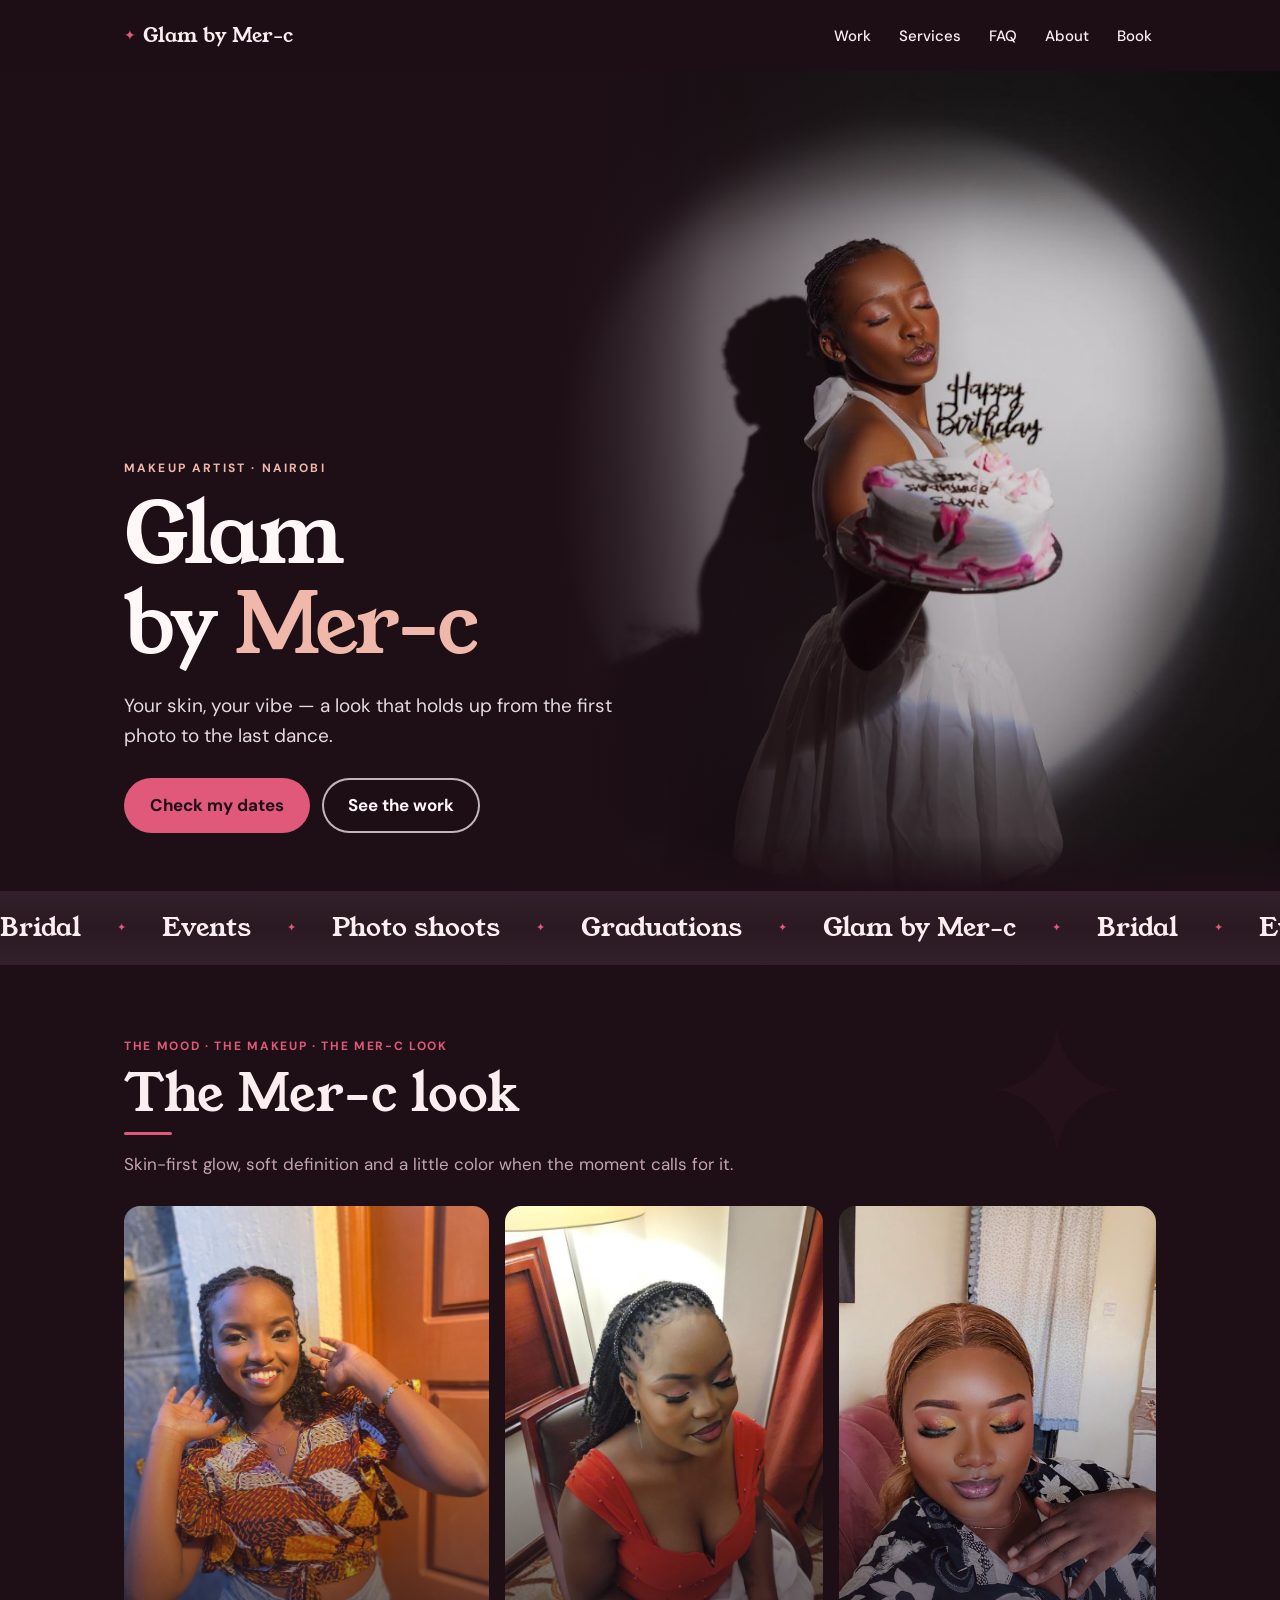
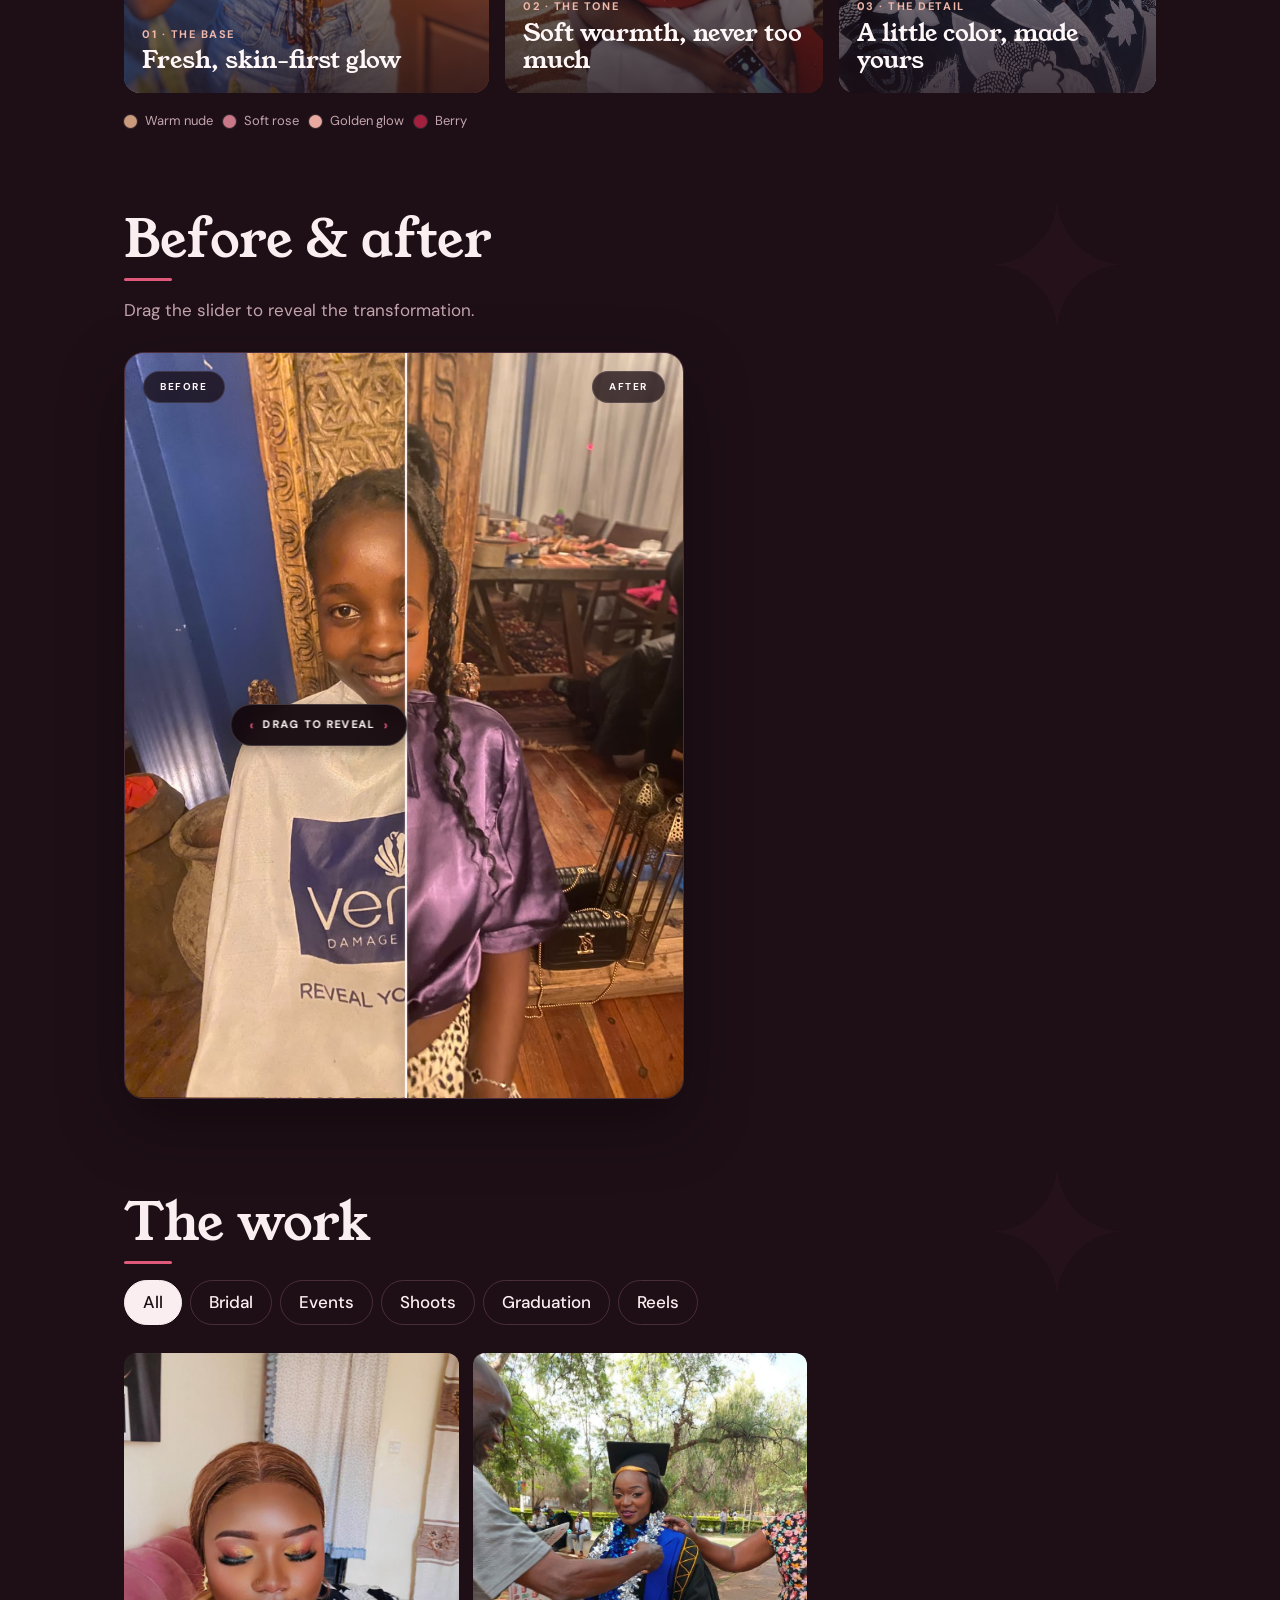
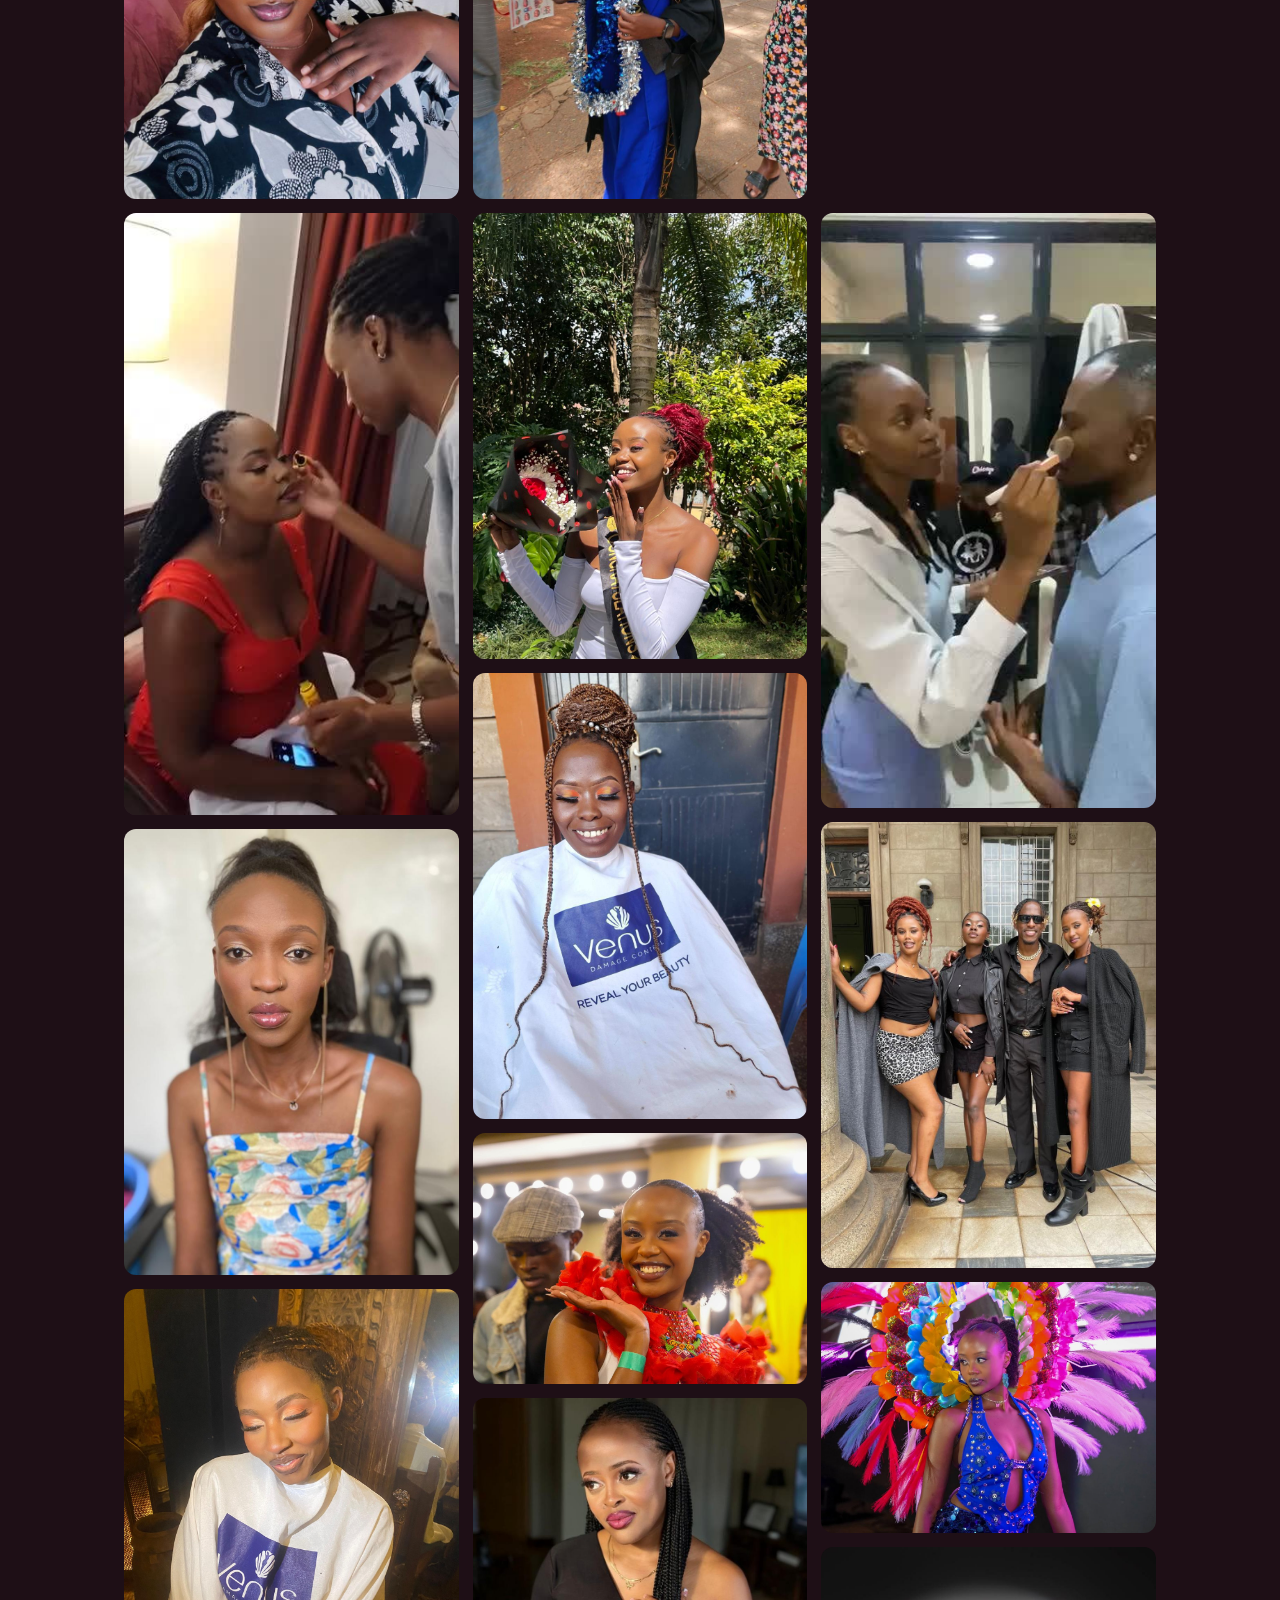
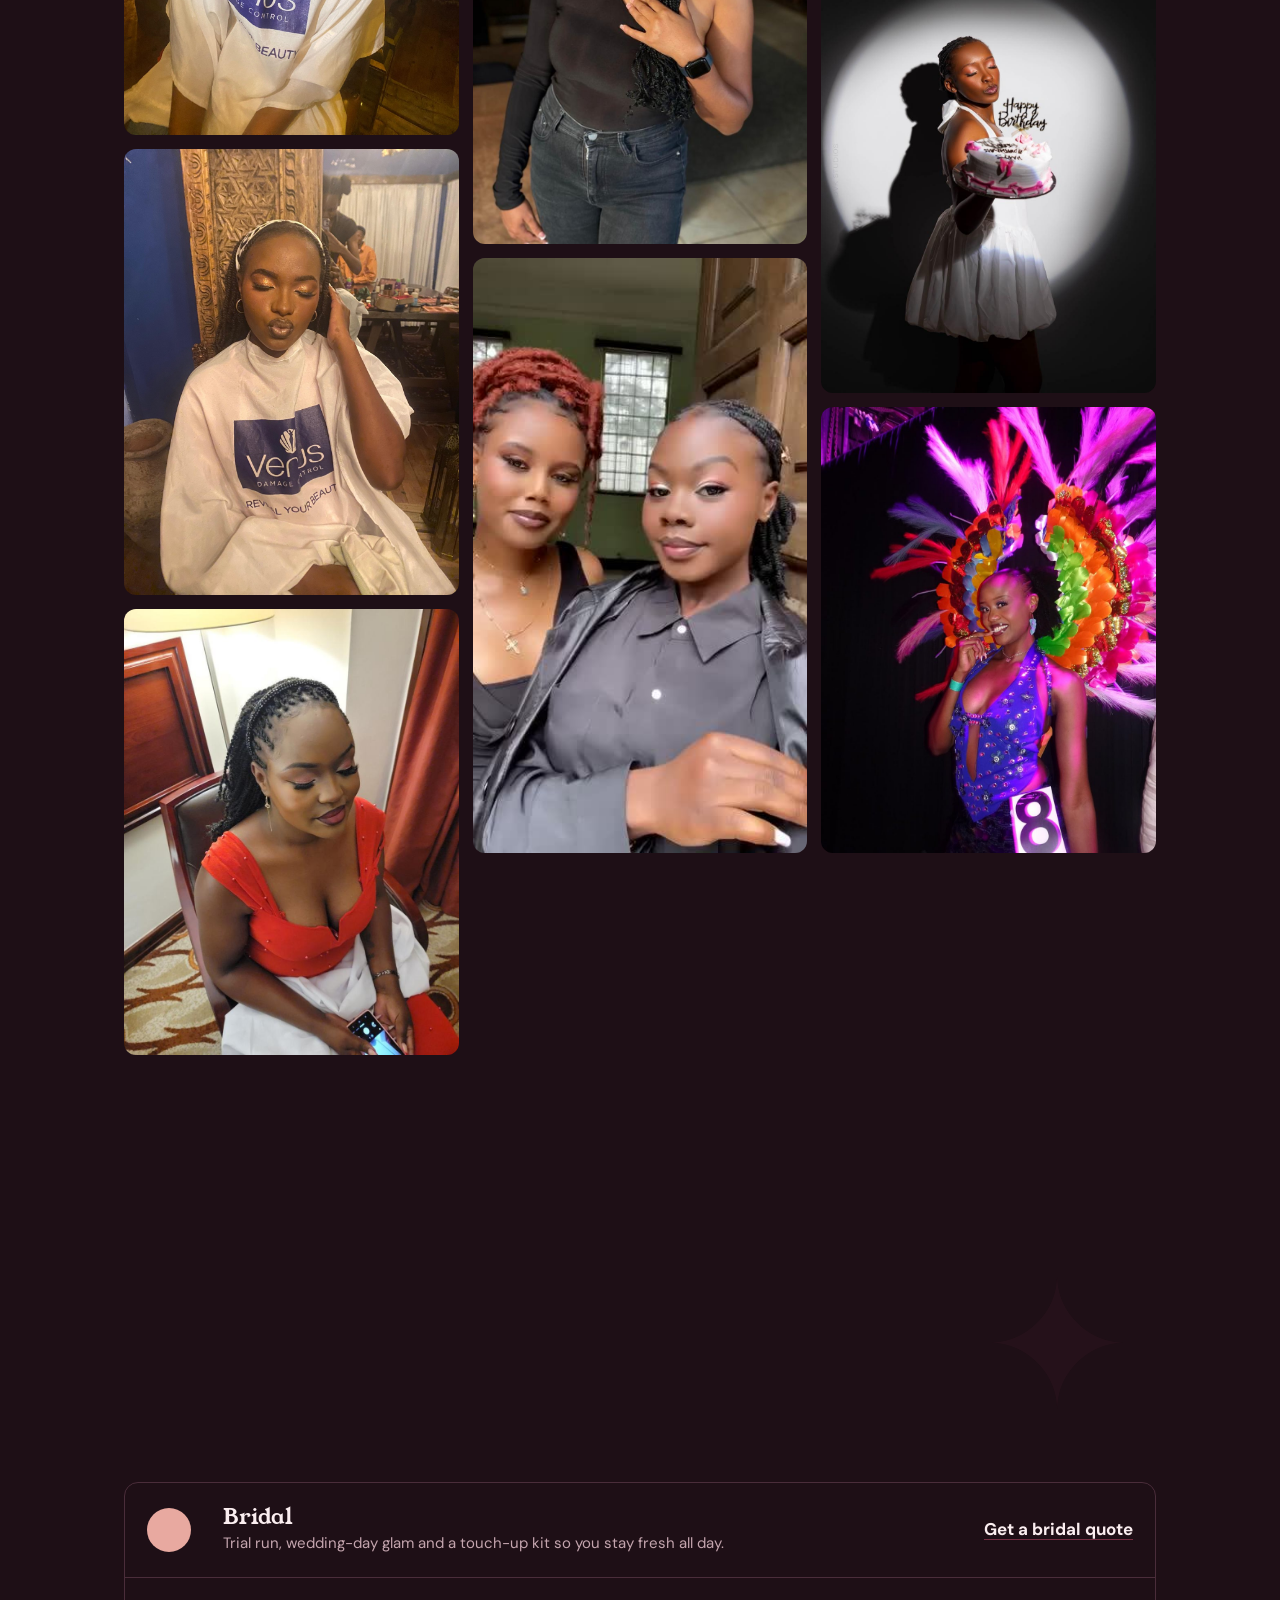
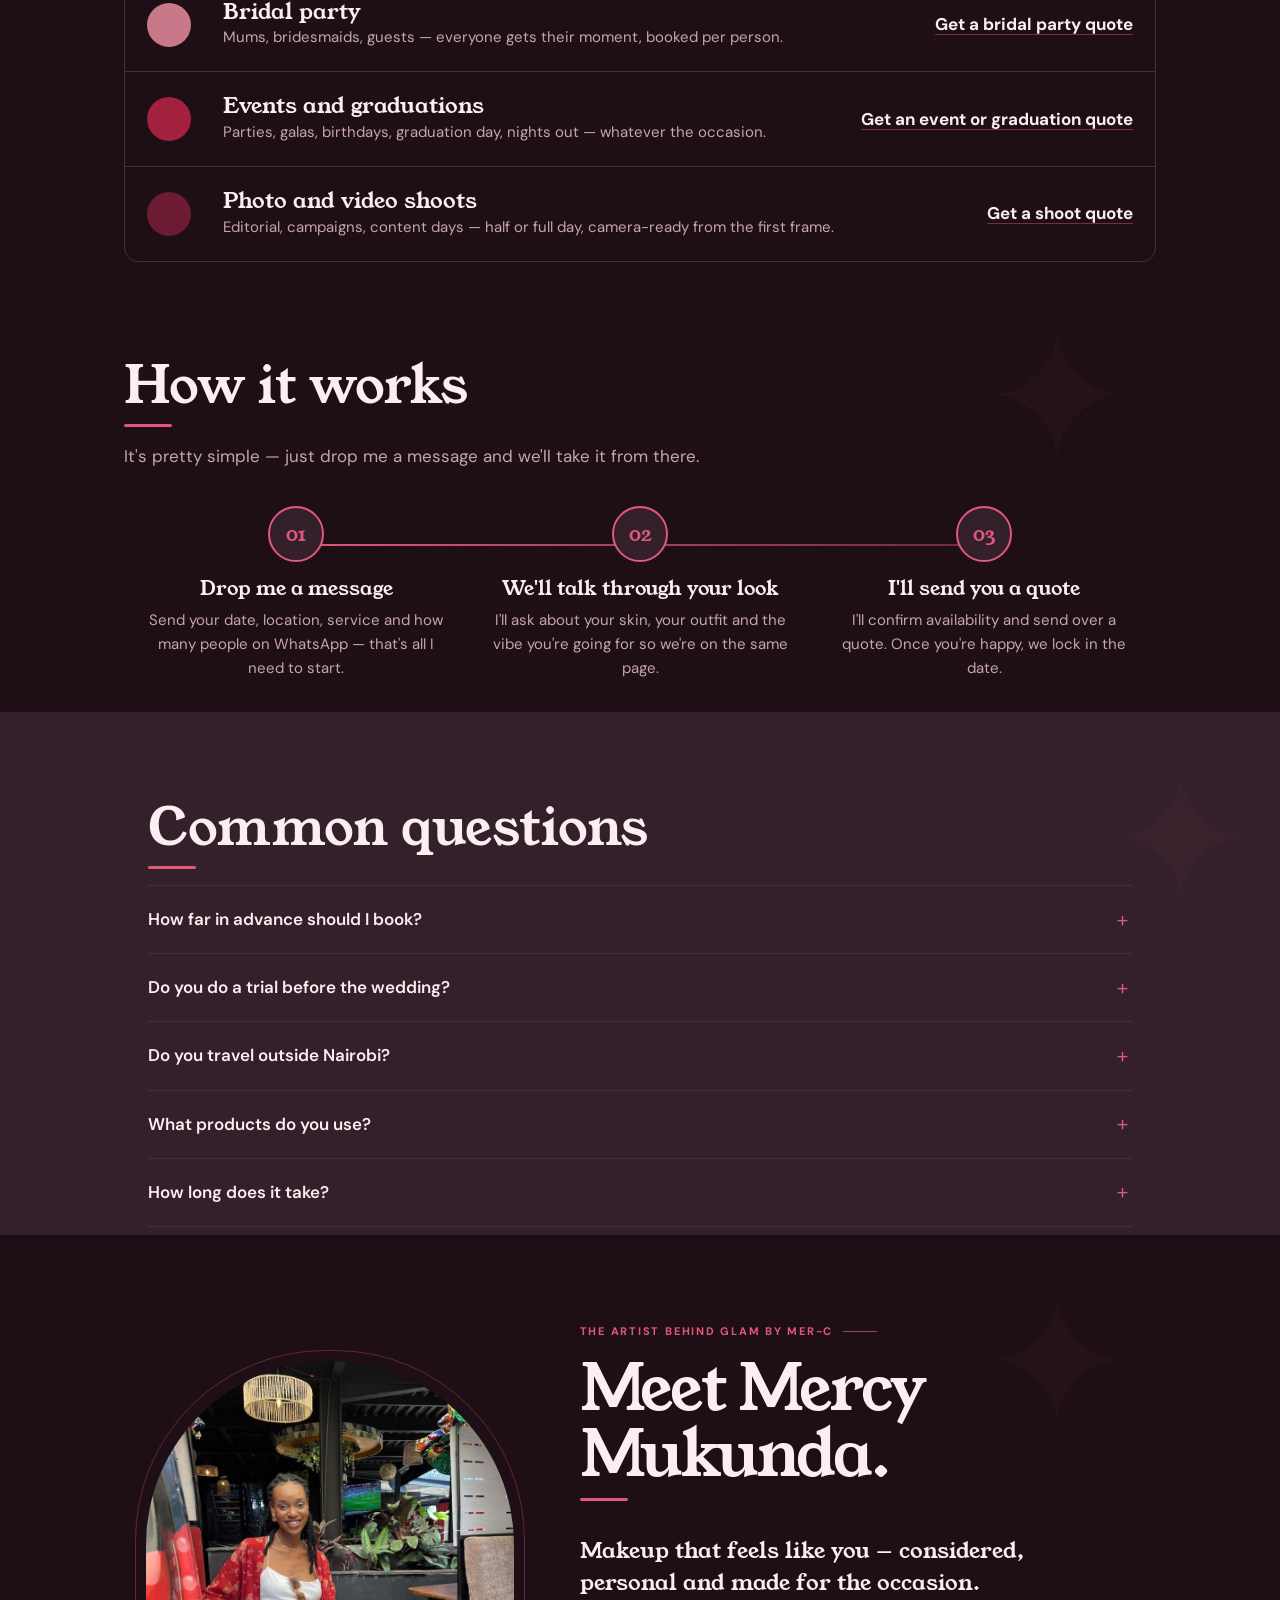
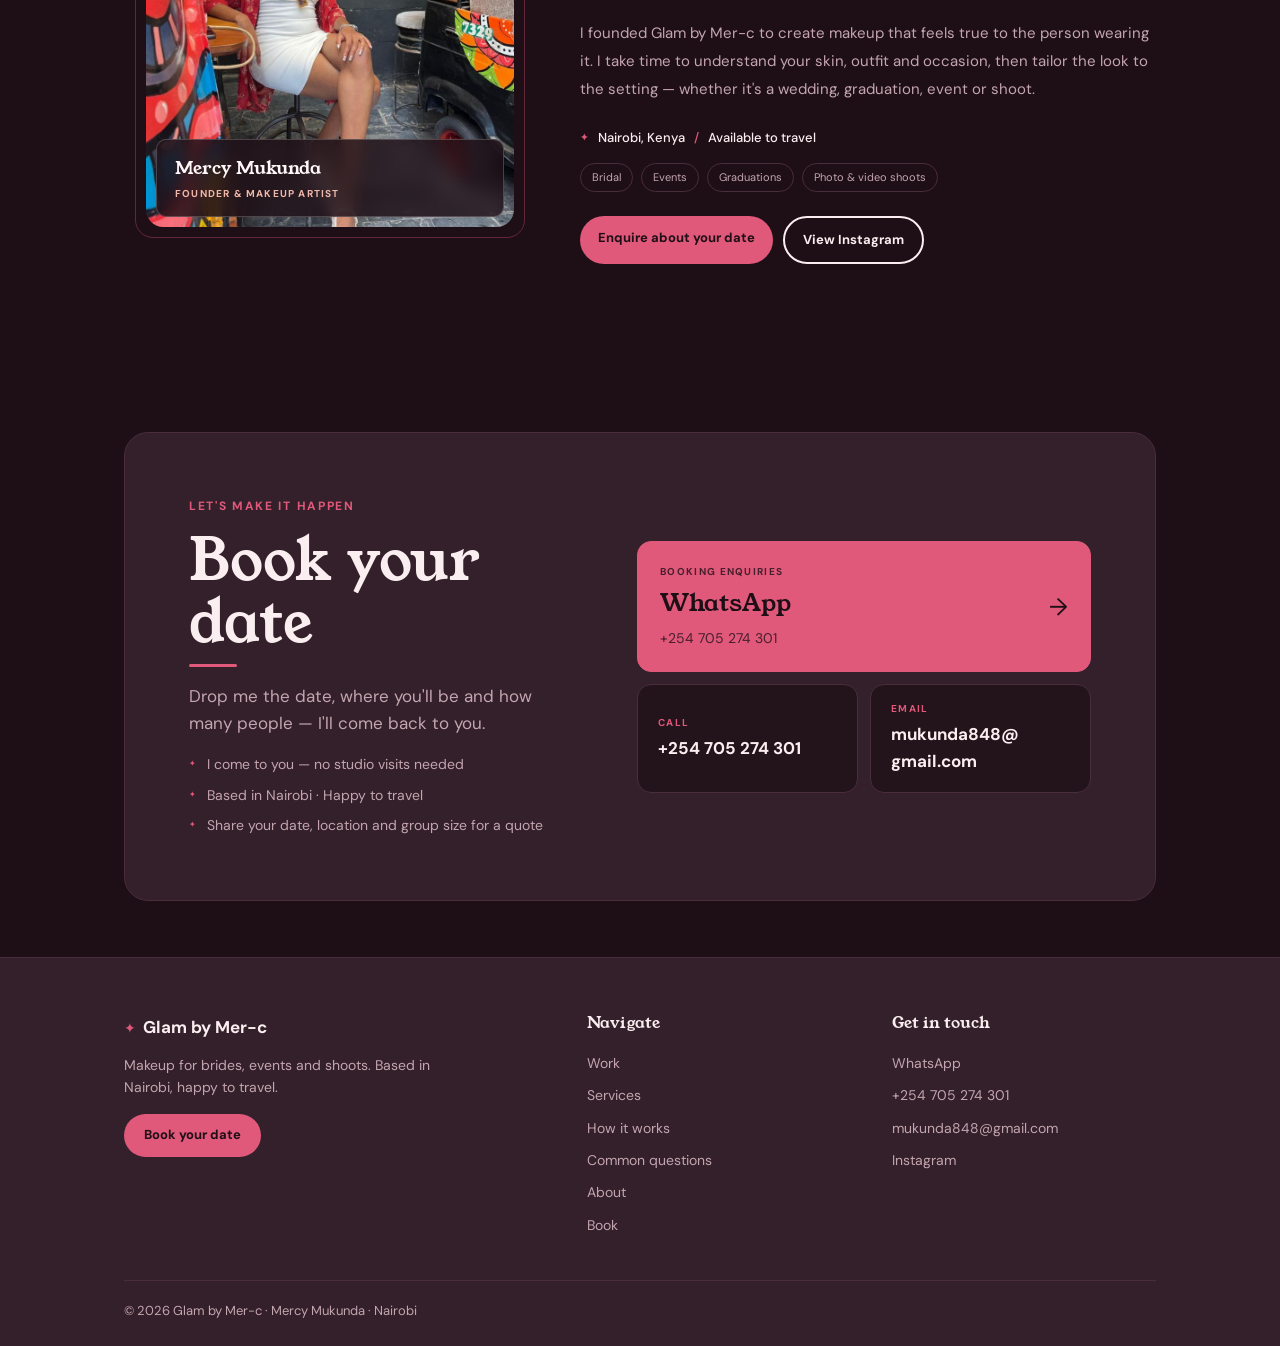
==== commit b43459cd: "Install Vercel Web Analytics ## Vercel Web Analytics Installation  Successfully installed and config" ====
--- a/index.html
+++ b/index.html
@@ -25,6 +25,7 @@
 <link href="https://fonts.googleapis.com/css2?family=Young+Serif&family=DM+Sans:wght@400;500;700&display=swap" rel="stylesheet">
 <link rel="stylesheet" href="css/style.css">
 <link rel="icon" href="favicon.svg" type="image/svg+xml">
+<script defer src="https://cdn.vercel-insights.com/v1/script.js"></script>
 </head>
 <body>
 <div class="progress-bar" id="progress-bar" aria-hidden="true"></div>
